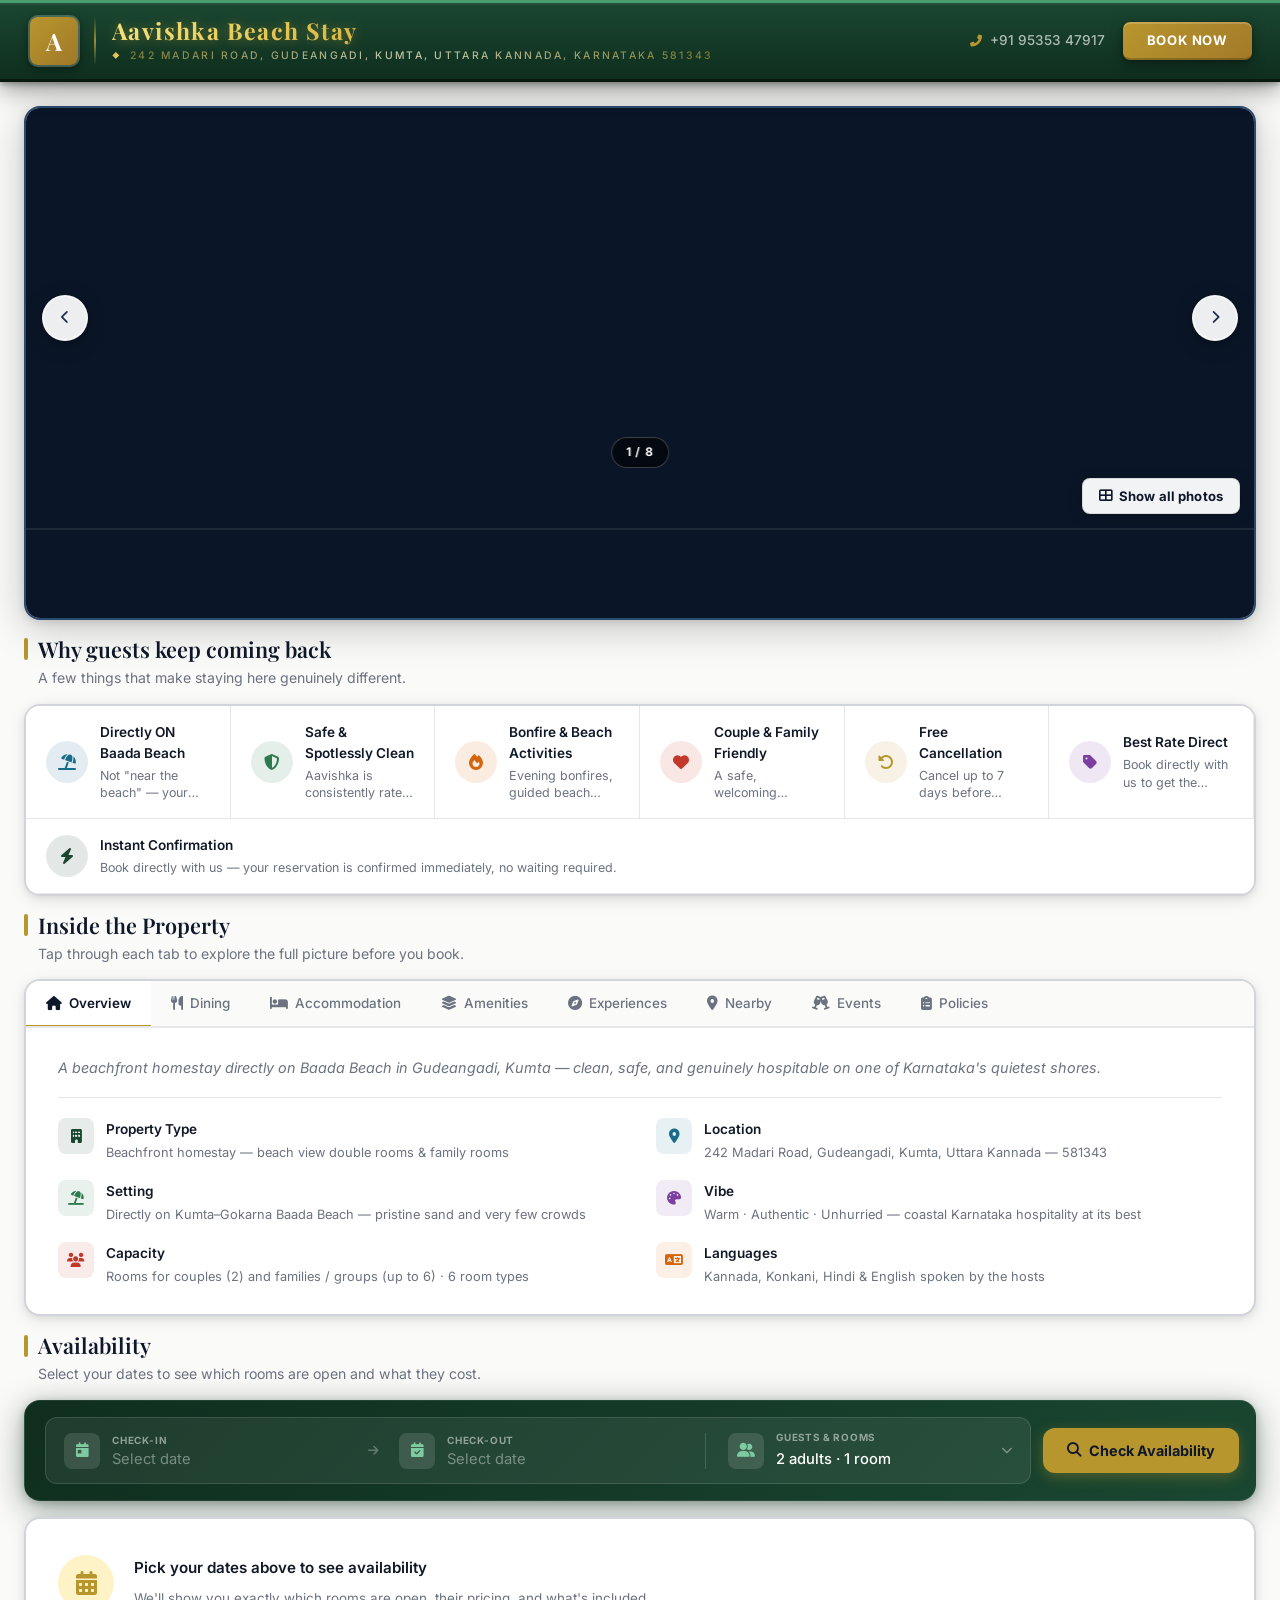
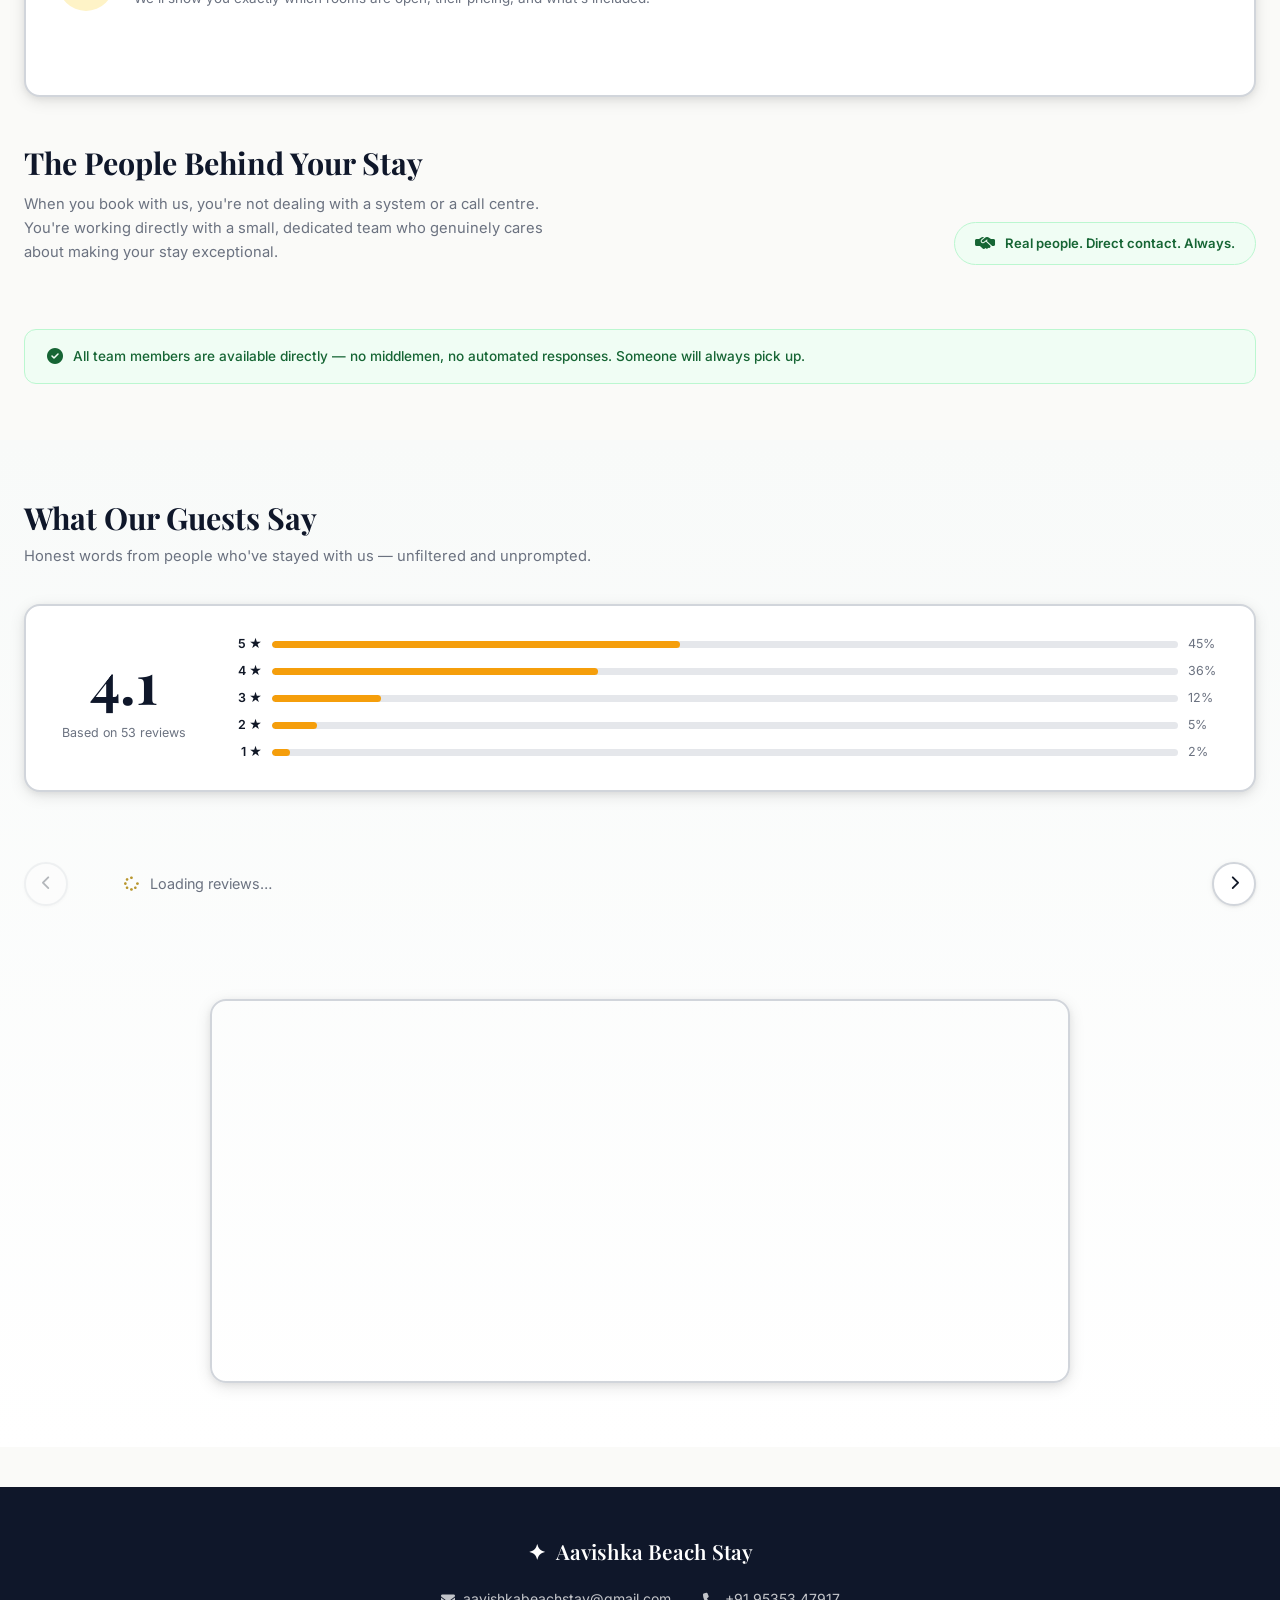
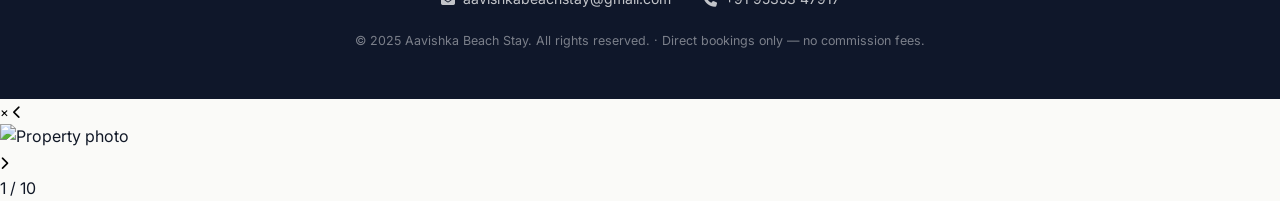
==== demos/aavishka-beach-stay/index.html @ 1cd6f6c7 "Add three client demo sites: Blue Waves, Aavishka & VT Homestay Each demo has a config.js with real " ====
<!DOCTYPE html>
<html lang="en">
<head>
  <meta charset="UTF-8">
  <meta name="viewport" content="width=device-width, initial-scale=1.0">

  <!-- ── Primary SEO ─────────────────────────────────────────── -->
  <title id="page-title">Aavishka Beach Stay | Direct Booking | Kumta, Karnataka</title>
  <meta name="description" id="page-desc" content="Book directly with Aavishka Beach Stay on Baada Beach, Kumta. Beach view double and family rooms, evening bonfires, and direct sea access. Safe, clean &amp; couple-friendly. Best rate guaranteed.">
  <meta name="keywords" content="Aavishka Beach Stay, Kumta beach homestay, Baada Beach Kumta, Karnataka beach stay, Gudeangadi beach homestay, direct booking Karnataka coast">
  <meta name="robots" content="index, follow">
  <link rel="canonical" href="https://robsouz19.github.io/Resort-Template-Claude/demos/aavishka-beach-stay/">

  <!-- ── Open Graph ─────────────────────────────────────────── -->
  <meta property="og:type"        content="website">
  <meta property="og:url"         content="https://robsouz19.github.io/Resort-Template-Claude/demos/aavishka-beach-stay/">
  <meta property="og:title"       id="og-title"  content="Aavishka Beach Stay | Kumta, Karnataka">
  <meta property="og:description" id="og-desc"   content="Safe, clean beach homestay directly on Baada Beach, Kumta. Beach view rooms for couples &amp; families. Bonfires, beach trekking &amp; Gokarna day trips.">
  <meta property="og:image"       id="og-image"  content="https://images.unsplash.com/photo-1507525428034-b723cf961d3e?w=1200&q=80">
  <meta property="og:site_name"   content="Aavishka Beach Stay">
  <meta property="og:locale"      content="en_IN">

  <!-- ── Twitter Card ──────────────────────────────────────── -->
  <meta name="twitter:card"        content="summary_large_image">
  <meta name="twitter:title"       content="Aavishka Beach Stay | Kumta, Karnataka">
  <meta name="twitter:description" content="Beachfront homestay directly on Baada Beach, Kumta. Safe, clean, beach view rooms. Book direct.">
  <meta name="twitter:image"       content="https://images.unsplash.com/photo-1507525428034-b723cf961d3e?w=1200&q=80">

  <!-- ── JSON-LD Structured Data ───────────────────────────── -->
  <script type="application/ld+json">
  {
    "@context": "https://schema.org",
    "@type": "LodgingBusiness",
    "name": "Aavishka Beach Stay",
    "description": "A safe, spotlessly clean beachfront homestay directly on the Kumta–Gokarna Baada Beach. Beach view rooms for couples and families, evening bonfires, beach trekking and genuine Konkani hospitality.",
    "telephone": "+919535347917",
    "email": "aavishkabeachstay@gmail.com",
    "image": "https://images.unsplash.com/photo-1507525428034-b723cf961d3e?w=1200&q=80",
    "priceRange": "₹₹",
    "currenciesAccepted": "INR",
    "paymentAccepted": "Cash, UPI",
    "checkinTime": "11:00",
    "checkoutTime": "10:00",
    "address": {
      "@type": "PostalAddress",
      "streetAddress": "242 Madari Road, Gudeangadi",
      "addressLocality": "Kumta",
      "addressRegion": "Karnataka",
      "postalCode": "581343",
      "addressCountry": "IN"
    },
    "geo": {
      "@type": "GeoCoordinates",
      "latitude": "14.4960",
      "longitude": "74.3880"
    },
    "amenityFeature": [
      { "@type": "LocationFeatureSpecification", "name": "Beachfront Location",  "value": true },
      { "@type": "LocationFeatureSpecification", "name": "Free WiFi",            "value": true },
      { "@type": "LocationFeatureSpecification", "name": "Bonfire",              "value": true },
      { "@type": "LocationFeatureSpecification", "name": "Beach Trekking",       "value": true },
      { "@type": "LocationFeatureSpecification", "name": "Couple Friendly",      "value": true },
      { "@type": "LocationFeatureSpecification", "name": "Family Rooms",         "value": true }
    ]
  }
  </script>

  <!-- Fonts -->
  <link rel="preconnect" href="https://fonts.googleapis.com">
  <link rel="preconnect" href="https://fonts.gstatic.com" crossorigin>
  <link href="https://fonts.googleapis.com/css2?family=Playfair+Display:wght@400;500;600;700&family=Inter:wght@300;400;500;600&display=swap" rel="stylesheet">

  <!-- Icons -->
  <link rel="stylesheet" href="https://cdnjs.cloudflare.com/ajax/libs/font-awesome/6.5.1/css/all.min.css">

  <!-- Flatpickr Date Picker -->
  <link rel="stylesheet" href="https://cdn.jsdelivr.net/npm/flatpickr@4.6.13/dist/flatpickr.min.css">

  <link rel="stylesheet" href="../../css/style.css">
</head>
<body>

<!-- ───────────────────────────────────────────────────────────
     TOP NAVIGATION
──────────────────────────────────────────────────────────── -->
<header class="site-header" id="navbar">
  <div class="header-inner">
    <div class="header-brand">
      <div class="logo-wrap">
        <img src="images/logo.png" alt="Logo" class="logo-img" id="logo-img"
             onerror="this.style.display='none'; document.getElementById('logo-fallback').style.display='flex';">
        <div class="logo-fallback" id="logo-fallback">
          <span id="logo-initial">A</span>
        </div>
      </div>
      <div class="brand-text">
        <span class="brand-name" id="nav-property-name">Loading…</span>
        <span class="brand-tagline" id="nav-tagline">Baada Beach, Kumta, Karnataka</span>
      </div>
    </div>
    <div class="header-actions">
      <a href="tel:" id="nav-phone-link" class="nav-phone">
        <i class="fas fa-phone-alt"></i>
        <span id="nav-phone-text"></span>
      </a>
      <button class="btn-book-now" onclick="scrollToWidget()">Book Now</button>
    </div>
  </div>
</header>


<!-- ───────────────────────────────────────────────────────────
     SECTION 2 — PHOTO GALLERY
──────────────────────────────────────────────────────────── -->
<section class="gallery-section" id="section-2">
  <div class="gallery-wrap">
    <div class="gallery-viewer" id="gallery-viewer">
      <div class="gv-track" id="gv-track"></div>
      <button class="gv-arrow gv-prev" id="gv-prev" aria-label="Previous photo" onclick="gvSlide(-1)">
        <i class="fas fa-chevron-left"></i>
      </button>
      <button class="gv-arrow gv-next" id="gv-next" aria-label="Next photo" onclick="gvSlide(1)">
        <i class="fas fa-chevron-right"></i>
      </button>
      <div class="gv-badge" id="gv-badge">1 / 8</div>
      <button class="show-all-btn" onclick="openGalleryModal()">
        <i class="fas fa-th-large"></i> Show all photos
      </button>
    </div>
    <div class="gallery-thumbs-strip" id="gallery-thumbs-strip"></div>
  </div>
</section>


<!-- ───────────────────────────────────────────────────────────
     SECTION 3 — PROPERTY HIGHLIGHTS
──────────────────────────────────────────────────────────── -->
<section class="highlights-section" id="section-3">
  <div class="highlights-heading">
    <h2>Why guests keep coming back</h2>
    <p>A few things that make staying here genuinely different.</p>
  </div>
  <div class="highlights-inner">

    <div class="highlight-card">
      <div class="hc-icon" style="--hc-color:#1a6b8a;">
        <i class="fas fa-umbrella-beach"></i>
      </div>
      <div class="hc-body">
        <strong>Directly ON Baada Beach</strong>
        <span>Not "near the beach" — your room door opens directly onto the sand. The sea is your front yard.</span>
      </div>
    </div>

    <div class="highlight-card">
      <div class="hc-icon" style="--hc-color:#2d7a4f;">
        <i class="fas fa-shield-halved"></i>
      </div>
      <div class="hc-body">
        <strong>Safe &amp; Spotlessly Clean</strong>
        <span>Aavishka is consistently rated for cleanliness and safety — a trusted choice for solo travellers and families.</span>
      </div>
    </div>

    <div class="highlight-card">
      <div class="hc-icon" style="--hc-color:#d4650a;">
        <i class="fas fa-fire"></i>
      </div>
      <div class="hc-body">
        <strong>Bonfire &amp; Beach Activities</strong>
        <span>Evening bonfires, guided beach trekking, Gokarna adventures and weekend trips from Bangalore.</span>
      </div>
    </div>

    <div class="highlight-card">
      <div class="hc-icon" style="--hc-color:#c0392b;">
        <i class="fas fa-heart"></i>
      </div>
      <div class="hc-body">
        <strong>Couple &amp; Family Friendly</strong>
        <span>A safe, welcoming environment for couples, families and groups — verified by our guests.</span>
      </div>
    </div>

    <div class="highlight-card">
      <div class="hc-icon" style="--hc-color:#b8962e;">
        <i class="fas fa-rotate-left"></i>
      </div>
      <div class="hc-body">
        <strong>Free Cancellation</strong>
        <span>Cancel up to 7 days before check-in for a full refund — no questions, no penalties.</span>
      </div>
    </div>

    <div class="highlight-card">
      <div class="hc-icon" style="--hc-color:#7b3fa0;">
        <i class="fas fa-tag"></i>
      </div>
      <div class="hc-body">
        <strong>Best Rate Direct</strong>
        <span>Book directly with us to get the lowest price — no booking platform fees or markups.</span>
      </div>
    </div>

    <div class="highlight-card">
      <div class="hc-icon" style="--hc-color:#1a4731;">
        <i class="fas fa-bolt"></i>
      </div>
      <div class="hc-body">
        <strong>Instant Confirmation</strong>
        <span>Book directly with us — your reservation is confirmed immediately, no waiting required.</span>
      </div>
    </div>

  </div>
</section>


<!-- ───────────────────────────────────────────────────────────
     SECTION 4 — PROPERTY GUIDE (TABBED)
──────────────────────────────────────────────────────────── -->
<section class="guide-section" id="section-4">
  <div class="guide-heading">
    <h2>Inside the Property</h2>
    <p>Tap through each tab to explore the full picture before you book.</p>
  </div>
  <div class="guide-box">

    <div class="tab-nav-outer">
      <div class="tab-nav" role="tablist">
        <button class="tab-btn active" data-tab="overview" role="tab"><i class="fas fa-house"></i><span>Overview</span></button>
        <button class="tab-btn" data-tab="dining" role="tab"><i class="fas fa-utensils"></i><span>Dining</span></button>
        <button class="tab-btn" data-tab="accommodation" role="tab"><i class="fas fa-bed"></i><span>Accommodation</span></button>
        <button class="tab-btn" data-tab="amenities" role="tab"><i class="fas fa-layer-group"></i><span>Amenities</span></button>
        <button class="tab-btn" data-tab="experiences" role="tab"><i class="fas fa-compass"></i><span>Experiences</span></button>
        <button class="tab-btn" data-tab="nearby" role="tab"><i class="fas fa-location-dot"></i><span>Nearby</span></button>
        <button class="tab-btn" data-tab="events" role="tab"><i class="fas fa-champagne-glasses"></i><span>Events</span></button>
        <button class="tab-btn" data-tab="policies" role="tab"><i class="fas fa-clipboard-list"></i><span>Policies</span></button>
      </div>
    </div>

    <div class="tab-panels">

      <!-- OVERVIEW -->
      <div class="tab-panel active" id="panel-overview">
        <p class="tp-intro">A beachfront homestay directly on Baada Beach in Gudeangadi, Kumta — clean, safe, and genuinely hospitable on one of Karnataka's quietest shores.</p>
        <div class="tp-grid">
          <div class="tp-item">
            <div class="tp-icon" style="--tc:#1a4731;"><i class="fas fa-building"></i></div>
            <div class="tp-body"><strong>Property Type</strong><span>Beachfront homestay — beach view double rooms &amp; family rooms</span></div>
          </div>
          <div class="tp-item">
            <div class="tp-icon" style="--tc:#1a6b8a;"><i class="fas fa-location-dot"></i></div>
            <div class="tp-body"><strong>Location</strong><span>242 Madari Road, Gudeangadi, Kumta, Uttara Kannada — 581343</span></div>
          </div>
          <div class="tp-item">
            <div class="tp-icon" style="--tc:#2d7a4f;"><i class="fas fa-umbrella-beach"></i></div>
            <div class="tp-body"><strong>Setting</strong><span>Directly on Kumta–Gokarna Baada Beach — pristine sand and very few crowds</span></div>
          </div>
          <div class="tp-item">
            <div class="tp-icon" style="--tc:#7b3fa0;"><i class="fas fa-palette"></i></div>
            <div class="tp-body"><strong>Vibe</strong><span>Warm · Authentic · Unhurried — coastal Karnataka hospitality at its best</span></div>
          </div>
          <div class="tp-item">
            <div class="tp-icon" style="--tc:#c0392b;"><i class="fas fa-users"></i></div>
            <div class="tp-body"><strong>Capacity</strong><span>Rooms for couples (2) and families / groups (up to 6) · 6 room types</span></div>
          </div>
          <div class="tp-item">
            <div class="tp-icon" style="--tc:#d4650a;"><i class="fas fa-language"></i></div>
            <div class="tp-body"><strong>Languages</strong><span>Kannada, Konkani, Hindi &amp; English spoken by the hosts</span></div>
          </div>
        </div>
      </div>

      <!-- DINING -->
      <div class="tab-panel" id="panel-dining">
        <p class="tp-intro">Simple, fresh and local — the food here reflects the honest flavours of the Uttara Kannada coast.</p>
        <div class="tp-grid">
          <div class="tp-item">
            <div class="tp-icon" style="--tc:#1a4731;"><i class="fas fa-sun"></i></div>
            <div class="tp-body"><strong>Breakfast</strong><span>South Indian breakfast every morning — idli, dosa, poha &amp; fresh chai</span></div>
          </div>
          <div class="tp-item">
            <div class="tp-icon" style="--tc:#b8962e;"><i class="fas fa-fish"></i></div>
            <div class="tp-body"><strong>Coastal Meals</strong><span>Fresh catch, rice, sambar and coconut curries available on request</span></div>
          </div>
          <div class="tp-item">
            <div class="tp-icon" style="--tc:#c0392b;"><i class="fas fa-leaf"></i></div>
            <div class="tp-body"><strong>Vegetarian Options</strong><span>Full vegetarian menu available — never an afterthought here</span></div>
          </div>
          <div class="tp-item">
            <div class="tp-icon" style="--tc:#2d7a4f;"><i class="fas fa-fire"></i></div>
            <div class="tp-body"><strong>Bonfire Snacks</strong><span>Evening snacks served at the beachside bonfire — corn, chai &amp; coastal bites</span></div>
          </div>
          <div class="tp-item">
            <div class="tp-icon" style="--tc:#7b3fa0;"><i class="fas fa-mug-hot"></i></div>
            <div class="tp-body"><strong>Hot Beverages</strong><span>Filter coffee, masala chai and fresh coconut water throughout the day</span></div>
          </div>
          <div class="tp-item">
            <div class="tp-icon" style="--tc:#d4650a;"><i class="fas fa-map-marker-alt"></i></div>
            <div class="tp-body"><strong>Nearby Eateries</strong><span>Local restaurants and seafood shacks within a short walk of the property</span></div>
          </div>
        </div>
      </div>

      <!-- ACCOMMODATION -->
      <div class="tab-panel" id="panel-accommodation">
        <p class="tp-intro">Two room types — both with direct beach views, attached bathrooms and a sea breeze that means you may not even miss the AC.</p>
        <div class="tp-grid">
          <div class="tp-item">
            <div class="tp-icon" style="--tc:#1a6b8a;"><i class="fas fa-bed"></i></div>
            <div class="tp-body"><strong>Beach View Double Room</strong><span>Double bed · Attached bathroom · Direct beach view · Wardrobe · Fan · WiFi</span></div>
          </div>
          <div class="tp-item">
            <div class="tp-icon" style="--tc:#1a4731;"><i class="fas fa-users"></i></div>
            <div class="tp-body"><strong>Beach View Family Room</strong><span>3 double beds · Attached bathroom · Beach view · Fits up to 6 guests</span></div>
          </div>
          <div class="tp-item">
            <div class="tp-icon" style="--tc:#c0392b;"><i class="fas fa-shower"></i></div>
            <div class="tp-body"><strong>Bathrooms</strong><span>Private attached bathroom in every room · Clean &amp; well-maintained</span></div>
          </div>
          <div class="tp-item">
            <div class="tp-icon" style="--tc:#7b3fa0;"><i class="fas fa-wifi"></i></div>
            <div class="tp-body"><strong>Connectivity</strong><span>Free WiFi available throughout the property</span></div>
          </div>
          <div class="tp-item">
            <div class="tp-icon" style="--tc:#b8962e;"><i class="fas fa-broom"></i></div>
            <div class="tp-body"><strong>Housekeeping</strong><span>Daily cleaning · Fresh towels · Free toiletries provided</span></div>
          </div>
          <div class="tp-item">
            <div class="tp-icon" style="--tc:#d4650a;"><i class="fas fa-eye"></i></div>
            <div class="tp-body"><strong>Views</strong><span>Every room faces the sea — wake up to the Arabian Sea each morning</span></div>
          </div>
        </div>
      </div>

      <!-- AMENITIES -->
      <div class="tab-panel" id="panel-amenities">
        <p class="tp-intro">Everything you need for a comfortable beach stay — included without fuss.</p>
        <div class="tp-amenity-grid">
          <div class="tp-amenity"><i class="fas fa-wifi" style="color:#1a4731;"></i><span>Free WiFi</span></div>
          <div class="tp-amenity"><i class="fas fa-car" style="color:#b8962e;"></i><span>Shared Parking</span></div>
          <div class="tp-amenity"><i class="fas fa-umbrella-beach" style="color:#1a6b8a;"></i><span>Direct Beach Access</span></div>
          <div class="tp-amenity"><i class="fas fa-fire" style="color:#d4650a;"></i><span>Evening Bonfire</span></div>
          <div class="tp-amenity"><i class="fas fa-shower" style="color:#c0392b;"></i><span>Attached Bathrooms</span></div>
          <div class="tp-amenity"><i class="fas fa-fan" style="color:#7b3fa0;"></i><span>Ceiling Fans</span></div>
          <div class="tp-amenity"><i class="fas fa-mug-hot" style="color:#b8962e;"></i><span>Breakfast Available</span></div>
          <div class="tp-amenity"><i class="fas fa-person-hiking" style="color:#1a4731;"></i><span>Beach Trekking</span></div>
          <div class="tp-amenity"><i class="fas fa-eye" style="color:#1a6b8a;"></i><span>Beach Views</span></div>
          <div class="tp-amenity"><i class="fas fa-caretaker" style="color:#2d7a4f;"></i><span>Caretaker Service</span></div>
          <div class="tp-amenity"><i class="fas fa-bell-concierge" style="color:#c0392b;"></i><span>24-hr Host</span></div>
          <div class="tp-amenity"><i class="fas fa-shield-halved" style="color:#2d7a4f;"></i><span>Safe &amp; Secure</span></div>
        </div>
      </div>

      <!-- EXPERIENCES -->
      <div class="tab-panel" id="panel-experiences">
        <p class="tp-intro">Baada Beach is your playground — and Gokarna, Mirjan Fort and the Kumta estuary are all within easy reach.</p>
        <div class="tp-grid">
          <div class="tp-item">
            <div class="tp-icon" style="--tc:#1a6b8a;"><i class="fas fa-person-swimming"></i></div>
            <div class="tp-body"><strong>Swimming &amp; Beach</strong><span>Safe, clean and uncrowded — Baada Beach at its quietest and most beautiful</span></div>
          </div>
          <div class="tp-item">
            <div class="tp-icon" style="--tc:#d4650a;"><i class="fas fa-fire"></i></div>
            <div class="tp-body"><strong>Evening Bonfire</strong><span>Beachside bonfire every evening — perfect for unwinding and stargazing</span></div>
          </div>
          <div class="tp-item">
            <div class="tp-icon" style="--tc:#2d7a4f;"><i class="fas fa-person-hiking"></i></div>
            <div class="tp-body"><strong>Beach Trekking</strong><span>Guided coastal treks along the beach — explore the Karnataka shoreline</span></div>
          </div>
          <div class="tp-item">
            <div class="tp-icon" style="--tc:#7b3fa0;"><i class="fas fa-compass"></i></div>
            <div class="tp-body"><strong>Gokarna Adventure</strong><span>Day trips to Gokarna's Om Beach, Half Moon Beach &amp; Mahabaleshwar Temple</span></div>
          </div>
          <div class="tp-item">
            <div class="tp-icon" style="--tc:#b8962e;"><i class="fas fa-motorcycle"></i></div>
            <div class="tp-body"><strong>Coastal Road Trips</strong><span>Rent a bike and explore the NH66 coastal highway at your own pace</span></div>
          </div>
          <div class="tp-item">
            <div class="tp-icon" style="--tc:#c0392b;"><i class="fas fa-monument"></i></div>
            <div class="tp-body"><strong>Mirjan Fort</strong><span>~15 min · 4.2★ · 16th-century jungle fort — an easy and rewarding day trip</span></div>
          </div>
        </div>
      </div>

      <!-- NEARBY -->
      <div class="tab-panel" id="panel-nearby">
        <p class="tp-intro">Gudeangadi is a quiet village on the Karnataka coast — close to everything, crowded by nothing.</p>
        <div class="tp-grid">
          <div class="tp-item">
            <div class="tp-icon" style="--tc:#c0392b;"><i class="fas fa-monument"></i></div>
            <div class="tp-body"><strong>Mirjan Fort</strong><span>~15 min · 4.2★ · One of Karnataka's most beautiful and underrated forts</span></div>
          </div>
          <div class="tp-item">
            <div class="tp-icon" style="--tc:#1a6b8a;"><i class="fas fa-umbrella-beach"></i></div>
            <div class="tp-body"><strong>Gokarna Beaches</strong><span>~45 min · Om Beach, Kudle Beach, Half Moon Beach &amp; Paradise Beach</span></div>
          </div>
          <div class="tp-item">
            <div class="tp-icon" style="--tc:#b8962e;"><i class="fas fa-place-of-worship"></i></div>
            <div class="tp-body"><strong>Mahabaleshwar Temple, Gokarna</strong><span>~45 min · Ancient Shiva temple, one of the holiest in South India</span></div>
          </div>
          <div class="tp-item">
            <div class="tp-icon" style="--tc:#2d7a4f;"><i class="fas fa-mountain"></i></div>
            <div class="tp-body"><strong>Yana Rock Formation</strong><span>~1.5 hrs · Dramatic black limestone formations in dense jungle</span></div>
          </div>
          <div class="tp-item">
            <div class="tp-icon" style="--tc:#7b3fa0;"><i class="fas fa-water"></i></div>
            <div class="tp-body"><strong>Aghanashini Estuary</strong><span>~10 min · Where the river meets the sea — a serene natural wonder</span></div>
          </div>
          <div class="tp-item">
            <div class="tp-icon" style="--tc:#1a4731;"><i class="fas fa-plane"></i></div>
            <div class="tp-body"><strong>Nearest Airport</strong><span>Dabolim (Goa) Airport · ~151 km · Hubli Airport · ~150 km</span></div>
          </div>
        </div>
      </div>

      <!-- EVENTS -->
      <div class="tab-panel" id="panel-events">
        <p class="tp-intro">A private beachfront property is a rare and beautiful setting for life's best moments.</p>
        <div class="tp-grid">
          <div class="tp-item">
            <div class="tp-icon" style="--tc:#b8962e;"><i class="fas fa-rings-wedding"></i></div>
            <div class="tp-body"><strong>Beach Weddings</strong><span>Intimate ceremonies directly on the sand at sunset — simple and unforgettable</span></div>
          </div>
          <div class="tp-item">
            <div class="tp-icon" style="--tc:#c0392b;"><i class="fas fa-heart"></i></div>
            <div class="tp-body"><strong>Anniversaries</strong><span>Beach bonfire setup · Flowers · Private dinner by the sea</span></div>
          </div>
          <div class="tp-item">
            <div class="tp-icon" style="--tc:#7b3fa0;"><i class="fas fa-cake-candles"></i></div>
            <div class="tp-body"><strong>Birthdays</strong><span>Bonfire celebration · Custom cake &amp; decorations on request</span></div>
          </div>
          <div class="tp-item">
            <div class="tp-icon" style="--tc:#1a6b8a;"><i class="fas fa-users-rectangle"></i></div>
            <div class="tp-body"><strong>Group Getaways</strong><span>Family rooms for groups of 6 · Beach activities &amp; bonfire included</span></div>
          </div>
          <div class="tp-item">
            <div class="tp-icon" style="--tc:#2d7a4f;"><i class="fas fa-briefcase"></i></div>
            <div class="tp-body"><strong>Wellness Retreats</strong><span>Beach yoga &amp; mindfulness retreats — contact us to arrange</span></div>
          </div>
          <div class="tp-item">
            <div class="tp-icon" style="--tc:#d4650a;"><i class="fas fa-champagne-glasses"></i></div>
            <div class="tp-body"><strong>Proposals</strong><span>Sunset beach setup with flowers and personalised touches</span></div>
          </div>
        </div>
      </div>

      <!-- POLICIES -->
      <div class="tab-panel" id="panel-policies">
        <p class="tp-intro">Clear and fair — so there are no surprises on either side.</p>
        <div class="tp-grid">
          <div class="tp-item">
            <div class="tp-icon" style="--tc:#1a4731;"><i class="fas fa-right-to-bracket"></i></div>
            <div class="tp-body"><strong>Check-in</strong><span>From 11:00 AM · Early check-in subject to availability</span></div>
          </div>
          <div class="tp-item">
            <div class="tp-icon" style="--tc:#c0392b;"><i class="fas fa-right-from-bracket"></i></div>
            <div class="tp-body"><strong>Check-out</strong><span>By 10:00 AM · Late check-out available on request</span></div>
          </div>
          <div class="tp-item">
            <div class="tp-icon" style="--tc:#b8962e;"><i class="fas fa-rotate-left"></i></div>
            <div class="tp-body"><strong>Cancellation</strong><span>Full refund if cancelled 7+ days before check-in</span></div>
          </div>
          <div class="tp-item">
            <div class="tp-icon" style="--tc:#7b3fa0;"><i class="fas fa-ban"></i></div>
            <div class="tp-body"><strong>Groups</strong><span>Loud parties and stag/hen groups not permitted</span></div>
          </div>
          <div class="tp-item">
            <div class="tp-icon" style="--tc:#2d7a4f;"><i class="fas fa-ban-smoking"></i></div>
            <div class="tp-body"><strong>Smoking</strong><span>Not permitted indoors · Permitted in outdoor areas only</span></div>
          </div>
          <div class="tp-item">
            <div class="tp-icon" style="--tc:#1a6b8a;"><i class="fas fa-volume-xmark"></i></div>
            <div class="tp-body"><strong>Quiet Hours</strong><span>10:00 PM – 7:00 AM · Please respect the natural surroundings</span></div>
          </div>
        </div>
      </div>

    </div><!-- /tab-panels -->
  </div><!-- /guide-box -->
</section>


<!-- ───────────────────────────────────────────────────────────
     SECTION 5 — AVAILABILITY & ROOMS
──────────────────────────────────────────────────────────── -->
<section class="avail-section" id="section-5">
  <div class="avail-heading">
    <h2>Availability</h2>
    <p>Select your dates to see which rooms are open and what they cost.</p>
  </div>

  <div class="avail-search-card">
    <div class="asc-fields">
      <div class="asc-field" id="asc-checkin-wrap">
        <div class="asc-icon"><i class="fas fa-calendar-day"></i></div>
        <div class="asc-body">
          <label>CHECK-IN</label>
          <input type="text" id="avail-checkin" placeholder="Select date" readonly>
        </div>
      </div>
      <div class="asc-arrow"><i class="fas fa-arrow-right"></i></div>
      <div class="asc-field" id="asc-checkout-wrap">
        <div class="asc-icon"><i class="fas fa-calendar-check"></i></div>
        <div class="asc-body">
          <label>CHECK-OUT</label>
          <input type="text" id="avail-checkout" placeholder="Select date" readonly>
        </div>
      </div>
      <div class="asc-divider"></div>
      <div class="asc-field asc-field-guests" id="as-guests-trigger" onclick="toggleGuestDropdown()">
        <div class="asc-icon"><i class="fas fa-user-group"></i></div>
        <div class="asc-body">
          <label>GUESTS &amp; ROOMS</label>
          <span id="as-guests-summary">2 adults · 1 room</span>
        </div>
        <i class="fas fa-chevron-down asc-chevron" id="as-guests-chevron"></i>
        <div class="as-guests-panel" id="as-guests-panel" onclick="event.stopPropagation()">
          <div class="asg-row">
            <div class="asg-label"><strong>Adults</strong><span>Age 18+</span></div>
            <div class="asg-counter">
              <button class="asg-btn" onclick="adjustAvailGuest('adults',-1)">−</button>
              <span id="asg-adults">2</span>
              <button class="asg-btn" onclick="adjustAvailGuest('adults',1)">+</button>
            </div>
          </div>
          <div class="asg-row">
            <div class="asg-label"><strong>Children</strong><span>Age 0–17</span></div>
            <div class="asg-counter">
              <button class="asg-btn" onclick="adjustAvailGuest('children',-1)">−</button>
              <span id="asg-children">0</span>
              <button class="asg-btn" onclick="adjustAvailGuest('children',1)">+</button>
            </div>
          </div>
          <div id="asg-child-ages"></div>
          <div class="asg-row asg-row-rooms">
            <div class="asg-label"><strong>Rooms</strong><span>Number of rooms</span></div>
            <div class="asg-counter">
              <button class="asg-btn" onclick="adjustAvailGuest('rooms',-1)">−</button>
              <span id="asg-rooms">1</span>
              <button class="asg-btn" onclick="adjustAvailGuest('rooms',1)">+</button>
            </div>
          </div>
          <button class="asg-done" onclick="toggleGuestDropdown()">Done</button>
        </div>
      </div>
    </div>
    <button class="asc-btn" onclick="checkRoomAvailability()">
      <i class="fas fa-magnifying-glass"></i>
      <span>Check Availability</span>
    </button>
  </div>

  <div class="avail-results-card">
    <div class="avail-prompt" id="avail-prompt">
      <div class="avail-prompt-icon"><i class="fas fa-calendar-days"></i></div>
      <div>
        <strong>Pick your dates above to see availability</strong>
        <span>We'll show you exactly which rooms are open, their pricing, and what's included.</span>
      </div>
    </div>
    <div class="room-list" id="room-list"></div>
  </div>
</section>


<!-- ───────────────────────────────────────────────────────────
     SECTION 6 — MEET THE TEAM
──────────────────────────────────────────────────────────── -->
<section class="team-section" id="section-6">
  <div class="team-intro">
    <div class="team-intro-text">
      <div class="team-heading">
        <h2>The People Behind Your Stay</h2>
        <p>When you book with us, you're not dealing with a system or a call centre. You're working directly with a small, dedicated team who genuinely cares about making your stay exceptional.</p>
      </div>
    </div>
    <div class="team-intro-badge">
      <i class="fas fa-handshake-simple"></i>
      <span>Real people. Direct contact. Always.</span>
    </div>
  </div>
  <div class="team-grid" id="team-grid"></div>
  <div class="team-footer-note">
    <i class="fas fa-circle-check"></i>
    All team members are available directly — no middlemen, no automated responses. Someone will always pick up.
  </div>
</section>


<!-- ───────────────────────────────────────────────────────────
     SECTION 7 — GUEST REVIEWS
──────────────────────────────────────────────────────────── -->
<section class="reviews-section-7" id="section-7">

  <div class="rev7-heading">
    <h2>What Our Guests Say</h2>
    <p>Honest words from people who've stayed with us — unfiltered and unprompted.</p>
  </div>

  <div class="rev7-summary" id="rev7-summary">
    <div class="rev7-score">
      <span class="rev7-big-num" id="rev7-rating">4.1</span>
      <div class="rev7-stars" id="rev7-stars"></div>
      <span class="rev7-total" id="rev7-total">Based on 53 reviews</span>
    </div>
    <div class="rev7-bars">
      <div class="rev7-bar-row"><span>5 ★</span><div class="rev7-track"><div class="rev7-fill" style="width:45%"></div></div><span>45%</span></div>
      <div class="rev7-bar-row"><span>4 ★</span><div class="rev7-track"><div class="rev7-fill" style="width:36%"></div></div><span>36%</span></div>
      <div class="rev7-bar-row"><span>3 ★</span><div class="rev7-track"><div class="rev7-fill" style="width:12%"></div></div><span>12%</span></div>
      <div class="rev7-bar-row"><span>2 ★</span><div class="rev7-track"><div class="rev7-fill" style="width:5%"></div></div><span>5%</span></div>
      <div class="rev7-bar-row"><span>1 ★</span><div class="rev7-track"><div class="rev7-fill" style="width:2%"></div></div><span>2%</span></div>
    </div>
    <div class="rev7-google-badge" id="rev7-google-badge" style="display:none;">
      <svg viewBox="0 0 24 24" width="22" height="22"><path fill="#4285F4" d="M22.56 12.25c0-.78-.07-1.53-.2-2.25H12v4.26h5.92c-.26 1.37-1.04 2.53-2.21 3.31v2.77h3.57c2.08-1.92 3.28-4.74 3.28-8.09z"/><path fill="#34A853" d="M12 23c2.97 0 5.46-.98 7.28-2.66l-3.57-2.77c-.98.66-2.23 1.06-3.71 1.06-2.86 0-5.29-1.93-6.16-4.53H2.18v2.84C3.99 20.53 7.7 23 12 23z"/><path fill="#FBBC05" d="M5.84 14.09c-.22-.66-.35-1.36-.35-2.09s.13-1.43.35-2.09V7.07H2.18C1.43 8.55 1 10.22 1 12s.43 3.45 1.18 4.93l3.66-2.84z"/><path fill="#EA4335" d="M12 5.38c1.62 0 3.06.56 4.21 1.64l3.15-3.15C17.45 2.09 14.97 1 12 1 7.7 1 3.99 3.47 2.18 7.07l3.66 2.84c.87-2.6 3.3-4.53 6.16-4.53z"/></svg>
      <span>Live from Google Reviews</span>
    </div>
  </div>

  <div class="rev7-slider-outer">
    <button class="rev7-arrow rev7-prev" id="rev7-prev" onclick="revSlide(-1)" aria-label="Previous reviews" disabled>
      <i class="fas fa-chevron-left"></i>
    </button>
    <div class="rev7-slider-wrap">
      <div class="rev7-grid" id="rev7-grid">
        <div class="rev7-loading"><i class="fas fa-spinner fa-spin"></i> Loading reviews…</div>
      </div>
    </div>
    <button class="rev7-arrow rev7-next" id="rev7-next" onclick="revSlide(1)" aria-label="Next reviews">
      <i class="fas fa-chevron-right"></i>
    </button>
  </div>
  <div class="rev7-dots" id="rev7-dots"></div>

  <div class="rev7-map-wrap">
    <iframe
      class="rev7-map"
      title="Aavishka Beach Stay Location"
      loading="lazy"
      allowfullscreen
      referrerpolicy="no-referrer-when-downgrade"
      src="https://maps.google.com/maps?q=Aavishka+Beach+Stay+Gudeangadi+Kumta+Karnataka&output=embed">
    </iframe>
  </div>

</section>


<!-- ───────────────────────────────────────────────────────────
     FOOTER
──────────────────────────────────────────────────────────── -->
<footer class="footer">
  <div class="footer-inner">
    <div class="footer-brand">
      <span class="nav-logo">✦</span>
      <span id="footer-name">Aavishka Beach Stay</span>
    </div>
    <div class="footer-contact">
      <a href="mailto:aavishkabeachstay@gmail.com" id="footer-email-link">
        <i class="fas fa-envelope"></i>
        <span id="footer-email">aavishkabeachstay@gmail.com</span>
      </a>
      <a href="tel:+919535347917" id="footer-phone-link">
        <i class="fas fa-phone"></i>
        <span id="footer-phone">+91 95353 47917</span>
      </a>
    </div>
    <p class="footer-copy">© 2025 <span id="footer-name-copy">Aavishka Beach Stay</span>. All rights reserved. · Direct bookings only — no commission fees.</p>
  </div>
</footer>


<!-- Contact Widget -->
<div id="contact-widget"></div>

<!-- Booking Modal -->
<div class="modal-overlay" id="booking-modal">
  <div class="modal-box">
    <button class="modal-close" onclick="closeModal('booking-modal')" aria-label="Close">&times;</button>
    <div class="modal-header">
      <h3>Complete Your Booking</h3>
      <p>Fill in your details and we'll confirm your reservation directly.</p>
    </div>
    <form class="booking-form" id="booking-form" onsubmit="submitBooking(event)">
      <div class="bf-row">
        <div class="bf-field">
          <label>Full Name *</label>
          <input type="text" id="bf-name" placeholder="Your full name" required>
        </div>
        <div class="bf-field">
          <label>Email Address *</label>
          <input type="email" id="bf-email" placeholder="you@email.com" required>
        </div>
      </div>
      <div class="bf-row">
        <div class="bf-field">
          <label>Phone / WhatsApp *</label>
          <input type="tel" id="bf-phone" placeholder="+91 XXXXX XXXXX" required>
        </div>
        <div class="bf-field">
          <label>Number of Guests</label>
          <input type="number" id="bf-guests" min="1" max="20" value="2">
        </div>
      </div>
      <div class="bf-row">
        <div class="bf-field">
          <label>Check-in Date</label>
          <input type="text" id="bf-checkin" placeholder="DD/MM/YYYY" readonly>
        </div>
        <div class="bf-field">
          <label>Check-out Date</label>
          <input type="text" id="bf-checkout" placeholder="DD/MM/YYYY" readonly>
        </div>
      </div>
      <div class="bf-field bf-field-full">
        <label>Special Requests (optional)</label>
        <textarea id="bf-requests" rows="3" placeholder="Any special requirements, dietary needs, arrival time…"></textarea>
      </div>
      <div class="bf-summary" id="bf-summary"></div>
      <button type="submit" class="bf-submit" id="bf-submit">Confirm Booking</button>
    </form>
  </div>
</div>

<!-- Success Modal -->
<div class="modal-overlay" id="success-modal">
  <div class="modal-box modal-box-success">
    <div class="success-icon"><i class="fas fa-circle-check"></i></div>
    <h3>Booking Confirmed!</h3>
    <p>Thank you for booking directly with <strong id="success-prop-name">Aavishka Beach Stay</strong>. We'll be in touch within a few hours to confirm your stay.</p>
    <div class="success-contact">
      <p>Questions? Reach us directly:</p>
      <a href="#" id="success-whatsapp-link" class="success-wa-btn">
        <i class="fab fa-whatsapp"></i> Chat on WhatsApp
      </a>
    </div>
    <button class="bf-submit" onclick="closeModal('success-modal')">Done</button>
  </div>
</div>

<!-- Gallery Modal -->
<div class="modal-overlay gallery-modal-overlay" id="gallery-modal">
  <div class="gallery-modal-box">
    <button class="modal-close gallery-modal-close" onclick="closeModal('gallery-modal')" aria-label="Close">&times;</button>
    <h3 class="gallery-modal-title">All Photos</h3>
    <div class="gallery-modal-grid" id="gallery-modal-grid"></div>
  </div>
</div>

<!-- Lightbox -->
<div class="lightbox-overlay" id="lightbox">
  <button class="lightbox-close" onclick="closeLightbox()" aria-label="Close">&times;</button>
  <button class="lightbox-arrow lightbox-prev" onclick="lightboxSlide(-1)" aria-label="Previous">
    <i class="fas fa-chevron-left"></i>
  </button>
  <div class="lightbox-img-wrap">
    <img id="lightbox-img" src="" alt="Property photo">
  </div>
  <button class="lightbox-arrow lightbox-next" onclick="lightboxSlide(1)" aria-label="Next">
    <i class="fas fa-chevron-right"></i>
  </button>
  <div class="lightbox-counter" id="lightbox-counter">1 / 10</div>
</div>

<!-- Room Photo Modal -->
<div class="modal-overlay" id="room-photo-modal">
  <div class="rpm-box">
    <button class="modal-close" onclick="closeRoomPhotoModal()" aria-label="Close">&times;</button>
    <div class="rpm-viewer">
      <button class="rpm-arrow rpm-prev" id="rpm-prev" onclick="rpmSlide(-1)" aria-label="Previous">
        <i class="fas fa-chevron-left"></i>
      </button>
      <div class="rpm-track-wrap">
        <div class="rpm-track" id="rpm-track"></div>
      </div>
      <button class="rpm-arrow rpm-next" id="rpm-next" onclick="rpmSlide(1)" aria-label="Next">
        <i class="fas fa-chevron-right"></i>
      </button>
      <div class="rpm-badge" id="rpm-badge">1 / 3</div>
    </div>
  </div>
</div>

<script src="https://cdn.jsdelivr.net/npm/flatpickr@4.6.13"></script>
<script src="https://checkout.razorpay.com/v1/checkout.js"></script>
<script src="config.js"></script>
<script src="../../js/app.js"></script>
</body>
</html>
---- css/style.css ----
/* ═══════════════════════════════════════════════════════════════
   RESORT BOOKING — PREMIUM STYLESHEET
   Design: Airbnb/Booking.com feel with luxury resort aesthetics
══════════════════════════════════════════════════════════════ */

/* ─── Variables ──────────────────────────────────────────────── */
:root {
  --navy:        #0f172a;
  --navy-light:  #1e293b;
  --gold:        #b8962e;
  --gold-light:  #fef3c7;
  --white:       #ffffff;
  --bg:          #fafaf8;
  --text:        #111827;
  --text-muted:  #6b7280;
  --border:      #e5e7eb;
  --border-dark: #d1d5db;
  --star:        #e8474c;
  --success:     #16a34a;
  --error:       #dc2626;
  --shadow-sm:   0 1px 3px rgba(0,0,0,.08), 0 1px 8px rgba(0,0,0,.04);
  --shadow-md:   0 4px 16px rgba(0,0,0,.10), 0 2px 6px rgba(0,0,0,.06);
  --shadow-lg:   0 8px 40px rgba(0,0,0,.14), 0 2px 10px rgba(0,0,0,.08);
  --shadow-xl:   0 20px 60px rgba(0,0,0,.25);
  --radius:      12px;
  --radius-sm:   8px;
  --radius-lg:   16px;
  --transition:  0.2s ease;
}

/* ─── Reset ──────────────────────────────────────────────────── */
*, *::before, *::after { box-sizing: border-box; margin: 0; padding: 0; }
html { scroll-behavior: smooth; }
body {
  font-family: 'Inter', system-ui, sans-serif;
  background: var(--bg);
  color: var(--text);
  line-height: 1.6;
  -webkit-font-smoothing: antialiased;
}
img { display: block; width: 100%; height: 100%; object-fit: cover; }
a { color: inherit; text-decoration: none; }
button { cursor: pointer; border: none; background: none; font-family: inherit; }
input, textarea, select { font-family: inherit; font-size: inherit; }
h1,h2,h3 { font-family: 'Playfair Display', Georgia, serif; line-height: 1.25; }
h2 { font-size: 1.4rem; font-weight: 600; margin-bottom: 20px; }

/* ─── Navigation ─────────────────────────────────────────────── */
/* ─── Site Header ────────────────────────────────────────────── */
.site-header {
  position: sticky;
  top: 0;
  z-index: 100;
  background: linear-gradient(180deg, #1a4731 0%, #0f2e1e 100%);
  /* 3D raised feel: strong top highlight, deep bottom shadow */
  border-top: 3px solid #4a9e6e;
  border-bottom: 3px solid #081a10;
  box-shadow:
    0 2px 0 rgba(255,255,255,0.06) inset,
    0 6px 24px rgba(0,0,0,0.45),
    0 2px 6px rgba(0,0,0,0.3);
  transition: box-shadow var(--transition);
}
.site-header.scrolled {
  box-shadow:
    0 2px 0 rgba(255,255,255,0.06) inset,
    0 10px 32px rgba(0,0,0,0.55),
    0 3px 8px rgba(0,0,0,0.35);
}

.header-inner {
  max-width: 1280px;
  margin: 0 auto;
  padding: 0 28px;
  height: 76px;
  display: flex;
  align-items: center;
  justify-content: space-between;
  gap: 24px;
}

/* ── Logo + Branding ── */
.header-brand {
  display: flex;
  align-items: center;
  gap: 14px;
  flex-shrink: 0;
}

.logo-wrap {
  width: 52px;
  height: 52px;
  border-radius: 10px;
  overflow: hidden;
  flex-shrink: 0;
  border: 2px solid rgba(255,255,255,0.15);
  /* subtle inner glow so it pops off the dark header */
  box-shadow:
    0 2px 8px rgba(0,0,0,0.4),
    0 0 0 1px rgba(255,255,255,0.06) inset;
  background: rgba(255,255,255,0.08);
  position: relative;
}
.logo-img {
  width: 100%;
  height: 100%;
  object-fit: contain;
  padding: 4px;
}
.logo-fallback {
  display: none;
  width: 100%;
  height: 100%;
  align-items: center;
  justify-content: center;
  background: linear-gradient(135deg, var(--gold) 0%, #a07828 100%);
  font-family: 'Playfair Display', serif;
  font-size: 1.5rem;
  font-weight: 700;
  color: white;
  letter-spacing: 0.02em;
}

/* Vertical divider between logo and text */
.brand-text {
  display: flex;
  flex-direction: column;
  gap: 3px;
  padding-left: 16px;
  border-left: 2px solid;
  border-image: linear-gradient(to bottom, transparent, rgba(212,175,55,0.7), transparent) 1;
}
.brand-name {
  font-family: 'Playfair Display', serif;
  font-size: 1.45rem;
  font-weight: 700;
  letter-spacing: 0.06em;
  line-height: 1.15;
  white-space: nowrap;
  /* Shimmering gold gradient */
  background: linear-gradient(
    105deg,
    #f5e27a 0%,
    #d4af37 25%,
    #fff8dc 50%,
    #d4af37 75%,
    #b8860b 100%
  );
  background-size: 200% auto;
  -webkit-background-clip: text;
  -webkit-text-fill-color: transparent;
  background-clip: text;
  animation: goldShimmer 4s linear infinite;
  /* Soft glow behind the letters */
  filter: drop-shadow(0 1px 6px rgba(212,175,55,0.45));
}
@keyframes goldShimmer {
  0%   { background-position: 0% center; }
  100% { background-position: 200% center; }
}
.brand-tagline {
  font-size: 0.65rem;
  font-weight: 500;
  letter-spacing: 0.22em;
  text-transform: uppercase;
  color: transparent;
  background: linear-gradient(90deg, rgba(212,175,55,0.55), rgba(255,248,220,0.75), rgba(212,175,55,0.55));
  -webkit-background-clip: text;
  -webkit-text-fill-color: transparent;
  background-clip: text;
  position: relative;
  padding-left: 18px;
}
/* Small decorative diamond before tagline */
.brand-tagline::before {
  content: '◆';
  position: absolute;
  left: 0;
  font-size: 0.45rem;
  top: 50%;
  transform: translateY(-50%);
  background: linear-gradient(135deg, #d4af37, #f5e27a);
  -webkit-background-clip: text;
  -webkit-text-fill-color: transparent;
  background-clip: text;
}

/* ── Right: Phone + CTA ── */
.header-actions {
  display: flex;
  align-items: center;
  gap: 18px;
}
.nav-phone {
  display: flex;
  align-items: center;
  gap: 8px;
  color: rgba(255,255,255,0.65);
  font-size: 0.85rem;
  font-weight: 500;
  transition: color var(--transition);
  white-space: nowrap;
}
.nav-phone:hover { color: rgba(255,255,255,0.95); }
.nav-phone i { font-size: 0.75rem; color: var(--gold); }

.btn-book-now {
  background: linear-gradient(135deg, var(--gold) 0%, #a37a28 100%);
  color: #fff;
  padding: 10px 24px;
  border-radius: 7px;
  font-size: 0.82rem;
  font-weight: 700;
  letter-spacing: 0.06em;
  text-transform: uppercase;
  white-space: nowrap;
  box-shadow:
    0 2px 0 rgba(255,255,255,0.18) inset,
    0 4px 14px rgba(0,0,0,0.35),
    0 1px 3px rgba(0,0,0,0.25);
  transition: all var(--transition);
  border-bottom: 2px solid rgba(0,0,0,0.25);
}
.btn-book-now:hover {
  background: linear-gradient(135deg, #d4a94a 0%, #b88830 100%);
  box-shadow:
    0 2px 0 rgba(255,255,255,0.2) inset,
    0 6px 20px rgba(0,0,0,0.4),
    0 1px 3px rgba(0,0,0,0.25);
  transform: translateY(-1px);
}
.btn-book-now:active { transform: translateY(0); }

/* ─── Buttons ────────────────────────────────────────────────── */
.btn-primary {
  background: var(--navy);
  color: var(--white);
  padding: 10px 22px;
  border-radius: 8px;
  font-size: 0.9rem;
  font-weight: 600;
  letter-spacing: 0.01em;
  transition: background var(--transition), transform var(--transition), box-shadow var(--transition);
}
.btn-primary:hover {
  background: var(--navy-light);
  box-shadow: 0 4px 14px rgba(15,23,42,0.3);
  transform: translateY(-1px);
}
.btn-primary:active { transform: translateY(0); }

.btn-reserve {
  width: 100%;
  background: linear-gradient(135deg, #e8474c 0%, #c0392b 100%);
  color: var(--white);
  padding: 15px;
  border-radius: var(--radius-sm);
  font-size: 1rem;
  font-weight: 600;
  letter-spacing: 0.02em;
  transition: all var(--transition);
  box-shadow: 0 4px 15px rgba(232,71,76,0.35);
  margin-top: 4px;
}
.btn-reserve:hover {
  background: linear-gradient(135deg, #d63f44 0%, #a93226 100%);
  box-shadow: 0 6px 20px rgba(232,71,76,0.45);
  transform: translateY(-1px);
}

.btn-show-more {
  background: none;
  color: var(--navy);
  font-size: 0.9rem;
  font-weight: 600;
  text-decoration: underline;
  padding: 8px 0;
  margin-top: 8px;
  transition: opacity var(--transition);
}
.btn-show-more:hover { opacity: 0.7; }

.btn-text-small {
  color: var(--navy);
  font-size: 0.85rem;
  font-weight: 600;
  text-decoration: underline;
  padding: 4px 0;
  margin-top: 4px;
}

.share-btn {
  display: flex;
  align-items: center;
  gap: 6px;
  color: var(--text-muted);
  font-size: 0.85rem;
  font-weight: 500;
  padding: 8px 12px;
  border-radius: 8px;
  border: 1px solid var(--border);
  transition: all var(--transition);
}
.share-btn:hover { background: var(--bg); color: var(--navy); }

/* ─── Section 2 — Gallery ────────────────────────────────────── */
.gallery-section {
  max-width: 1280px;
  margin: 24px auto 0;
  padding: 0 24px;
}

/* Outer wrapper — provides border, rounded corners, shadow */
.gallery-wrap {
  position: relative;
  border: 2px solid #2a4a6e;
  border-radius: var(--radius-lg);
  overflow: hidden;
  box-shadow: 0 8px 40px rgba(0,0,0,0.22), 0 2px 8px rgba(0,0,0,0.12);
}

/* ── Main Viewer ───────────────────────────────────────────────── */
.gallery-viewer {
  position: relative;
  height: 420px;
  overflow: hidden;
  background: #0a1628;
}

.gv-track {
  display: flex;
  height: 100%;
  transition: transform 0.45s cubic-bezier(0.25, 0.46, 0.45, 0.94);
}

.gv-slide {
  flex: 0 0 100%;
  height: 100%;
  position: relative;
  overflow: hidden;
  cursor: pointer;
  display: flex;
  align-items: center;
  justify-content: center;
}
.gv-slide img {
  width: 100%;
  height: 100%;
  object-fit: contain;
  display: block;
}

/* Arrows */
.gv-arrow {
  position: absolute;
  top: 50%;
  transform: translateY(-50%);
  z-index: 10;
  width: 46px;
  height: 46px;
  border-radius: 50%;
  background: rgba(255,255,255,0.93);
  border: 2px solid rgba(255,255,255,0.5);
  color: #1a2a4a;
  font-size: 0.85rem;
  display: flex;
  align-items: center;
  justify-content: center;
  box-shadow: 0 4px 18px rgba(0,0,0,0.4);
  transition: all 0.22s ease;
  cursor: pointer;
}
.gv-arrow:hover {
  background: #fff;
  transform: translateY(-50%) scale(1.12);
  box-shadow: 0 6px 24px rgba(0,0,0,0.5);
  color: var(--navy);
}
.gv-prev { left: 16px; }
.gv-next { right: 16px; }
.gv-arrow.gv-dim { opacity: 0.25; pointer-events: none; }

/* Photo counter badge */
.gv-badge {
  position: absolute;
  bottom: 60px;
  left: 50%;
  transform: translateX(-50%);
  background: rgba(0,0,0,0.58);
  color: #fff;
  font-size: 0.74rem;
  font-weight: 700;
  padding: 5px 14px;
  border-radius: 20px;
  letter-spacing: 0.06em;
  backdrop-filter: blur(6px);
  border: 1px solid rgba(255,255,255,0.22);
  pointer-events: none;
  z-index: 5;
}

/* Show all button — inside viewer, bottom-right */
.show-all-btn {
  position: absolute;
  bottom: 14px;
  right: 14px;
  z-index: 10;
  background: rgba(255,255,255,0.95);
  color: var(--navy);
  padding: 9px 16px;
  border-radius: 8px;
  font-size: 0.82rem;
  font-weight: 700;
  box-shadow: 0 2px 14px rgba(0,0,0,0.3);
  display: flex;
  align-items: center;
  gap: 7px;
  transition: all var(--transition);
  border: 1.5px solid rgba(0,0,0,0.1);
  letter-spacing: 0.01em;
  backdrop-filter: blur(4px);
}
.show-all-btn:hover {
  background: var(--navy);
  color: white;
  box-shadow: 0 4px 20px rgba(0,0,0,0.4);
  transform: translateY(-1px);
}

/* ── Thumbnail Strip ───────────────────────────────────────────── */
.gallery-thumbs-strip {
  display: flex;
  height: 90px;
  gap: 0;
  background: #0a1628;
  overflow-x: auto;
  scrollbar-width: none;
  border-top: 2px solid rgba(255,255,255,0.08);
}
.gallery-thumbs-strip::-webkit-scrollbar { display: none; }

.gv-thumb {
  flex: 0 0 auto;
  width: 108px;
  height: 100%;
  overflow: hidden;
  cursor: pointer;
  position: relative;
  border-right: 2px solid rgba(255,255,255,0.07);
  opacity: 0.52;
  transition: opacity 0.22s ease;
  flex-shrink: 0;
}
.gv-thumb:last-child { border-right: none; }
.gv-thumb img {
  width: 100%;
  height: 100%;
  object-fit: cover;
  display: block;
  transition: transform 0.3s ease;
}
.gv-thumb:hover { opacity: 0.82; }
.gv-thumb:hover img { transform: scale(1.08); }
.gv-thumb.active {
  opacity: 1;
}
.gv-thumb.active::after {
  content: '';
  position: absolute;
  inset: 0;
  border: 3px solid var(--gold);
  pointer-events: none;
  z-index: 2;
}

/* ─── Gallery Modal ──────────────────────────────────────────── */
.gallery-modal-overlay {
  display: none;
  position: fixed;
  inset: 0;
  z-index: 250;
  background: rgba(0,0,0,0.82);
  backdrop-filter: blur(6px);
  align-items: flex-start;
  justify-content: center;
  padding: 24px 16px 40px;
  overflow-y: auto;
}
.gallery-modal-overlay.open { display: flex; }

.gallery-modal-box {
  background: var(--white);
  border-radius: var(--radius-lg);
  width: 100%;
  max-width: 1100px;
  box-shadow: var(--shadow-xl);
  animation: slideUp 0.3s ease;
  overflow: hidden;
}

.gallery-modal-header {
  display: flex;
  align-items: center;
  justify-content: space-between;
  padding: 20px 28px;
  border-bottom: 1px solid var(--border);
  position: sticky;
  top: 0;
  background: white;
  z-index: 1;
}
.gallery-modal-header h3 {
  font-family: 'Playfair Display', serif;
  font-size: 1.2rem;
  font-weight: 600;
  display: flex;
  align-items: center;
  gap: 10px;
  margin: 0;
}
.gallery-modal-header h3 i { color: var(--gold); }

.gallery-modal-close {
  display: flex;
  align-items: center;
  gap: 6px;
  background: var(--bg);
  color: var(--navy);
  padding: 8px 16px;
  border-radius: 8px;
  font-size: 0.875rem;
  font-weight: 600;
  border: 1.5px solid var(--border-dark);
  transition: all var(--transition);
}
.gallery-modal-close:hover { background: var(--navy); color: white; border-color: var(--navy); }

.gallery-modal-grid {
  display: grid;
  grid-template-columns: repeat(3, 1fr);
  gap: 10px;
  padding: 20px 20px 28px;
}
.gm-tile {
  aspect-ratio: 4 / 3;
  position: relative;
  cursor: pointer;
  overflow: hidden;
  border-radius: var(--radius-sm);
  border: 2px solid var(--border);
  transition: border-color var(--transition), box-shadow var(--transition);
}
.gm-tile:hover { border-color: var(--navy); box-shadow: var(--shadow-md); }
.gm-tile img {
  width: 100%;
  height: 100%;
  object-fit: cover;
  transition: transform 0.4s ease;
  display: block;
}
.gm-tile:hover img { transform: scale(1.06); }
.gm-overlay {
  position: absolute;
  inset: 0;
  background: rgba(0,0,0,0);
  display: flex;
  align-items: center;
  justify-content: center;
  color: white;
  font-size: 1.5rem;
  opacity: 0;
  transition: all 0.25s;
}
.gm-tile:hover .gm-overlay { background: rgba(0,0,0,0.2); opacity: 1; }

/* ─── Section 3 — Property Highlights Strip ─────────────────── */
.highlights-section {
  max-width: 1280px;
  margin: 16px auto 0;
  padding: 0 24px;
}

.highlights-heading {
  margin-bottom: 14px;
}
.highlights-heading h2 {
  font-size: 1.35rem;
  font-weight: 600;
  color: var(--navy);
  margin: 0 0 4px;
  display: flex;
  align-items: center;
  gap: 10px;
}
.highlights-heading h2::before {
  content: '';
  display: inline-block;
  width: 4px;
  height: 22px;
  background: var(--gold);
  border-radius: 4px;
  flex-shrink: 0;
}
.highlights-heading p {
  font-size: 0.88rem;
  color: var(--text-muted);
  margin: 0 0 0 14px;
}

.highlights-inner {
  display: flex;
  flex-wrap: wrap;
  gap: 0;
  background: var(--white);
  border: 2px solid var(--border-dark);
  border-radius: var(--radius-lg);
  box-shadow: var(--shadow-md);
  overflow: hidden;
}

.highlight-card {
  display: flex;
  align-items: center;
  gap: 12px;
  flex: 1 1 200px;
  min-width: 0;
  padding: 16px 20px;
  background: var(--white);
  border-right: 1px solid var(--border);
  border-bottom: 1px solid var(--border);
  transition: background var(--transition);
}
.highlight-card:hover { background: #f8faf9; }
/* Remove right border on last card in each visual row */
.highlight-card:last-child { border-right: none; }

.hc-icon {
  flex-shrink: 0;
  width: 42px;
  height: 42px;
  border-radius: 50%;
  background: rgba(26, 71, 49, 0.12); /* fallback */
  background: color-mix(in srgb, var(--hc-color, #1a4731) 12%, transparent);
  display: flex;
  align-items: center;
  justify-content: center;
  font-size: 1rem;
  color: var(--hc-color, #1a4731);
}

.hc-body {
  display: flex;
  flex-direction: column;
  gap: 2px;
  min-width: 0;
}
.hc-body strong {
  font-size: 0.85rem;
  font-weight: 600;
  color: var(--text);
  white-space: normal;
  word-break: break-word;
}
.hc-body span {
  font-size: 0.78rem;
  color: var(--text-muted);
  line-height: 1.4;
  display: -webkit-box;
  -webkit-line-clamp: 2;
  line-clamp: 2;
  -webkit-box-orient: vertical;
  overflow: hidden;
}

/* ─── Section 4 — Property Guide (Tabs) ─────────────────────── */
.guide-section {
  max-width: 1280px;
  margin: 16px auto 0;
  padding: 0 24px;
}

.guide-heading {
  margin-bottom: 14px;
}
.guide-heading h2 {
  font-size: 1.35rem;
  font-weight: 600;
  color: var(--navy);
  margin: 0 0 4px;
  display: flex;
  align-items: center;
  gap: 10px;
}
.guide-heading h2::before {
  content: '';
  display: inline-block;
  width: 4px;
  height: 22px;
  background: var(--gold);
  border-radius: 4px;
  flex-shrink: 0;
}
.guide-heading p {
  font-size: 0.88rem;
  color: var(--text-muted);
  margin: 0 0 0 14px;
}

.guide-box {
  background: var(--white);
  border: 2px solid var(--border-dark);
  border-radius: var(--radius-lg);
  box-shadow: var(--shadow-md);
  overflow: hidden;
}

/* Tab navigation bar */
.tab-nav {
  display: flex;
  border-bottom: 2px solid var(--border);
  overflow-x: auto;
  scrollbar-width: none;
  background: var(--bg);
}
.tab-nav::-webkit-scrollbar { display: none; }

.tab-btn {
  flex-shrink: 0;
  display: flex;
  align-items: center;
  gap: 7px;
  padding: 14px 20px;
  font-size: 0.84rem;
  font-weight: 500;
  color: var(--text-muted);
  border-bottom: 3px solid transparent;
  margin-bottom: -2px;
  transition: color var(--transition), border-color var(--transition), background var(--transition);
  white-space: nowrap;
}
.tab-btn:hover { color: var(--text); background: rgba(0,0,0,0.03); }
.tab-btn.active {
  color: var(--navy);
  font-weight: 600;
  border-bottom-color: var(--gold);
  background: var(--white);
}
.tab-btn i { font-size: 0.88rem; }

/* Tab panel container */
.tab-panels { padding: 28px 32px; }

.tab-panel {
  display: none;
  animation: tabFadeIn 0.22s ease;
}
.tab-panel.active { display: block; }

@keyframes tabFadeIn {
  from { opacity: 0; transform: translateY(8px); }
  to   { opacity: 1; transform: translateY(0); }
}

/* Intro sentence at top of each panel */
.tp-intro {
  font-size: 0.9rem;
  color: var(--text-muted);
  font-style: italic;
  line-height: 1.6;
  margin-bottom: 20px;
  padding-bottom: 18px;
  border-bottom: 1px solid var(--border);
}

/* 2-column item grid */
.tp-grid {
  display: grid;
  grid-template-columns: 1fr 1fr;
  gap: 18px 32px;
}

.tp-item {
  display: flex;
  align-items: flex-start;
  gap: 12px;
}

.tp-icon {
  flex-shrink: 0;
  width: 36px;
  height: 36px;
  border-radius: 8px;
  background: rgba(26,71,49,0.08);
  background: color-mix(in srgb, var(--tc, #1a4731) 10%, transparent);
  display: flex;
  align-items: center;
  justify-content: center;
  font-size: 0.88rem;
  color: var(--tc, #1a4731);
}

.tp-body {
  display: flex;
  flex-direction: column;
  gap: 2px;
  padding-top: 1px;
}
.tp-body strong {
  font-size: 0.85rem;
  font-weight: 600;
  color: var(--text);
}
.tp-body span {
  font-size: 0.8rem;
  color: var(--text-muted);
  line-height: 1.5;
}

/* Amenities icon grid */
.tp-amenity-grid {
  display: grid;
  grid-template-columns: repeat(4, 1fr);
  gap: 12px;
}
.tp-amenity {
  display: flex;
  flex-direction: column;
  align-items: center;
  gap: 8px;
  padding: 16px 10px;
  background: var(--bg);
  border: 1.5px solid var(--border);
  border-radius: var(--radius);
  text-align: center;
  transition: border-color var(--transition), box-shadow var(--transition);
}
.tp-amenity:hover { border-color: var(--border-dark); box-shadow: var(--shadow-sm); }
.tp-amenity i { font-size: 1.25rem; }
.tp-amenity span {
  font-size: 0.78rem;
  font-weight: 500;
  color: var(--text);
  line-height: 1.3;
}

/* ─── Section 5 — Availability ──────────────────────────────── */
.avail-section {
  max-width: 1280px;
  margin: 16px auto 0;
  padding: 0 24px;
}
.avail-heading { margin-bottom: 14px; }
.avail-heading h2 {
  font-size: 1.35rem; font-weight: 600; color: var(--navy);
  margin: 0 0 4px; display: flex; align-items: center; gap: 10px;
}
.avail-heading h2::before {
  content: ''; display: inline-block; width: 4px; height: 22px;
  background: var(--gold); border-radius: 4px; flex-shrink: 0;
}
.avail-heading p { font-size: .88rem; color: var(--text-muted); margin: 0 0 0 14px; }

.avail-box {
  background: var(--white);
  border: 2px solid var(--border-dark);
  border-radius: var(--radius-lg);
  box-shadow: var(--shadow-md);
  overflow: hidden;
}

/* ── Search Card (dark, premium, standalone) ── */
.avail-search-card {
  display: flex;
  align-items: center;
  gap: 0;
  background: linear-gradient(135deg, #0f2e1e 0%, #1a4731 100%);
  border-radius: var(--radius-lg);
  padding: 16px 16px 16px 20px;
  box-shadow: 0 8px 32px rgba(15,46,30,.45), 0 2px 8px rgba(0,0,0,.2);
  border: 1px solid rgba(255,255,255,.08);
  gap: 12px;
  flex-wrap: wrap;
  margin-bottom: 16px;
}

.asc-fields {
  display: flex;
  align-items: center;
  flex: 1;
  background: rgba(255,255,255,.07);
  border-radius: var(--radius);
  border: 1px solid rgba(255,255,255,.12);
  overflow: visible;
  flex-wrap: wrap;
}

/* Individual field */
.asc-field {
  display: flex;
  align-items: center;
  gap: 12px;
  padding: 12px 18px;
  flex: 1;
  min-width: 140px;
  cursor: pointer;
  border-radius: var(--radius);
  transition: background .15s;
  position: relative;
}
.asc-field:hover { background: rgba(255,255,255,.06); }
.asc-field:focus-within { background: rgba(255,255,255,.1); }

.asc-icon {
  width: 36px; height: 36px;
  border-radius: 8px;
  background: rgba(255,255,255,.12);
  display: flex; align-items: center; justify-content: center;
  color: #7ecba1;
  font-size: .9rem;
  flex-shrink: 0;
}

.asc-body {
  display: flex;
  flex-direction: column;
  gap: 2px;
  min-width: 0;
}
.asc-body label {
  font-size: .62rem;
  font-weight: 700;
  letter-spacing: .08em;
  color: rgba(255,255,255,.5);
  cursor: pointer;
}
.asc-body input,
.asc-body span {
  font-size: .92rem;
  font-weight: 500;
  color: white;
  background: none;
  border: none;
  outline: none;
  cursor: pointer;
  padding: 0;
  width: 100%;
  white-space: nowrap;
}
.asc-body input::placeholder { color: rgba(255,255,255,.4); font-weight: 400; }

/* Arrow between dates */
.asc-arrow {
  color: rgba(255,255,255,.3);
  font-size: .75rem;
  flex-shrink: 0;
  padding: 0 2px;
}

/* Divider before guests field */
.asc-divider {
  width: 1px; height: 36px;
  background: rgba(255,255,255,.15);
  flex-shrink: 0;
  margin: 0 4px;
}

/* Guests field extras */
.asc-field-guests { user-select: none; }
.asc-chevron {
  font-size: .7rem;
  color: rgba(255,255,255,.4);
  margin-left: auto;
  transition: transform .2s;
  flex-shrink: 0;
}
.asc-field-guests.open .asc-chevron { transform: rotate(180deg); }

/* Guests dropdown panel */
.as-guests-panel {
  display: none;
  position: absolute;
  top: calc(100% + 14px);
  left: 0;
  width: 320px;
  background: var(--white);
  border: 1.5px solid var(--border-dark);
  border-radius: var(--radius-lg);
  box-shadow: var(--shadow-xl);
  padding: 8px 0 4px;
  z-index: 300;
  max-height: min(420px, calc(100vh - 120px));
  overflow-y: auto;
}
.asc-field-guests.open .as-guests-panel { display: block; }

.asg-row {
  display: flex; align-items: center;
  justify-content: space-between;
  padding: 14px 20px;
  border-bottom: 1px solid var(--border);
}
.asg-row-rooms { border-top: 2px solid var(--border-dark); border-bottom: none; margin-top: 4px; }
.asg-label strong { display: block; font-size: .9rem; color: var(--text); font-weight: 600; }
.asg-label span { font-size: .78rem; color: var(--text-muted); }
.asg-counter { display: flex; align-items: center; gap: 14px; }
.asg-counter span { font-size: 1rem; font-weight: 600; min-width: 20px; text-align: center; }
.asg-btn {
  width: 32px; height: 32px; border-radius: 50%;
  border: 1.5px solid var(--border-dark);
  color: var(--navy); font-size: 1.1rem; font-weight: 600;
  display: flex; align-items: center; justify-content: center;
  transition: all var(--transition); line-height: 1;
}
.asg-btn:hover:not(:disabled) { background: var(--navy); color: white; border-color: var(--navy); }
.asg-btn:disabled { opacity: .3; cursor: not-allowed; }

.asg-child-row {
  display: flex; align-items: center; justify-content: space-between;
  padding: 10px 20px; background: #fafaf8;
  border-bottom: 1px solid var(--border); gap: 12px;
}
.asg-child-row label { font-size: .82rem; color: var(--text-muted); white-space: nowrap; }
.asg-child-age {
  padding: 6px 10px; border: 1.5px solid var(--border-dark);
  border-radius: var(--radius-sm); font-size: .85rem; font-weight: 500;
  color: var(--text); background: var(--white); cursor: pointer; min-width: 140px;
}
.asg-child-age:focus { outline: none; border-color: var(--gold); }

.asg-done {
  display: block; width: calc(100% - 40px); margin: 12px 20px;
  padding: 11px; background: var(--navy); color: white;
  border-radius: var(--radius); font-size: .88rem; font-weight: 600;
  text-align: center; transition: background var(--transition);
}
.asg-done:hover { background: #1e3a5f; }

/* Check Availability button */
.asc-btn {
  display: flex; align-items: center; gap: 8px;
  padding: 14px 24px;
  background: var(--gold);
  color: var(--navy);
  border-radius: var(--radius);
  font-size: .9rem; font-weight: 700;
  white-space: nowrap;
  flex-shrink: 0;
  transition: background var(--transition), transform var(--transition), box-shadow var(--transition);
  box-shadow: 0 4px 14px rgba(184,150,46,.35);
}
.asc-btn:hover { background: #a0801f; color: white; transform: translateY(-1px); box-shadow: 0 6px 20px rgba(184,150,46,.5); }

/* ── Results Card (separate white card) ── */
@keyframes availFlash {
  0%   { box-shadow: var(--shadow-md); }
  40%  { box-shadow: 0 0 0 4px var(--gold), var(--shadow-md); }
  100% { box-shadow: var(--shadow-md); }
}
.avail-results-card {
  background: var(--white);
  border: 2px solid var(--border-dark);
  border-radius: var(--radius-lg);
  box-shadow: var(--shadow-md);
  overflow: hidden;
  min-height: 120px;
}
.avail-results-card.avail-flash { animation: availFlash 0.9s ease forwards; }

/* No-dates prompt */
.avail-prompt {
  display: flex; align-items: center; gap: 20px;
  padding: 36px 32px;
}
.avail-prompt-icon {
  width: 56px; height: 56px; border-radius: 50%;
  background: #fef3c7;
  display: flex; align-items: center; justify-content: center;
  font-size: 1.5rem; color: var(--gold); flex-shrink: 0;
}
.avail-prompt strong { display: block; font-size: .95rem; color: var(--text); margin-bottom: 4px; font-weight: 600; }
.avail-prompt span { font-size: .84rem; color: var(--text-muted); line-height: 1.5; }
.avail-prompt.hidden { display: none; }

/* Room list */
.room-list { padding: 24px; display: flex; flex-direction: column; gap: 20px; }
.room-list.hidden { display: none; }

/* Room card */
.room-card {
  display: flex;
  border: 1.5px solid var(--border);
  border-radius: var(--radius-lg);
  overflow: hidden;
  transition: box-shadow var(--transition), border-color var(--transition);
  background: var(--white);
}
.room-card:hover { box-shadow: var(--shadow-md); border-color: var(--border-dark); }

/* Photo side */
.rc-photo {
  position: relative;
  width: 260px;
  min-height: 200px;
  flex-shrink: 0;
  overflow: hidden;
  background: #e2e8f0;
}

/* Slider track */
.rs-track {
  position: absolute;
  inset: 0;
  cursor: pointer;
}
.rs-slide {
  position: absolute;
  inset: 0;
  opacity: 0;
  transition: opacity .8s ease;
  will-change: opacity;
}
.rs-slide.active { opacity: 1; }
.rs-slide img {
  width: 100%; height: 100%; object-fit: cover;
  display: block;
}
.rs-track:hover .rs-slide.active img { transform: scale(1.04); transition: transform 4s ease; }

/* Dot indicators */
.rs-dots {
  position: absolute;
  bottom: 36px; left: 0; right: 0;
  display: flex; justify-content: center; gap: 5px;
  z-index: 2;
}
.rs-dot {
  width: 5px; height: 5px;
  border-radius: 50%;
  background: rgba(255,255,255,.45);
  transition: background .3s, transform .3s;
  flex-shrink: 0;
}
.rs-dot.active { background: white; transform: scale(1.4); }
.rc-photo-badge {
  position: absolute;
  bottom: 10px; left: 10px;
  background: rgba(0,0,0,.65);
  color: white;
  font-size: .75rem;
  font-weight: 600;
  padding: 4px 10px;
  border-radius: 20px;
  display: flex;
  align-items: center;
  gap: 5px;
  backdrop-filter: blur(4px);
}
.rc-avail-badge {
  position: absolute;
  top: 10px; left: 10px;
  font-size: .72rem;
  font-weight: 700;
  padding: 4px 10px;
  border-radius: 20px;
  letter-spacing: .02em;
}
.rc-avail-badge.available { background: #dcfce7; color: #166534; }
.rc-avail-badge.limited   { background: #fef9c3; color: #854d0e; }
.rc-avail-badge.sold-out  { background: #fee2e2; color: #991b1b; }

/* Details side */
.rc-details {
  flex: 1;
  padding: 20px 24px;
  display: flex;
  flex-direction: column;
  gap: 12px;
  min-width: 0;
}
.rc-header {
  display: flex;
  align-items: flex-start;
  justify-content: space-between;
  gap: 12px;
}
.rc-title { font-family: 'Playfair Display', serif; font-size: 1.15rem; font-weight: 600; color: var(--navy); margin: 0; }
.rc-meta {
  display: flex;
  align-items: center;
  gap: 10px;
  flex-wrap: wrap;
}
.rc-badge {
  font-size: .75rem;
  font-weight: 600;
  padding: 3px 10px;
  border-radius: 20px;
  background: var(--bg);
  border: 1px solid var(--border-dark);
  color: var(--text-muted);
  white-space: nowrap;
}
.rc-desc { font-size: .85rem; color: var(--text-muted); line-height: 1.55; margin: 0; }

/* Amenities row */
.rc-amenities {
  display: flex;
  flex-wrap: wrap;
  gap: 8px;
}
.rc-amenity {
  display: flex;
  align-items: center;
  gap: 5px;
  font-size: .78rem;
  color: var(--text-muted);
}
.rc-amenity i { font-size: .8rem; color: var(--navy); }

/* Perks */
.rc-perks { display: flex; flex-wrap: wrap; gap: 6px; }
.rc-perk {
  font-size: .75rem;
  font-weight: 600;
  padding: 4px 10px;
  border-radius: 20px;
  display: flex;
  align-items: center;
  gap: 5px;
}
.rc-perk.green { background: #dcfce7; color: #166534; }
.rc-perk.blue  { background: #dbeafe; color: #1e40af; }
.rc-perk.gold  { background: #fef3c7; color: #92400e; }

/* Price + CTA row */
.rc-footer {
  display: flex;
  align-items: center;
  justify-content: space-between;
  gap: 12px;
  margin-top: auto;
  padding-top: 12px;
  border-top: 1px solid var(--border);
  flex-wrap: wrap;
}
.rc-price-block { display: flex; flex-direction: column; gap: 2px; }
.rc-price {
  font-size: 1.25rem;
  font-weight: 700;
  color: var(--navy);
}
.rc-price span { font-size: .8rem; font-weight: 400; color: var(--text-muted); }
.rc-total { font-size: .78rem; color: var(--text-muted); }
.rc-gst { font-size: .72rem; color: var(--text-muted); }
.rc-no-dates {
  font-size: .82rem;
  color: var(--text-muted);
  display: flex;
  align-items: center;
  gap: 6px;
}
.rc-count-badge {
  font-size: .78rem;
  font-weight: 600;
  color: #1a4731;
  background: #dcfce7;
  padding: 3px 10px;
  border-radius: 20px;
}
.btn-room-book {
  padding: 11px 24px;
  background: var(--gold);
  color: var(--navy);
  border-radius: var(--radius);
  font-size: .88rem;
  font-weight: 700;
  transition: background var(--transition), transform var(--transition);
  white-space: nowrap;
}
.btn-room-book:hover { background: #a0801f; color: white; transform: translateY(-1px); }
.btn-room-book:disabled {
  background: var(--border);
  color: var(--text-muted);
  cursor: not-allowed;
  transform: none;
}
.btn-room-select-dates {
  padding: 11px 20px;
  background: var(--bg);
  color: var(--text-muted);
  border: 1.5px dashed var(--border-dark);
  border-radius: var(--radius);
  font-size: .84rem;
  font-weight: 500;
  transition: all var(--transition);
}
.btn-room-select-dates:hover { border-color: var(--gold); color: var(--navy); }

/* Room photo modal */
.room-photo-modal {
  display: none;
  position: fixed;
  inset: 0;
  z-index: 300;
  background: rgba(0,0,0,.9);
  align-items: center;
  justify-content: center;
}
.room-photo-modal.open { display: flex; }
.rpm-inner {
  position: relative;
  max-width: 900px;
  width: 100%;
  margin: 0 24px;
}
.rpm-img { width: 100%; max-height: 75vh; object-fit: contain; border-radius: var(--radius); }
.rpm-close {
  position: absolute;
  top: -44px; right: 0;
  color: white; font-size: 1.4rem; opacity: .8;
}
.rpm-close:hover { opacity: 1; }
.rpm-nav {
  position: absolute;
  top: 50%; transform: translateY(-50%);
  background: rgba(255,255,255,.15);
  color: white;
  width: 44px; height: 44px;
  border-radius: 50%;
  display: flex; align-items: center; justify-content: center;
  font-size: 1rem;
  backdrop-filter: blur(4px);
  transition: background var(--transition);
}
.rpm-nav:hover { background: rgba(255,255,255,.3); }
.rpm-prev { left: -56px; }
.rpm-next { right: -56px; }
.rpm-counter { text-align: center; color: rgba(255,255,255,.6); font-size: .82rem; margin-top: 12px; }
.rpm-thumbs {
  display: flex; gap: 8px; justify-content: center;
  margin-top: 12px; overflow-x: auto; padding-bottom: 4px;
}
.rpm-thumb {
  width: 60px; height: 44px; border-radius: 6px; overflow: hidden;
  flex-shrink: 0; cursor: pointer; opacity: .55;
  border: 2px solid transparent;
  transition: opacity var(--transition), border-color var(--transition);
}
.rpm-thumb img { width: 100%; height: 100%; object-fit: cover; }
.rpm-thumb.active { opacity: 1; border-color: white; }

/* Responsive */
@media (max-width: 768px) {
  .avail-section { padding: 0 16px; }
  .avail-search-card { flex-direction: column; padding: 14px; gap: 10px; }
  .asc-fields { flex-direction: column; }
  .asc-field { border-bottom: 1px solid rgba(255,255,255,.1); border-radius: 0; }
  .asc-divider { display: none; }
  .asc-arrow { display: none; }
  .asc-btn { width: 100%; justify-content: center; }
  .as-guests-panel { left: 0; right: 0; width: auto; top: auto; bottom: calc(100% + 8px); max-height: min(360px, 55vh); }
  .room-card { flex-direction: column; }
  .rc-photo { width: 100%; height: 200px; }
  .rpm-prev { left: -10px; }
  .rpm-next { right: -10px; }
  .rpm-inner { margin: 0 60px; }
}

/* ─── Main Layout ────────────────────────────────────────────── */
.main-content {
  max-width: 1280px;
  margin: 0 auto;
  padding: 40px 24px 80px;
}
.content-grid {
  display: grid;
  grid-template-columns: 1fr 380px;
  gap: 80px;
  align-items: start;
}

/* ─── Property Details ───────────────────────────────────────── */
.property-details { min-width: 0; }

.prop-header { margin-bottom: 24px; }
.prop-title-row {
  display: flex;
  align-items: flex-start;
  justify-content: space-between;
  gap: 16px;
  margin-bottom: 10px;
}
.prop-title {
  font-size: clamp(1.5rem, 3vw, 2rem);
  font-weight: 700;
  color: var(--navy);
  line-height: 1.2;
}
.prop-meta {
  display: flex;
  align-items: center;
  gap: 8px;
  font-size: 0.9rem;
  color: var(--text-muted);
  flex-wrap: wrap;
}
.stars-badge {
  display: flex;
  align-items: center;
  gap: 4px;
  color: var(--star);
  font-weight: 700;
}
.stars-badge i { font-size: 0.8rem; }
.meta-dot { color: var(--border-dark); }
.meta-link { font-weight: 500; color: var(--navy); text-decoration: underline; text-underline-offset: 2px; cursor: pointer; }

.divider { border: none; border-top: 1px solid var(--border); margin: 28px 0; }

/* ─── Quick Stats ────────────────────────────────────────────── */
.quick-stats {
  display: flex;
  gap: 28px;
  flex-wrap: wrap;
}
.stat-item {
  display: flex;
  align-items: center;
  gap: 8px;
  font-size: 0.9rem;
  color: var(--text-muted);
}
.stat-item i { color: var(--navy); font-size: 0.9rem; }
.stat-item strong { color: var(--text); }

/* ─── Highlights ─────────────────────────────────────────────── */
.highlights { display: flex; flex-direction: column; gap: 20px; }
.highlight-item {
  display: flex;
  gap: 16px;
  align-items: flex-start;
}
.highlight-icon {
  width: 40px;
  height: 40px;
  flex-shrink: 0;
  display: flex;
  align-items: center;
  justify-content: center;
  font-size: 1.1rem;
  color: var(--navy);
}
.highlight-body {
  display: flex;
  flex-direction: column;
  gap: 2px;
}
.highlight-body strong { font-size: 0.95rem; font-weight: 600; }
.highlight-body span { font-size: 0.875rem; color: var(--text-muted); }

/* ─── Description ────────────────────────────────────────────── */
.desc-text {
  font-size: 0.95rem;
  line-height: 1.75;
  color: #374151;
  white-space: pre-line;
}
.desc-text.truncated {
  display: -webkit-box;
  -webkit-line-clamp: 5;
  line-clamp: 5;
  -webkit-box-orient: vertical;
  overflow: hidden;
}

/* ─── Amenities ──────────────────────────────────────────────── */
.amenities-grid {
  display: grid;
  grid-template-columns: repeat(auto-fill, minmax(180px, 1fr));
  gap: 14px;
}
.amenity-item {
  display: flex;
  align-items: center;
  gap: 12px;
  font-size: 0.9rem;
  color: var(--text);
  padding: 10px 0;
}
.amenity-item i {
  width: 22px;
  text-align: center;
  color: var(--navy);
  font-size: 1rem;
}

/* ─── Reviews ────────────────────────────────────────────────── */
.reviews-header {
  display: flex;
  align-items: center;
  gap: 10px;
  margin-bottom: 24px;
}
.reviews-header i { color: var(--star); }
.reviews-header h2 { margin: 0; font-size: 1.3rem; }

.review-bars {
  display: grid;
  grid-template-columns: 1fr 1fr;
  gap: 10px 40px;
  margin-bottom: 32px;
}
.review-bar-row {
  display: flex;
  align-items: center;
  gap: 12px;
  font-size: 0.85rem;
}
.review-bar-row span:first-child { min-width: 100px; color: var(--text-muted); }
.review-bar-row span:last-child { min-width: 24px; font-weight: 600; }
.bar-track {
  flex: 1;
  height: 4px;
  background: var(--border);
  border-radius: 4px;
  overflow: hidden;
}
.bar-fill {
  height: 100%;
  background: var(--navy);
  border-radius: 4px;
}

.reviews-list {
  display: grid;
  grid-template-columns: 1fr 1fr;
  gap: 24px;
}
.review-card {
  padding: 20px;
  border: 1px solid var(--border);
  border-radius: var(--radius);
  background: var(--white);
}
.reviewer-info {
  display: flex;
  align-items: center;
  gap: 12px;
  margin-bottom: 12px;
}
.reviewer-avatar {
  width: 40px;
  height: 40px;
  border-radius: 50%;
  background: var(--navy);
  color: white;
  display: flex;
  align-items: center;
  justify-content: center;
  font-weight: 700;
  font-size: 1rem;
  flex-shrink: 0;
}
.reviewer-info strong { display: block; font-size: 0.9rem; }
.reviewer-info span { font-size: 0.8rem; color: var(--text-muted); }
.review-card p { font-size: 0.875rem; color: #374151; line-height: 1.65; }

/* ─── Location ───────────────────────────────────────────────── */
.location-address {
  display: flex;
  align-items: center;
  gap: 8px;
  font-size: 0.9rem;
  color: var(--text-muted);
  margin-bottom: 16px;
}
.location-address i { color: var(--star); }
.map-placeholder {
  background: linear-gradient(135deg, #e8f0fe 0%, #dde7f7 100%);
  border-radius: var(--radius);
  height: 220px;
  display: flex;
  align-items: center;
  justify-content: center;
  border: 1px dashed var(--border-dark);
}
.map-inner {
  text-align: center;
  display: flex;
  flex-direction: column;
  align-items: center;
  gap: 8px;
  color: var(--navy);
}
.map-inner i { font-size: 2.5rem; opacity: 0.4; }
.map-inner strong { font-size: 0.9rem; }
.map-inner span { font-size: 0.82rem; color: var(--text-muted); }

/* ─── House Rules ────────────────────────────────────────────── */
.rules-grid {
  display: grid;
  grid-template-columns: 1fr 1fr;
  gap: 16px;
}
.rule-item {
  display: flex;
  align-items: flex-start;
  gap: 14px;
  padding: 14px;
  border-radius: var(--radius-sm);
  border: 1px solid var(--border);
  background: var(--white);
}
.rule-item i { color: var(--navy); margin-top: 2px; width: 16px; text-align: center; }
.rule-item div { display: flex; flex-direction: column; gap: 2px; }
.rule-item strong { font-size: 0.875rem; font-weight: 600; }
.rule-item span { font-size: 0.8rem; color: var(--text-muted); }

/* ─── Booking Widget ─────────────────────────────────────────── */
.widget-wrapper {
  position: sticky;
  top: 88px;
}
.booking-widget {
  background: var(--white);
  border: 1px solid var(--border-dark);
  border-radius: var(--radius-lg);
  padding: 24px;
  box-shadow: var(--shadow-lg);
}
.widget-price-row {
  display: flex;
  align-items: flex-end;
  justify-content: space-between;
  margin-bottom: 20px;
  flex-wrap: wrap;
  gap: 8px;
}
.widget-price {
  font-size: 1.5rem;
  font-weight: 700;
  color: var(--navy);
  font-family: 'Playfair Display', serif;
}
.widget-currency { font-size: 1.1rem; font-family: 'Inter', sans-serif; }
.widget-per-night { font-size: 0.9rem; font-weight: 400; color: var(--text-muted); margin-left: 4px; }
.widget-rating {
  display: flex;
  align-items: center;
  gap: 5px;
  font-size: 0.85rem;
  color: var(--text-muted);
}
.widget-rating i { color: var(--star); font-size: 0.8rem; }
.widget-rating strong { color: var(--text); }

/* Date Grid */
.date-grid {
  display: grid;
  grid-template-columns: 1fr 1fr;
  border: 1.5px solid var(--border-dark);
  border-radius: var(--radius-sm);
  overflow: hidden;
  margin-bottom: 0;
}
.date-field {
  padding: 12px 14px;
}
.date-field-left { border-right: 1px solid var(--border-dark); }
.date-field label {
  display: block;
  font-size: 0.68rem;
  font-weight: 700;
  letter-spacing: 0.08em;
  color: var(--text-muted);
  margin-bottom: 4px;
}
.date-field input {
  width: 100%;
  border: none;
  outline: none;
  font-size: 0.9rem;
  font-weight: 500;
  color: var(--text);
  background: transparent;
  cursor: pointer;
}
.date-field input::placeholder { color: #9ca3af; }
.date-grid:focus-within { border-color: var(--navy); }

/* Guests Field */
.guests-field {
  border: 1.5px solid var(--border-dark);
  border-top: none;
  border-radius: 0 0 var(--radius-sm) var(--radius-sm);
  margin-bottom: 16px;
  overflow: hidden;
}
.guests-header {
  display: flex;
  align-items: center;
  justify-content: space-between;
  padding: 12px 14px;
  cursor: pointer;
  transition: background var(--transition);
}
.guests-header:hover { background: var(--bg); }
.guests-header label {
  display: block;
  font-size: 0.68rem;
  font-weight: 700;
  letter-spacing: 0.08em;
  color: var(--text-muted);
  margin-bottom: 2px;
  cursor: pointer;
}
.guests-header span { font-size: 0.9rem; font-weight: 500; }
.guests-header i { color: var(--text-muted); font-size: 0.75rem; transition: transform var(--transition); }
.guests-header i.open { transform: rotate(180deg); }

.guests-panel {
  display: none;
  padding: 12px 14px 14px;
  border-top: 1px solid var(--border);
  background: var(--white);
}
.guests-panel.open { display: block; }

.guest-row {
  display: flex;
  align-items: center;
  justify-content: space-between;
  padding: 10px 0;
  border-bottom: 1px solid var(--border);
}
.guest-row:last-of-type { border-bottom: none; }
.guest-row div:first-child { display: flex; flex-direction: column; gap: 1px; }
.guest-row strong { font-size: 0.875rem; font-weight: 600; }
.guest-row span { font-size: 0.78rem; color: var(--text-muted); }

.counter {
  display: flex;
  align-items: center;
  gap: 12px;
}
.counter-btn {
  width: 30px;
  height: 30px;
  border-radius: 50%;
  border: 1.5px solid var(--border-dark);
  color: var(--text);
  font-size: 1.1rem;
  display: flex;
  align-items: center;
  justify-content: center;
  transition: all var(--transition);
  font-weight: 300;
}
.counter-btn:hover:not(:disabled) { border-color: var(--navy); color: var(--navy); background: var(--bg); }
.counter-btn:disabled { opacity: 0.35; cursor: not-allowed; }
.counter span { font-size: 0.9rem; font-weight: 600; min-width: 18px; text-align: center; }

/* Availability Message */
.availability-msg {
  padding: 10px 14px;
  border-radius: var(--radius-sm);
  font-size: 0.85rem;
  font-weight: 500;
  margin-bottom: 12px;
}
.availability-msg.available { background: #dcfce7; color: #166534; }
.availability-msg.unavailable { background: #fee2e2; color: #991b1b; }

/* Price Breakdown */
.price-breakdown {
  background: var(--bg);
  border-radius: var(--radius-sm);
  padding: 14px;
  margin-bottom: 16px;
  font-size: 0.875rem;
}
.breakdown-row {
  display: flex;
  justify-content: space-between;
  align-items: center;
  padding: 5px 0;
  color: #374151;
}
.breakdown-total { padding-top: 8px; }
.breakdown-total span, .breakdown-total strong { font-size: 0.95rem; }

.widget-note {
  text-align: center;
  font-size: 0.82rem;
  color: var(--text-muted);
  margin-top: 10px;
  margin-bottom: 14px;
}

.direct-badge {
  display: flex;
  align-items: center;
  justify-content: center;
  gap: 7px;
  background: var(--gold-light);
  color: #92400e;
  padding: 9px 14px;
  border-radius: var(--radius-sm);
  font-size: 0.78rem;
  font-weight: 600;
}
.direct-badge i { font-size: 0.75rem; }

/* ─── Section 6 — Meet the Team ─────────────────────────────── */
.team-section {
  max-width: 1280px;
  margin: 0 auto;
  padding: 48px 24px 56px;
}

/* Intro row */
.team-intro {
  display: flex;
  align-items: flex-end;
  justify-content: space-between;
  gap: 24px;
  margin-bottom: 36px;
  flex-wrap: wrap;
}
.team-heading h2 {
  font-size: 1.9rem;
  font-weight: 700;
  color: var(--navy);
  margin: 0 0 10px;
  line-height: 1.2;
}
.team-heading p {
  font-size: .92rem;
  color: var(--text-muted);
  line-height: 1.65;
  max-width: 560px;
  margin: 0;
}
.team-intro-badge {
  display: flex;
  align-items: center;
  gap: 10px;
  background: #f0fdf4;
  border: 1.5px solid #bbf7d0;
  border-radius: 40px;
  padding: 10px 20px;
  font-size: .82rem;
  font-weight: 600;
  color: #166534;
  white-space: nowrap;
  flex-shrink: 0;
}
.team-intro-badge i { font-size: 1rem; }

/* Grid */
.team-grid {
  display: grid;
  grid-template-columns: repeat(5, 1fr);
  gap: 18px;
}

/* Card */
.team-card {
  position: relative;
  border-radius: var(--radius-lg);
  overflow: hidden;
  aspect-ratio: 3 / 4;
  box-shadow: var(--shadow-md);
  transition: transform .3s ease, box-shadow .3s ease;
  cursor: default;
}
.team-card:hover {
  transform: translateY(-8px);
  box-shadow: var(--shadow-xl);
}
.team-card > img {
  width: 100%; height: 100%;
  object-fit: cover;
  object-position: top center;
  transition: transform .6s ease;
  display: block;
}
.team-card:hover > img { transform: scale(1.07); }

/* Dark gradient overlay */
.team-overlay {
  position: absolute;
  inset: 0;
  background: linear-gradient(
    to top,
    rgba(5, 20, 12, 0.92) 0%,
    rgba(5, 20, 12, 0.4)  45%,
    transparent           75%
  );
  display: flex;
  flex-direction: column;
  justify-content: flex-end;
  padding: 20px 18px;
}

.team-role-tag {
  display: inline-block;
  font-size: .68rem;
  font-weight: 700;
  letter-spacing: .08em;
  text-transform: uppercase;
  color: var(--gold);
  margin-bottom: 6px;
}

.team-name {
  font-family: 'Playfair Display', serif;
  font-size: 1.1rem;
  font-weight: 600;
  color: white;
  margin: 0 0 8px;
  line-height: 1.2;
}

.team-phone {
  display: flex;
  align-items: center;
  gap: 7px;
  font-size: .78rem;
  color: rgba(255,255,255,.65);
  font-weight: 500;
  transition: color .2s;
  text-decoration: none;
}
.team-phone i { font-size: .72rem; }
.team-phone:hover { color: white; }

/* Slide-up CTA on hover */
.team-cta-btn {
  display: flex;
  align-items: center;
  justify-content: center;
  gap: 8px;
  margin-top: 12px;
  padding: 9px 0;
  background: var(--gold);
  color: var(--navy);
  border-radius: var(--radius-sm);
  font-size: .82rem;
  font-weight: 700;
  text-decoration: none;
  opacity: 0;
  transform: translateY(10px);
  transition: opacity .25s ease, transform .25s ease, background .2s;
}
.team-card:hover .team-cta-btn {
  opacity: 1;
  transform: translateY(0);
}
.team-cta-btn:hover { background: white; }

/* Footer note */
.team-footer-note {
  display: flex;
  align-items: center;
  gap: 10px;
  margin-top: 28px;
  padding: 16px 22px;
  background: #f0fdf4;
  border: 1.5px solid #bbf7d0;
  border-radius: var(--radius);
  font-size: .85rem;
  color: #166534;
  font-weight: 500;
}
.team-footer-note i { font-size: 1rem; flex-shrink: 0; }

/* Responsive */
@media (max-width: 1024px) {
  .team-grid { grid-template-columns: repeat(3, 1fr); }
}
@media (max-width: 640px) {
  .team-section { padding: 36px 16px 40px; }
  .team-grid { grid-template-columns: repeat(2, 1fr); gap: 12px; }
  .team-heading h2 { font-size: 1.5rem; }
  .team-intro-badge { display: none; }
}

/* ─── Section 7 — Guest Reviews ─────────────────────────────── */
.reviews-section-7 {
  background: linear-gradient(180deg, #f8faf9 0%, #ffffff 100%);
  padding: 60px 24px 64px;
}

.rev7-heading {
  max-width: 1280px;
  margin: 0 auto 36px;
}
.rev7-heading h2 {
  font-size: 1.9rem; font-weight: 700; color: var(--navy);
  margin: 0 0 8px; line-height: 1.2;
}
.rev7-heading p { font-size: .92rem; color: var(--text-muted); margin: 0; }

/* Rating summary */
.rev7-summary {
  max-width: 1280px;
  margin: 0 auto 40px;
  display: flex;
  align-items: center;
  gap: 48px;
  flex-wrap: wrap;
  background: var(--white);
  border: 2px solid var(--border-dark);
  border-radius: var(--radius-lg);
  padding: 28px 36px;
  box-shadow: var(--shadow-md);
}
.rev7-score {
  display: flex; flex-direction: column; align-items: center;
  gap: 6px; min-width: 100px;
}
.rev7-big-num {
  font-family: 'Playfair Display', serif;
  font-size: 3.6rem; font-weight: 700; color: var(--navy); line-height: 1;
}
.rev7-stars { display: flex; gap: 3px; }
.rev7-stars i { color: #f59e0b; font-size: .95rem; }
.rev7-stars i.half { color: #f59e0b; }
.rev7-total { font-size: .78rem; color: var(--text-muted); text-align: center; }

/* Rating bars */
.rev7-bars { flex: 1; min-width: 200px; display: flex; flex-direction: column; gap: 7px; }
.rev7-bar-row { display: flex; align-items: center; gap: 10px; font-size: .78rem; color: var(--text-muted); }
.rev7-bar-row span:first-child { width: 28px; text-align: right; font-weight: 600; color: var(--text); }
.rev7-bar-row span:last-child  { width: 30px; }
.rev7-track { flex: 1; height: 7px; background: var(--border); border-radius: 4px; overflow: hidden; }
.rev7-fill  { height: 100%; background: #f59e0b; border-radius: 4px; }

/* Google badge */
.rev7-google-badge {
  display: flex; align-items: center; gap: 8px;
  background: #f0fdf4; border: 1.5px solid #bbf7d0;
  border-radius: 40px; padding: 8px 16px;
  font-size: .8rem; font-weight: 600; color: #166534;
  white-space: nowrap;
}

/* Review loading state */
.rev7-loading {
  grid-column: 1/-1; text-align: center;
  padding: 40px; color: var(--text-muted); font-size: .9rem;
}
.rev7-loading i { margin-right: 8px; color: var(--gold); }

/* Review grid */
/* Slider layout */
.rev7-slider-outer {
  max-width: 1280px;
  margin: 0 auto;
  display: flex;
  align-items: center;
  gap: 16px;
}
.rev7-slider-wrap {
  flex: 1;
  overflow: hidden;
}
.rev7-grid {
  display: flex;
  gap: 20px;
  transition: transform 0.45s cubic-bezier(0.4, 0, 0.2, 1);
  will-change: transform;
}

/* Arrow buttons */
.rev7-arrow {
  flex-shrink: 0;
  width: 44px; height: 44px;
  border-radius: 50%;
  border: 2px solid var(--border-dark);
  background: var(--white);
  color: var(--text);
  cursor: pointer;
  display: flex; align-items: center; justify-content: center;
  font-size: .9rem;
  transition: all var(--transition);
  box-shadow: var(--shadow-sm);
}
.rev7-arrow:hover:not(:disabled) { background: #1a4731; border-color: #1a4731; color: #fff; }
.rev7-arrow:disabled { opacity: 0.3; cursor: not-allowed; }

/* Dots */
.rev7-dots {
  display: flex;
  justify-content: center;
  gap: 8px;
  margin: 24px auto 0;
  max-width: 1280px;
}
.rev7-dot {
  width: 8px; height: 8px;
  border-radius: 50%;
  background: var(--border-dark);
  border: none; padding: 0;
  cursor: pointer;
  transition: all 0.3s;
}
.rev7-dot.active { background: #1a4731; width: 24px; border-radius: 4px; }

/* Review card */
.rev7-card {
  flex-shrink: 0;
  width: calc((100% - 40px) / 3);
  background: var(--white);
  border: 1.5px solid var(--border);
  border-radius: var(--radius-lg);
  padding: 24px;
  display: flex;
  flex-direction: column;
  gap: 14px;
  transition: box-shadow var(--transition), border-color var(--transition);
}
.rev7-card:hover { box-shadow: var(--shadow-md); border-color: var(--border-dark); }

.rev7-card-top {
  display: flex; align-items: center; gap: 12px;
}
.rev7-avatar {
  width: 44px; height: 44px; border-radius: 50%;
  background: linear-gradient(135deg, #1a4731, #2d7a4f);
  color: white; font-size: 1rem; font-weight: 700;
  display: flex; align-items: center; justify-content: center;
  flex-shrink: 0; overflow: hidden;
}
.rev7-avatar img { width: 100%; height: 100%; object-fit: cover; }
.rev7-author-info { flex: 1; min-width: 0; }
.rev7-author { font-size: .9rem; font-weight: 600; color: var(--text); }
.rev7-meta { font-size: .75rem; color: var(--text-muted); margin-top: 1px; }

.rev7-card-stars { display: flex; gap: 2px; }
.rev7-card-stars i { color: #f59e0b; font-size: .8rem; }

.rev7-text {
  font-size: .85rem; color: var(--text); line-height: 1.65;
  flex: 1;
  display: -webkit-box; -webkit-line-clamp: 5; line-clamp: 5;
  -webkit-box-orient: vertical; overflow: hidden;
}

.rev7-source-tag {
  display: inline-flex; align-items: center; gap: 5px;
  font-size: .7rem; font-weight: 600; color: #5f6368;
  margin-top: 4px;
}

/* CTA */
.rev7-map-wrap {
  max-width: 860px;
  margin: 40px auto 0;
  border-radius: var(--radius-lg);
  overflow: hidden;
  border: 2px solid var(--border-dark);
  box-shadow: var(--shadow-md);
}
.rev7-map {
  display: block;
  width: 100%;
  height: 380px;
  border: none;
}

/* Responsive */
@media (max-width: 1024px) { .rev7-card { width: calc((100% - 20px) / 2); } }
@media (max-width: 640px) {
  .reviews-section-7 { padding: 40px 16px 48px; }
  .rev7-card { width: 100%; }
  .rev7-arrow { width: 36px; height: 36px; font-size: .8rem; }
  .rev7-summary { gap: 24px; padding: 20px; }
  .rev7-big-num { font-size: 2.8rem; }
  .rev7-google-badge { display: none; }
}

/* ─── Flatpickr Calendar Custom Theme ───────────────────────── */
.flatpickr-calendar {
  border-radius: var(--radius-lg) !important;
  box-shadow: var(--shadow-xl) !important;
  border: 1.5px solid var(--border-dark) !important;
  font-family: 'Inter', sans-serif !important;
}
.flatpickr-months { background: #0f2e1e; border-radius: var(--radius-lg) var(--radius-lg) 0 0; padding: 8px 0; }
.flatpickr-months .flatpickr-month { color: white; }
.flatpickr-current-month { color: white !important; font-size: .95rem !important; font-weight: 600 !important; }
.flatpickr-current-month .flatpickr-monthDropdown-months { color: white; background: transparent; }
.flatpickr-current-month input.cur-year { color: white !important; font-weight: 600 !important; }
.flatpickr-prev-month, .flatpickr-next-month { color: rgba(255,255,255,.7) !important; fill: rgba(255,255,255,.7) !important; }
.flatpickr-prev-month:hover, .flatpickr-next-month:hover { color: white !important; fill: white !important; }
.flatpickr-weekday { color: #6b7280 !important; font-weight: 600 !important; font-size: .72rem !important; }
.flatpickr-day { border-radius: 8px !important; color: var(--text) !important; font-size: .85rem !important; }
.flatpickr-day:hover { background: #dcfce7 !important; border-color: #dcfce7 !important; }
.flatpickr-day.selected,
.flatpickr-day.startRange,
.flatpickr-day.endRange {
  background: #1a4731 !important;
  border-color: #1a4731 !important;
  color: white !important;
}
.flatpickr-day.today { border-color: var(--gold) !important; font-weight: 700 !important; }
.flatpickr-day.today:hover { background: var(--gold) !important; border-color: var(--gold) !important; color: white !important; }
.flatpickr-day.flatpickr-disabled { color: #d1d5db !important; }

/* ─── Footer ─────────────────────────────────────────────────── */
.footer {
  background: var(--navy);
  color: rgba(255,255,255,0.8);
  padding: 48px 24px;
  margin-top: 40px;
}
.footer-inner {
  max-width: 1280px;
  margin: 0 auto;
  display: flex;
  flex-direction: column;
  align-items: center;
  gap: 20px;
  text-align: center;
}
.footer-brand {
  display: flex;
  align-items: center;
  gap: 10px;
  font-family: 'Playfair Display', serif;
  font-size: 1.3rem;
  color: white;
  font-weight: 600;
}
.footer-contact {
  display: flex;
  gap: 32px;
  flex-wrap: wrap;
  justify-content: center;
}
.footer-contact a {
  display: flex;
  align-items: center;
  gap: 8px;
  font-size: 0.875rem;
  color: rgba(255,255,255,0.75);
  transition: color var(--transition);
}
.footer-contact a:hover { color: white; }
.footer-copy { font-size: 0.78rem; color: rgba(255,255,255,0.45); }

/* ─── Contact Widget ─────────────────────────────────────────── */
@keyframes cw-float {
  0%, 100% { transform: translateY(0px); }
  50%       { transform: translateY(-8px); }
}
@keyframes cw-pulse-green {
  0%   { box-shadow: 0 6px 24px rgba(37,211,102,.5), 0 0 0 0   rgba(37,211,102,.45); }
  65%  { box-shadow: 0 6px 24px rgba(37,211,102,.5), 0 0 0 20px rgba(37,211,102,0); }
  100% { box-shadow: 0 6px 24px rgba(37,211,102,.5), 0 0 0 0   rgba(37,211,102,0); }
}
@keyframes cw-pulse-gold {
  0%   { box-shadow: 0 6px 24px rgba(184,150,46,.5), 0 0 0 0   rgba(184,150,46,.45); }
  65%  { box-shadow: 0 6px 24px rgba(184,150,46,.5), 0 0 0 20px rgba(184,150,46,0); }
  100% { box-shadow: 0 6px 24px rgba(184,150,46,.5), 0 0 0 0   rgba(184,150,46,0); }
}
@keyframes cw-pulse-navy {
  0%   { box-shadow: 0 6px 24px rgba(15,46,30,.5), 0 0 0 0   rgba(15,46,30,.45); }
  65%  { box-shadow: 0 6px 24px rgba(15,46,30,.5), 0 0 0 20px rgba(15,46,30,0); }
  100% { box-shadow: 0 6px 24px rgba(15,46,30,.5), 0 0 0 0   rgba(15,46,30,0); }
}

.cw-widget {
  position: fixed;
  bottom: 28px;
  right: 24px;
  z-index: 9999;
  display: flex;
  flex-direction: column;
  align-items: flex-end;
  gap: 12px;
}
.cw-widget[hidden] { display: none; }

.cw-main {
  width: 64px;
  height: 64px;
  border-radius: 50%;
  border: none;
  cursor: pointer;
  color: white;
  font-size: 1.5rem;
  display: flex;
  align-items: center;
  justify-content: center;
  position: relative;
  transition: transform 0.28s cubic-bezier(.34,1.56,.64,1);
  flex-shrink: 0;
}
/* Default / WA-only: green */
.cw-widget .cw-main {
  background: linear-gradient(135deg, #25d366 0%, #128c7e 100%);
  animation: cw-float 3.2s ease-in-out infinite, cw-pulse-green 2.6s ease-in-out infinite;
}
/* Call-only: navy green */
.cw-call-only .cw-main {
  background: linear-gradient(135deg, #1a4731 0%, #0f2e1e 100%);
  animation: cw-float 3.2s ease-in-out infinite, cw-pulse-navy 2.6s ease-in-out infinite;
}
/* Both enabled: gold */
.cw-both .cw-main {
  background: linear-gradient(135deg, #c9a227 0%, #8a6d1a 100%);
  animation: cw-float 3.2s ease-in-out infinite, cw-pulse-gold 2.6s ease-in-out infinite;
}
.cw-widget.open .cw-main {
  animation: none !important;
  transform: rotate(45deg) scale(1.05) !important;
}

/* Tooltip label */
.cw-main::after {
  content: attr(data-label);
  position: absolute;
  right: calc(100% + 14px);
  top: 50%;
  transform: translateY(-50%);
  background: rgba(10,36,24,.9);
  color: white;
  font-size: .78rem;
  font-weight: 600;
  letter-spacing: .02em;
  white-space: nowrap;
  padding: 7px 14px;
  border-radius: 24px;
  backdrop-filter: blur(6px);
  opacity: 0;
  pointer-events: none;
  transition: opacity .2s;
  font-family: var(--font-sans);
}
.cw-main:hover::after { opacity: 1; }

/* Expanded options */
.cw-options {
  display: flex;
  flex-direction: column;
  gap: 10px;
  align-items: flex-end;
  opacity: 0;
  transform: translateY(18px) scale(0.88);
  pointer-events: none;
  transition: opacity 0.24s ease, transform 0.24s cubic-bezier(.34,1.2,.64,1);
}
.cw-widget.open .cw-options {
  opacity: 1;
  transform: translateY(0) scale(1);
  pointer-events: all;
}
.cw-option {
  display: flex;
  align-items: center;
  gap: 10px;
  padding: 12px 20px 12px 16px;
  border-radius: 50px;
  color: white;
  font-family: var(--font-sans);
  font-size: .88rem;
  font-weight: 600;
  letter-spacing: .01em;
  text-decoration: none;
  white-space: nowrap;
  transition: transform 0.16s ease, box-shadow 0.16s ease;
}
.cw-option i { font-size: 1.05rem; width: 18px; text-align: center; }
.cw-option:hover { transform: translateX(-5px); }
.cw-wa   { background: linear-gradient(135deg, #25d366 0%, #128c7e 100%); box-shadow: 0 4px 18px rgba(37,211,102,.4); }
.cw-call { background: linear-gradient(135deg, #1a4731 0%, #0f2e1e 100%); box-shadow: 0 4px 18px rgba(15,46,30,.4); }
.cw-wa:hover   { box-shadow: 0 6px 24px rgba(37,211,102,.55); }
.cw-call:hover { box-shadow: 0 6px 24px rgba(15,46,30,.55); }

@media (max-width: 480px) {
  .cw-widget { bottom: 18px; right: 16px; }
  .cw-main { width: 58px; height: 58px; font-size: 1.3rem; }
}

/* ─── Booking Modal ──────────────────────────────────────────── */
.modal-overlay {
  display: none;
  position: fixed;
  inset: 0;
  z-index: 200;
  background: rgba(0,0,0,0.55);
  backdrop-filter: blur(4px);
  align-items: center;
  justify-content: center;
  padding: 20px;
  animation: fadeIn 0.2s ease;
}
.modal-overlay.open { display: flex; }

@keyframes fadeIn { from { opacity: 0; } to { opacity: 1; } }
@keyframes slideUp { from { opacity: 0; transform: translateY(30px); } to { opacity: 1; transform: translateY(0); } }

.modal {
  background: var(--white);
  border-radius: var(--radius-lg);
  width: 100%;
  max-width: 580px;
  max-height: 90vh;
  overflow-y: auto;
  box-shadow: var(--shadow-xl);
  animation: slideUp 0.25s ease;
}
.modal-header {
  display: flex;
  align-items: center;
  justify-content: space-between;
  padding: 22px 28px 18px;
  border-bottom: 1px solid var(--border);
  position: sticky;
  top: 0;
  background: white;
  z-index: 1;
  border-radius: var(--radius-lg) var(--radius-lg) 0 0;
}
.modal-header h2 { font-size: 1.2rem; margin: 0; }
.modal-close-btn {
  width: 32px;
  height: 32px;
  border-radius: 50%;
  display: flex;
  align-items: center;
  justify-content: center;
  color: var(--text-muted);
  font-size: 1rem;
  transition: all var(--transition);
}
.modal-close-btn:hover { background: var(--bg); color: var(--navy); }
.modal-body { padding: 24px 28px 28px; }

/* Booking Summary Bar */
.booking-summary-bar {
  display: flex;
  align-items: center;
  gap: 16px;
  background: var(--bg);
  border-radius: var(--radius-sm);
  padding: 16px;
  margin-bottom: 24px;
  flex-wrap: wrap;
}
.summary-date-block { flex: 1; min-width: 80px; }
.summary-date-block label { display: block; font-size: 0.7rem; font-weight: 700; letter-spacing: 0.07em; color: var(--text-muted); margin-bottom: 3px; text-transform: uppercase; }
.summary-date-block strong { font-size: 0.9rem; }
.summary-arrow { color: var(--text-muted); }
.summary-total-block { text-align: right; min-width: 90px; }
.summary-total-block label { display: block; font-size: 0.78rem; color: var(--text-muted); }
.summary-total-block strong { font-size: 1rem; color: var(--navy); }

/* Form Styles */
.form-group { margin-bottom: 18px; }
.form-group label {
  display: block;
  font-size: 0.85rem;
  font-weight: 600;
  color: var(--text);
  margin-bottom: 7px;
}
.required { color: var(--error); }
.form-group input,
.form-group textarea {
  width: 100%;
  border: 1.5px solid var(--border-dark);
  border-radius: var(--radius-sm);
  padding: 11px 14px;
  font-size: 0.9rem;
  color: var(--text);
  background: var(--white);
  transition: border-color var(--transition), box-shadow var(--transition);
  outline: none;
}
.form-group input:focus,
.form-group textarea:focus {
  border-color: var(--navy);
  box-shadow: 0 0 0 3px rgba(15,23,42,0.08);
}
.form-group textarea { resize: vertical; min-height: 80px; }
.form-row-2 {
  display: grid;
  grid-template-columns: 1fr 1fr;
  gap: 14px;
}
.form-check {
  display: flex;
  align-items: flex-start;
  gap: 10px;
  margin-bottom: 20px;
  font-size: 0.85rem;
  color: var(--text-muted);
}
.form-check input[type="checkbox"] {
  width: 17px;
  height: 17px;
  flex-shrink: 0;
  cursor: pointer;
  accent-color: var(--navy);
  margin-top: 2px;
}
.form-error {
  background: #fee2e2;
  color: #991b1b;
  padding: 10px 14px;
  border-radius: var(--radius-sm);
  font-size: 0.85rem;
  margin-bottom: 14px;
}

/* ─── Success Modal ──────────────────────────────────────────── */
.success-modal {
  max-width: 480px;
  text-align: center;
  padding: 40px 36px;
}
.success-icon-wrap {
  font-size: 4rem;
  color: var(--success);
  margin-bottom: 16px;
}
.success-modal h2 { margin-bottom: 10px; }
.success-modal > p { font-size: 0.9rem; color: var(--text-muted); margin-bottom: 24px; }
.booking-ref-box {
  background: var(--navy);
  color: white;
  padding: 16px 24px;
  border-radius: var(--radius-sm);
  margin-bottom: 20px;
}
.booking-ref-box label { display: block; font-size: 0.75rem; font-weight: 600; letter-spacing: 0.06em; opacity: 0.7; margin-bottom: 4px; text-transform: uppercase; }
.booking-ref-box strong { font-size: 1.4rem; letter-spacing: 0.04em; font-family: 'Playfair Display', serif; }
.success-details-grid {
  display: grid;
  grid-template-columns: 1fr 1fr;
  gap: 12px;
  margin-bottom: 20px;
}
.success-details-grid div {
  background: var(--bg);
  padding: 12px;
  border-radius: var(--radius-sm);
}
.success-details-grid label { display: block; font-size: 0.72rem; font-weight: 700; letter-spacing: 0.06em; color: var(--text-muted); margin-bottom: 3px; text-transform: uppercase; }
.success-details-grid span { font-size: 0.875rem; font-weight: 600; }
.success-note { font-size: 0.82rem; color: var(--text-muted); margin-bottom: 24px; line-height: 1.6; }

/* ─── Photo Lightbox ─────────────────────────────────────────── */
.lightbox {
  display: none;
  position: fixed;
  inset: 0;
  z-index: 300;
  background: rgba(0,0,0,0.95);
  flex-direction: column;
  align-items: center;
  justify-content: center;
}
.lightbox.open { display: flex; }

.lightbox-inner {
  display: flex;
  flex-direction: column;
  align-items: center;
  width: 100%;
  max-width: 1100px;
  padding: 48px 20px 20px;
  position: relative;
}

.lb-close {
  position: absolute;
  top: 10px;
  right: 20px;
  color: white;
  font-size: 1.5rem;
  padding: 8px 12px;
  transition: opacity var(--transition);
  z-index: 1;
}
.lb-close:hover { opacity: 0.7; }

.lb-stage {
  position: relative;
  width: 100%;
  display: flex;
  align-items: center;
  justify-content: center;
}
.lb-stage img {
  width: 100%;
  max-height: 58vh;
  object-fit: contain;
  border-radius: var(--radius);
  display: block;
}

.lb-nav {
  position: absolute;
  top: 50%;
  transform: translateY(-50%);
  background: rgba(255,255,255,0.15);
  color: white;
  width: 52px;
  height: 52px;
  border-radius: 50%;
  display: flex;
  align-items: center;
  justify-content: center;
  font-size: 1rem;
  transition: background var(--transition);
  z-index: 1;
}
.lb-nav:hover { background: rgba(255,255,255,0.3); }
.lb-prev { left: 8px; }
.lb-next { right: 8px; }

.lb-counter {
  text-align: center;
  color: rgba(255,255,255,0.55);
  font-size: 0.85rem;
  margin-top: 10px;
  margin-bottom: 14px;
}

.lb-thumbs {
  display: flex;
  gap: 8px;
  overflow-x: auto;
  padding: 4px 4px 8px;
  max-width: 100%;
  scrollbar-width: thin;
  scrollbar-color: rgba(255,255,255,0.3) transparent;
}
.lb-thumbs::-webkit-scrollbar { height: 4px; }
.lb-thumbs::-webkit-scrollbar-track { background: transparent; }
.lb-thumbs::-webkit-scrollbar-thumb { background: rgba(255,255,255,0.3); border-radius: 4px; }

.lb-thumb {
  flex-shrink: 0;
  width: 76px;
  height: 54px;
  border-radius: 6px;
  overflow: hidden;
  cursor: pointer;
  border: 2.5px solid transparent;
  transition: border-color 0.2s, transform 0.2s, opacity 0.2s;
  opacity: 0.55;
}
.lb-thumb img { width: 100%; height: 100%; object-fit: cover; display: block; }
.lb-thumb:hover { opacity: 0.85; transform: translateY(-2px); }
.lb-thumb.active { border-color: white; opacity: 1; transform: translateY(-3px); }

/* ─── Flatpickr Overrides ────────────────────────────────────── */
.flatpickr-calendar {
  border-radius: var(--radius) !important;
  box-shadow: var(--shadow-xl) !important;
  border: 1px solid var(--border) !important;
  font-family: 'Inter', sans-serif !important;
}
.flatpickr-day.selected,
.flatpickr-day.startRange,
.flatpickr-day.endRange {
  background: var(--navy) !important;
  border-color: var(--navy) !important;
}
.flatpickr-day:hover { background: var(--bg) !important; }
.flatpickr-day.inRange { background: #e8edf3 !important; border-color: #e8edf3 !important; }

/* ─── Responsive ─────────────────────────────────────────────── */
@media (max-width: 1024px) {
  .content-grid {
    grid-template-columns: 1fr;
    gap: 0;
  }
  .widget-wrapper { display: none; }
  .review-bars { grid-template-columns: 1fr; }
  .reviews-list { grid-template-columns: 1fr; }
}

@media (max-width: 768px) {
  .gallery-viewer { height: 280px; }
  .gallery-thumbs-strip { height: 72px; }
  .gv-thumb { width: 86px; }
  .gv-badge { bottom: 48px; }
  .gallery-modal-grid { grid-template-columns: repeat(2, 1fr); }
  .lb-stage img { max-height: 45vh; }
  .lb-thumb { width: 60px; height: 44px; }

  .main-content { padding: 24px 16px 100px; }
  .gallery-section { padding: 0 16px; margin-top: 16px; }
  .highlights-section { padding: 0 16px; }
  .highlight-card { flex: 1 1 160px; padding: 12px 14px; }
  .guide-section { padding: 0 16px; }
  .tab-panels { padding: 20px; }
  .tp-grid { grid-template-columns: 1fr; gap: 14px; }
  .tp-amenity-grid { grid-template-columns: repeat(3, 1fr); }
  .nav-phone { display: none; }
  .brand-tagline { display: none; }
  .rules-grid { grid-template-columns: 1fr; }
  .amenities-grid { grid-template-columns: 1fr 1fr; }
  .form-row-2 { grid-template-columns: 1fr; }
  .booking-summary-bar { gap: 10px; }
  .prop-title { font-size: 1.5rem; }
  .reviews-list { grid-template-columns: 1fr; }
}

@media (max-width: 480px) {
  .tp-amenity-grid { grid-template-columns: repeat(2, 1fr); }
  /* tab-btn pill styles handled in the 1023px block above */
  .header-inner { padding: 0 16px; height: 66px; }
  .logo-wrap { width: 44px; height: 44px; }
  .brand-name { font-size: 1.1rem; letter-spacing: 0.04em; }
  .modal-body { padding: 16px 18px 20px; }
  .modal-header { padding: 18px 18px 14px; }
  .success-modal { padding: 28px 20px; }
  .quick-stats { gap: 16px; }
}

/* ═══════════════════════════════════════════════════════════════
   MOBILE / TOUCH OPTIMIZATIONS
   Eliminates jank, zoom bugs, tap flashes, and layout shifts
   on phones, tablets, and iPads.
══════════════════════════════════════════════════════════════ */

/* ── 1. Tap highlight & touch response ──────────────────────── */
*, *::before, *::after {
  -webkit-tap-highlight-color: transparent;
}
button, a, [role="button"],
.tab-btn, .gv-thumb, .gv-arrow, .show-all-btn, .gm-tile,
.lb-nav, .lb-thumb, .rev7-arrow, .rev7-dot,
.asg-btn, .asc-btn, .btn-book-now, .btn-reserve,
.btn-primary, .btn-room-book, .btn-room-select-dates,
.counter-btn, .share-btn {
  touch-action: manipulation;
}

/* ── 2. Prevent iOS auto-zoom on input focus ─────────────────
   iOS zooms when font-size < 16px. Override on mobile only.  */
@media (max-width: 1024px) {
  input, textarea, select,
  .form-group input,
  .form-group textarea,
  .form-group select,
  .asc-body input,
  #avail-checkin, #avail-checkout,
  .asg-child-age,
  .date-field input {
    font-size: 16px !important;
  }
}

/* ── 3. Overscroll / pull-to-refresh control ─────────────────
   Prevents the bounce effect that makes the page feel "shaky". */
html {
  overscroll-behavior-y: contain;
}
/* Allow natural scroll within modals */
.modal, .gallery-modal-box, .lightbox {
  overscroll-behavior: contain;
}

/* ── 4. Reduce backdrop blur cost on mobile ──────────────────── */
@media (max-width: 768px) {
  .gallery-modal-overlay { backdrop-filter: blur(2px); }
  .modal-overlay         { backdrop-filter: blur(2px); }
}

/* ── 5. Respect user's reduced-motion preference ─────────────*/
@media (prefers-reduced-motion: reduce) {
  .tab-panel          { animation: none !important; }
  .brand-name         { animation: none !important; }
  .rev7-grid          { transition: none !important; }
  .rs-slide           { transition: opacity 0.15s !important; }
  *                   { transition-duration: 0.01ms !important;
                        animation-duration: 0.01ms !important; }
}

/* ── 7. Gallery modal — 1-column grid on very small screens ── */
@media (max-width: 380px) {
  .gallery-modal-grid { grid-template-columns: 1fr; }
  .gallery-modal-header { padding: 16px 18px; }
}

/* ── 8. Modal heights — use dvh so browser chrome is excluded */
.modal {
  max-height: 90vh;
  max-height: 90dvh;
}
.gallery-modal-box {
  max-height: 90vh;
  max-height: 90dvh;
}
@media (max-width: 768px) {
  .modal          { max-height: 88vh; max-height: 88dvh; border-radius: var(--radius-lg) var(--radius-lg) 0 0; }
  .modal-overlay  { align-items: flex-end; padding: 0; }
  .lightbox-inner { padding: 40px 16px 16px; }
  .lb-stage img   { max-height: 50vh; max-height: 50dvh; }
}
@media (max-width: 480px) {
  .modal { max-height: 92vh; max-height: 92dvh; }
}

/* ── 9. Room photo modal nav buttons — keep inside viewport ── */
@media (max-width: 480px) {
  .rpm-inner  { margin: 0 44px; }
  .rpm-prev   { left: -40px; }
  .rpm-next   { right: -40px; }
}
@media (max-width: 360px) {
  .rpm-inner  { margin: 0 32px; }
  .rpm-prev   { left: -28px; }
  .rpm-next   { right: -28px; }
}

/* ── 10. Team cards — always show CTA on touch devices ──────── */
@media (hover: none) {
  .team-cta-btn {
    opacity: 1 !important;
    transform: translateY(0) !important;
  }
  /* Disable the lift-on-hover that has no touch equivalent */
  .team-card:hover {
    transform: none;
    box-shadow: var(--shadow-md);
  }
  .team-card:hover > img { transform: none; }
  /* Disable zoom on tap — causes visual glitch */
  .gv-thumb:hover img              { transform: none; }
  .gm-tile:hover img               { transform: none; }
}

/* ── 11. iOS-style momentum scrolling for carousels ─────────── */
.tab-nav,
.lb-thumbs,
.rpm-thumbs {
  -webkit-overflow-scrolling: touch;
}

/* ── 12. Flatpickr — full width on mobile, no overflow ──────── */
@media (max-width: 640px) {
  .flatpickr-calendar {
    width: 100% !important;
    max-width: calc(100vw - 32px) !important;
    left: 50% !important;
    transform: translateX(-50%) !important;
    right: auto !important;
  }
}

/* ── 13. Availability search — prevent field overflow ────────── */
@media (max-width: 400px) {
  .asc-field { min-width: 0; padding: 10px 12px; }
  .asc-icon  { width: 30px; height: 30px; font-size: .78rem; }
}

/* ── 14. Reviews map — shorter on mobile ────────────────────── */
@media (max-width: 640px) {
  .rev7-map { height: 260px; }
}

/* ── 15. Highlight cards — stack properly at very small sizes ─ */
@media (max-width: 400px) {
  .highlight-card { flex: 1 1 100%; }
}

/* ── 16. Lightbox thumbnails — larger tap targets on mobile ─── */
@media (max-width: 640px) {
  .lb-thumb { width: 54px; height: 40px; }
}

/* ── 17. Booking modal — full-screen sheet on mobile ─────────── */
@media (max-width: 640px) {
  .modal-overlay { padding: 0; }
  .modal {
    border-radius: 20px 20px 0 0;
    width: 100%;
    max-width: 100%;
  }
  .modal-header { border-radius: 20px 20px 0 0; }
}

/* ── 18. Reviews slider — hide arrows on tiny screens ───────── */
@media (max-width: 400px) {
  .rev7-arrow { display: none; }
  .rev7-slider-outer { gap: 0; }
}

/* ═══════════════════════════════════════════════════════════════
   SCROLL REVEAL — lightweight fade-up on scroll
   Uses IntersectionObserver; respects prefers-reduced-motion.
══════════════════════════════════════════════════════════════ */

/* Single element — fades up into place */
.scroll-reveal {
  opacity: 0;
  transform: translateY(28px);
  transition: opacity 0.6s cubic-bezier(0.16, 1, 0.3, 1),
              transform 0.6s cubic-bezier(0.16, 1, 0.3, 1);
}
.scroll-reveal.in-view {
  opacity: 1;
  transform: translateY(0);
}

/* Stagger parent — each child fades up in sequence */
.scroll-reveal-stagger > * {
  opacity: 0;
  transform: translateY(22px);
  transition: opacity 0.55s cubic-bezier(0.16, 1, 0.3, 1),
              transform 0.55s cubic-bezier(0.16, 1, 0.3, 1);
}
.scroll-reveal-stagger.in-view > * {
  opacity: 1;
  transform: translateY(0);
}
/* Cascade delay — up to 10 children */
.scroll-reveal-stagger.in-view > *:nth-child(1)  { transition-delay:   0ms; }
.scroll-reveal-stagger.in-view > *:nth-child(2)  { transition-delay:  70ms; }
.scroll-reveal-stagger.in-view > *:nth-child(3)  { transition-delay: 140ms; }
.scroll-reveal-stagger.in-view > *:nth-child(4)  { transition-delay: 210ms; }
.scroll-reveal-stagger.in-view > *:nth-child(5)  { transition-delay: 280ms; }
.scroll-reveal-stagger.in-view > *:nth-child(6)  { transition-delay: 350ms; }
.scroll-reveal-stagger.in-view > *:nth-child(7)  { transition-delay: 420ms; }
.scroll-reveal-stagger.in-view > *:nth-child(8)  { transition-delay: 490ms; }
.scroll-reveal-stagger.in-view > *:nth-child(9)  { transition-delay: 560ms; }
.scroll-reveal-stagger.in-view > *:nth-child(10) { transition-delay: 630ms; }

/* Honour the OS accessibility setting — skip all animation */
@media (prefers-reduced-motion: reduce) {
  .scroll-reveal,
  .scroll-reveal-stagger > * {
    opacity: 1 !important;
    transform: none !important;
    transition: none !important;
  }
}

/* ═══════════════════════════════════════════════════════════════
   MOBILE FIX A — Header: prevent Book Now overflow
   The brand section shrinks with ellipsis; actions never clip.
══════════════════════════════════════════════════════════════ */
@media (max-width: 600px) {
  /* Allow brand to give up space instead of pushing button off-screen */
  .header-brand {
    flex: 1 1 auto;
    min-width: 0;
    overflow: hidden;
  }
  .brand-name {
    overflow: hidden;
    text-overflow: ellipsis;
    white-space: nowrap;
    max-width: 55vw;
  }
  /* Actions stay full-size and never shrink */
  .header-actions {
    flex-shrink: 0;
  }
  /* Tighten gap so there's more room for the name */
  .header-inner {
    gap: 12px;
  }
}

/* ═══════════════════════════════════════════════════════════════
   MOBILE FIX B — Prevent horizontal page scroll ("shaky" site)
══════════════════════════════════════════════════════════════ */
@media (max-width: 768px) {
  body {
    overflow-x: hidden;
    max-width: 100vw;
  }
}

/* ═══════════════════════════════════════════════════════════════
   MOBILE / TABLET — Tab nav: 4×2 pill grid
   All 8 tabs visible at once. No hidden scrolling needed.
══════════════════════════════════════════════════════════════ */
.tab-nav-outer {
  position: relative;
}

@media (max-width: 1023px) {
  /* Kill the old scroll-fade pseudo-elements */
  .tab-nav-outer::before,
  .tab-nav-outer::after { display: none; }

  /* Grid layout — 4 columns, 2 rows */
  .tab-nav {
    display: grid;
    grid-template-columns: repeat(4, 1fr);
    gap: 8px;
    padding: 14px 14px 10px;
    border-bottom: none;
    background: var(--bg);
    overflow-x: visible;
  }

  /* Each pill: icon stacked above label */
  .tab-btn {
    flex-direction: column;
    align-items: center;
    justify-content: center;
    gap: 5px;
    padding: 10px 6px;
    font-size: 0.68rem;
    font-weight: 500;
    letter-spacing: 0.01em;
    border-bottom: none;
    border-radius: 10px;
    margin-bottom: 0;
    background: rgba(0,0,0,0.04);
    color: var(--text-muted);
    text-align: center;
    transition: background var(--transition), color var(--transition), transform 0.1s ease;
  }
  .tab-btn i {
    font-size: 1.05rem;
  }
  .tab-btn:hover {
    background: rgba(0,0,0,0.07);
  }
  .tab-btn:active {
    transform: scale(0.95);
  }
  .tab-btn.active {
    background: var(--navy);
    color: #fff;
    border-bottom-color: transparent;
    box-shadow: 0 2px 8px rgba(10,31,56,0.18);
  }

  .tab-panels { padding: 20px 18px 28px; }
}

/* ═══════════════════════════════════════════════════════════════
   Gallery — small-screen tweaks
══════════════════════════════════════════════════════════════ */
@media (max-width: 400px) {
  .gallery-viewer { height: 240px; }
  .gallery-thumbs-strip { height: 62px; }
  .gv-thumb { width: 72px; }
  .gv-arrow { width: 36px; height: 36px; font-size: 0.75rem; }
  .gv-prev { left: 8px; }
  .gv-next { right: 8px; }
}
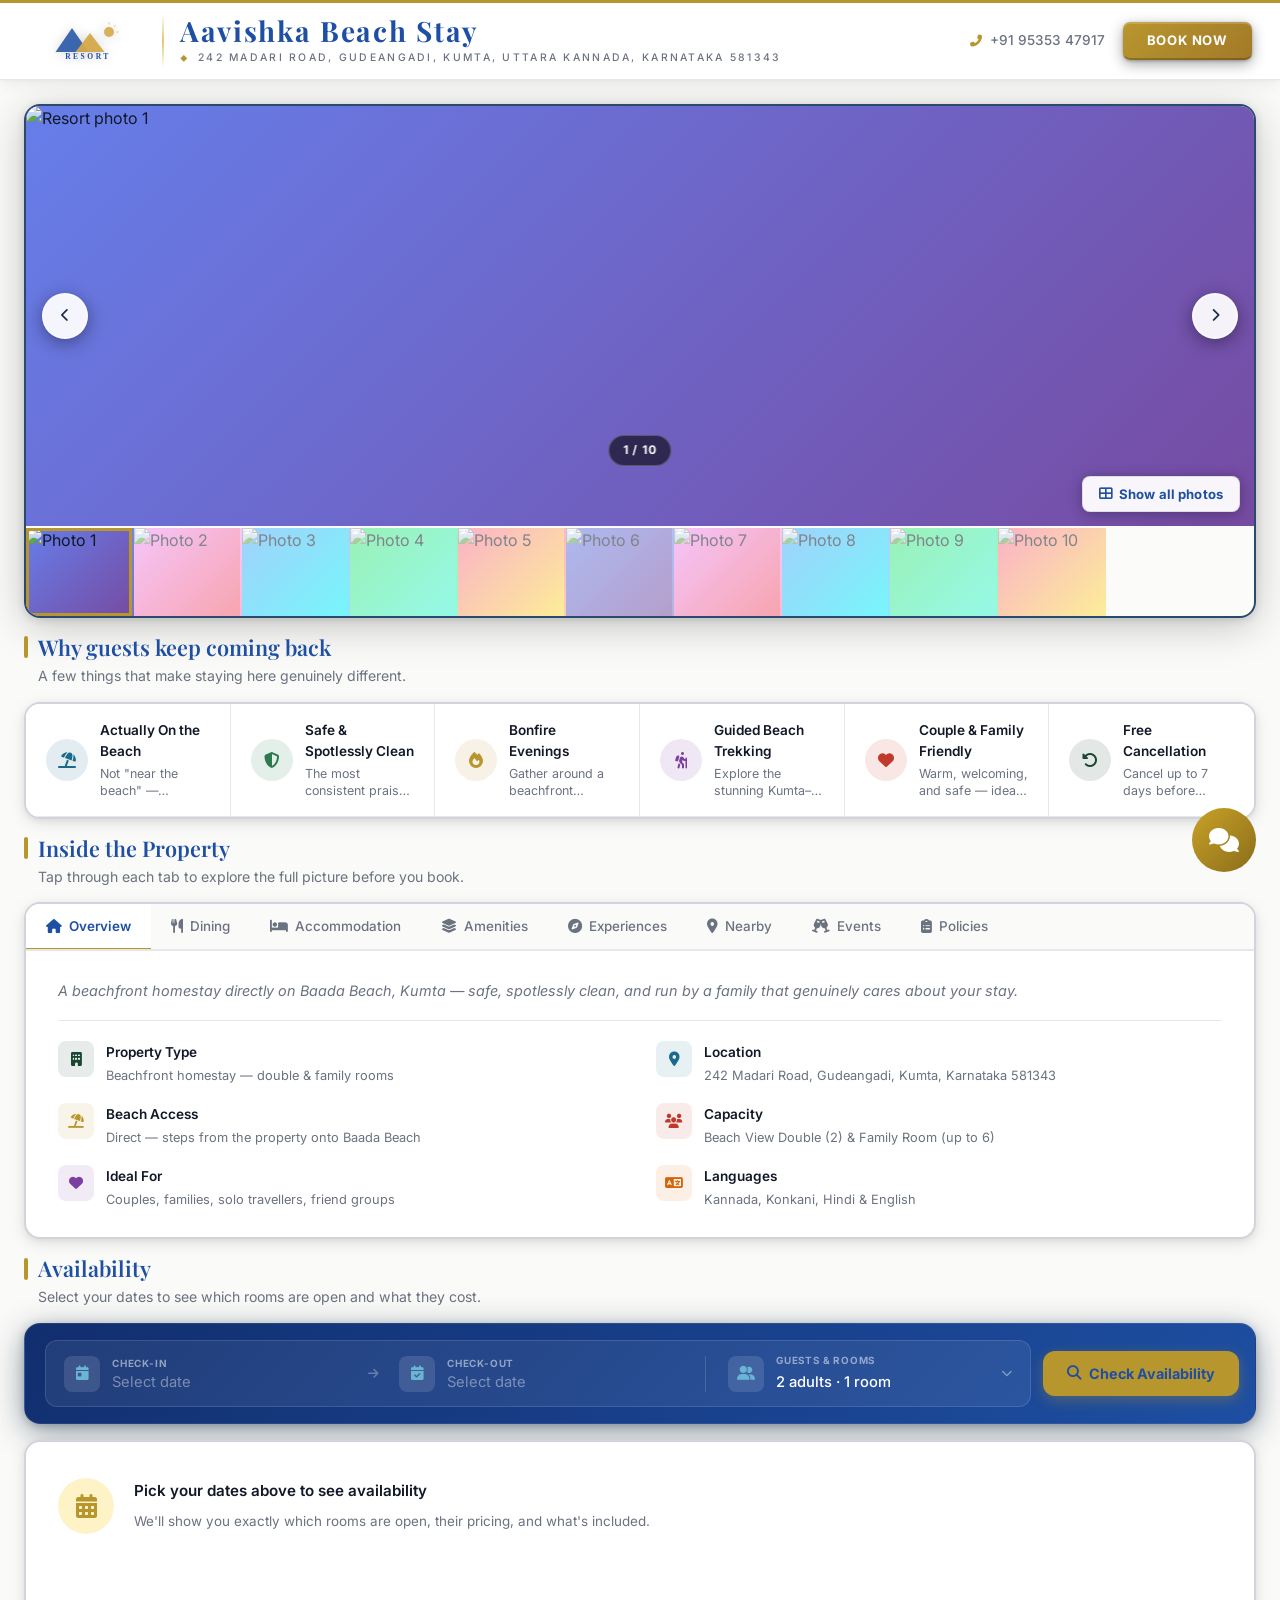
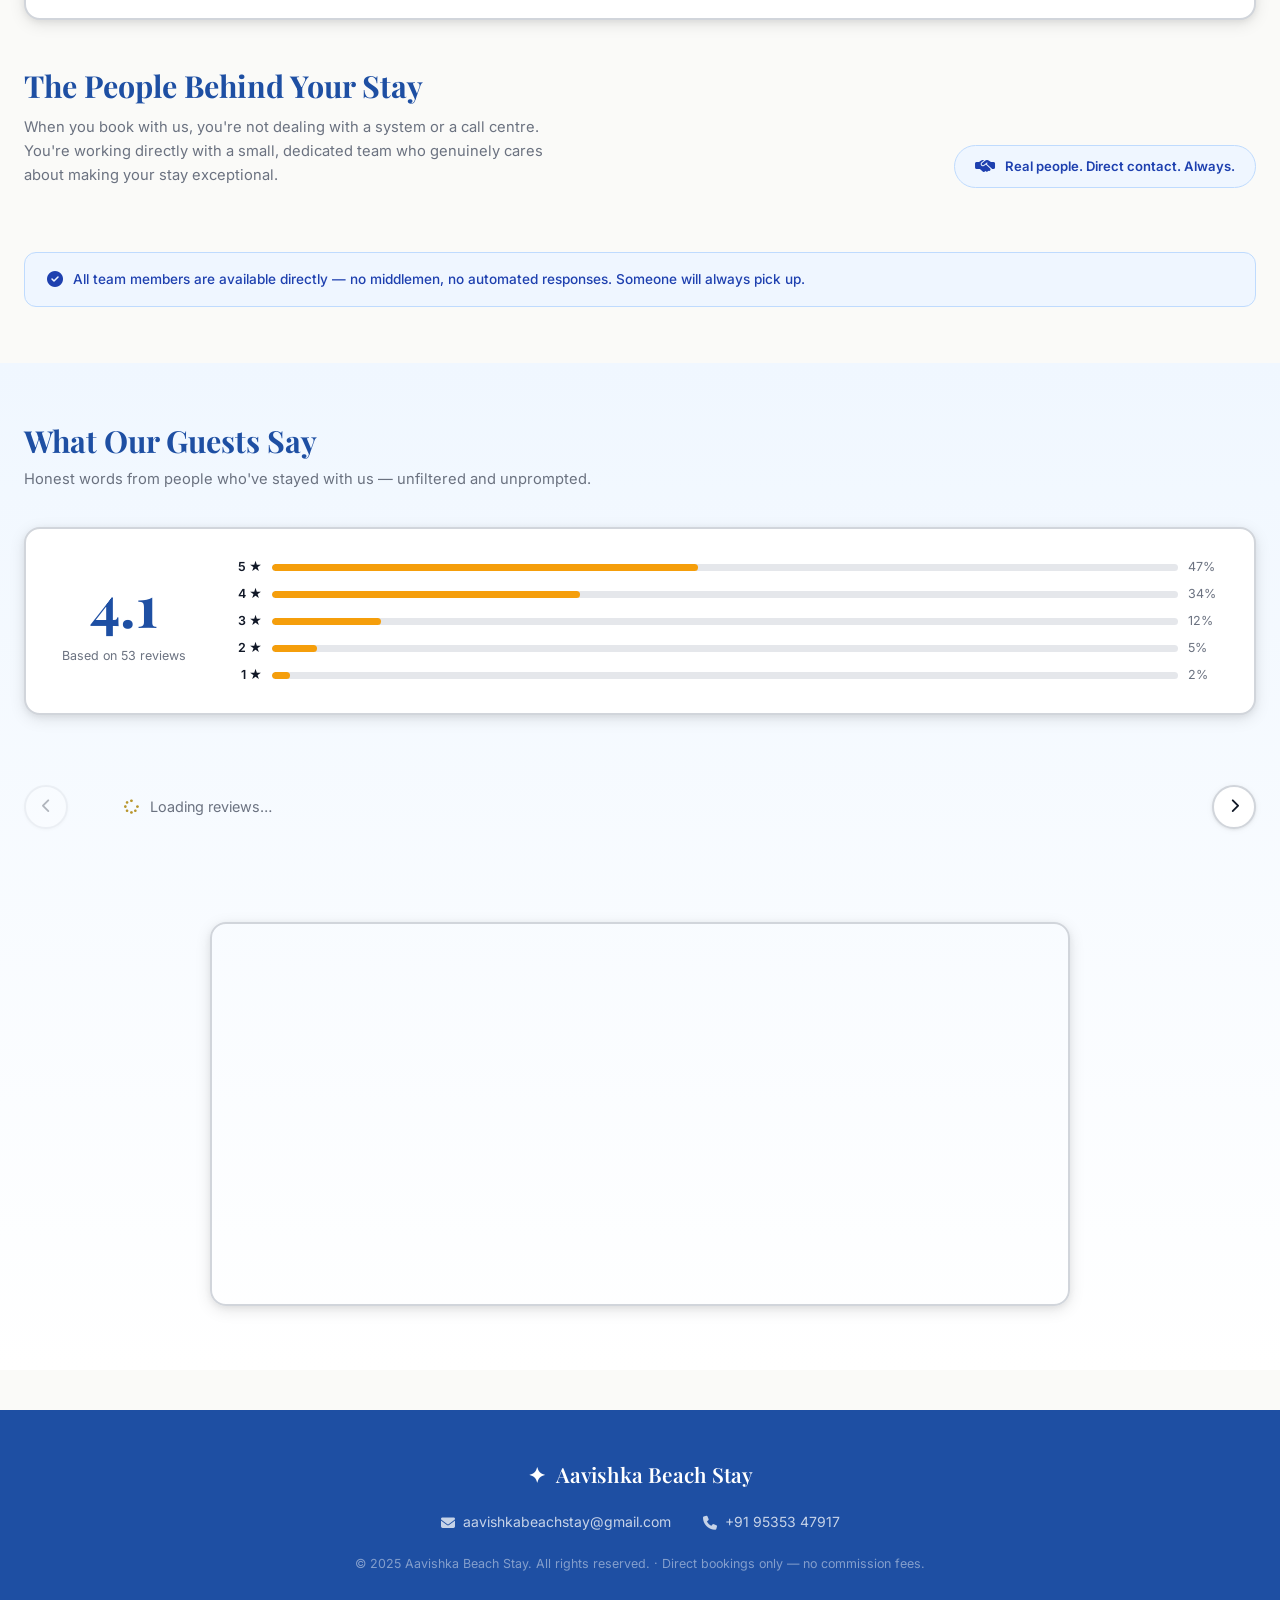
==== commit b101272c: "Rebuild all demo pages from current template; wire up config.js All 4 demos now use the latest templ" ====
--- a/demos/aavishka-beach-stay/index.html
+++ b/demos/aavishka-beach-stay/index.html
@@ -6,7 +6,7 @@
 
   <!-- ── Primary SEO ─────────────────────────────────────────── -->
   <title id="page-title">Aavishka Beach Stay | Direct Booking | Kumta, Karnataka</title>
-  <meta name="description" id="page-desc" content="Book directly with Aavishka Beach Stay on Baada Beach, Kumta. Beach view double and family rooms, evening bonfires, and direct sea access. Safe, clean &amp; couple-friendly. Best rate guaranteed.">
+  <meta name="description" id="page-desc" content="Book directly with Aavishka Beach Stay on Baada Beach, Kumta. Beach view double and family rooms, evening bonfires, and direct sea access. Safe, clean & couple-friendly. Best rate guaranteed.">
   <meta name="keywords" content="Aavishka Beach Stay, Kumta beach homestay, Baada Beach Kumta, Karnataka beach stay, Gudeangadi beach homestay, direct booking Karnataka coast">
   <meta name="robots" content="index, follow">
   <link rel="canonical" href="https://robsouz19.github.io/Resort-Template-Claude/demos/aavishka-beach-stay/">
@@ -14,9 +14,9 @@
   <!-- ── Open Graph ─────────────────────────────────────────── -->
   <meta property="og:type"        content="website">
   <meta property="og:url"         content="https://robsouz19.github.io/Resort-Template-Claude/demos/aavishka-beach-stay/">
-  <meta property="og:title"       id="og-title"  content="Aavishka Beach Stay | Kumta, Karnataka">
-  <meta property="og:description" id="og-desc"   content="Safe, clean beach homestay directly on Baada Beach, Kumta. Beach view rooms for couples &amp; families. Bonfires, beach trekking &amp; Gokarna day trips.">
-  <meta property="og:image"       id="og-image"  content="https://images.unsplash.com/photo-1507525428034-b723cf961d3e?w=1200&q=80">
+  <meta property="og:title"       id="og-title"       content="Aavishka Beach Stay | Kumta, Karnataka">
+  <meta property="og:description" id="og-desc"        content="Safe, clean beach homestay directly on Baada Beach, Kumta. Beach view rooms for couples & families. Bonfires, beach trekking & Gokarna day trips.">
+  <meta property="og:image"       id="og-image"       content="https://images.unsplash.com/photo-1507525428034-b723cf961d3e?w=1200&q=80">
   <meta property="og:site_name"   content="Aavishka Beach Stay">
   <meta property="og:locale"      content="en_IN">
 
@@ -85,12 +85,15 @@
 ──────────────────────────────────────────────────────────── -->
 <header class="site-header" id="navbar">
   <div class="header-inner">
+
+    <!-- BRANDING: Logo + Resort Name -->
     <div class="header-brand">
       <div class="logo-wrap">
-        <img src="images/logo.png" alt="Logo" class="logo-img" id="logo-img"
+        <img src="../../images/logo.svg" alt="Logo" class="logo-img" id="logo-img"
              onerror="this.style.display='none'; document.getElementById('logo-fallback').style.display='flex';">
         <div class="logo-fallback" id="logo-fallback">
-          <span id="logo-initial">A</span>
+          <i class="fas fa-mountain-sun"></i>
+          <span class="logo-placeholder-text">Your Logo</span>
         </div>
       </div>
       <div class="brand-text">
@@ -98,6 +101,8 @@
         <span class="brand-tagline" id="nav-tagline">Baada Beach, Kumta, Karnataka</span>
       </div>
     </div>
+
+    <!-- RIGHT SIDE: Contact + CTA -->
     <div class="header-actions">
       <a href="tel:" id="nav-phone-link" class="nav-phone">
         <i class="fas fa-phone-alt"></i>
@@ -105,6 +110,7 @@
       </a>
       <button class="btn-book-now" onclick="scrollToWidget()">Book Now</button>
     </div>
+
   </div>
 </header>
 
@@ -147,8 +153,8 @@
         <i class="fas fa-umbrella-beach"></i>
       </div>
       <div class="hc-body">
-        <strong>Directly ON Baada Beach</strong>
-        <span>Not "near the beach" — your room door opens directly onto the sand. The sea is your front yard.</span>
+        <strong>Actually On the Beach</strong>
+        <span>Not "near the beach" — Aavishka is directly on Baada Beach. Open the door and step onto the sand.</span>
       </div>
     </div>
 
@@ -157,18 +163,28 @@
         <i class="fas fa-shield-halved"></i>
       </div>
       <div class="hc-body">
-        <strong>Safe &amp; Spotlessly Clean</strong>
-        <span>Aavishka is consistently rated for cleanliness and safety — a trusted choice for solo travellers and families.</span>
+        <strong>Safe & Spotlessly Clean</strong>
+        <span>The most consistent praise from guests — security, cleanliness and genuine hospitality.</span>
       </div>
     </div>
 
     <div class="highlight-card">
-      <div class="hc-icon" style="--hc-color:#d4650a;">
+      <div class="hc-icon" style="--hc-color:#b8962e;">
         <i class="fas fa-fire"></i>
       </div>
       <div class="hc-body">
-        <strong>Bonfire &amp; Beach Activities</strong>
-        <span>Evening bonfires, guided beach trekking, Gokarna adventures and weekend trips from Bangalore.</span>
+        <strong>Bonfire Evenings</strong>
+        <span>Gather around a beachfront bonfire at night — the Karnataka coast at its most magical.</span>
+      </div>
+    </div>
+
+    <div class="highlight-card">
+      <div class="hc-icon" style="--hc-color:#7b3fa0;">
+        <i class="fas fa-person-hiking"></i>
+      </div>
+      <div class="hc-body">
+        <strong>Guided Beach Trekking</strong>
+        <span>Explore the stunning Kumta–Gokarna coastline with local guides who know every cove.</span>
       </div>
     </div>
 
@@ -177,38 +193,18 @@
         <i class="fas fa-heart"></i>
       </div>
       <div class="hc-body">
-        <strong>Couple &amp; Family Friendly</strong>
-        <span>A safe, welcoming environment for couples, families and groups — verified by our guests.</span>
+        <strong>Couple & Family Friendly</strong>
+        <span>Warm, welcoming, and safe — ideal for couples, families, and solo travellers alike.</span>
       </div>
     </div>
 
     <div class="highlight-card">
-      <div class="hc-icon" style="--hc-color:#b8962e;">
+      <div class="hc-icon" style="--hc-color:#1a4731;">
         <i class="fas fa-rotate-left"></i>
       </div>
       <div class="hc-body">
         <strong>Free Cancellation</strong>
-        <span>Cancel up to 7 days before check-in for a full refund — no questions, no penalties.</span>
-      </div>
-    </div>
-
-    <div class="highlight-card">
-      <div class="hc-icon" style="--hc-color:#7b3fa0;">
-        <i class="fas fa-tag"></i>
-      </div>
-      <div class="hc-body">
-        <strong>Best Rate Direct</strong>
-        <span>Book directly with us to get the lowest price — no booking platform fees or markups.</span>
-      </div>
-    </div>
-
-    <div class="highlight-card">
-      <div class="hc-icon" style="--hc-color:#1a4731;">
-        <i class="fas fa-bolt"></i>
-      </div>
-      <div class="hc-body">
-        <strong>Instant Confirmation</strong>
-        <span>Book directly with us — your reservation is confirmed immediately, no waiting required.</span>
+        <span>Cancel up to 7 days before check-in for a full refund, no questions asked.</span>
       </div>
     </div>
 
@@ -243,242 +239,242 @@
 
       <!-- OVERVIEW -->
       <div class="tab-panel active" id="panel-overview">
-        <p class="tp-intro">A beachfront homestay directly on Baada Beach in Gudeangadi, Kumta — clean, safe, and genuinely hospitable on one of Karnataka's quietest shores.</p>
+        <p class="tp-intro">A beachfront homestay directly on Baada Beach, Kumta — safe, spotlessly clean, and run by a family that genuinely cares about your stay.</p>
         <div class="tp-grid">
           <div class="tp-item">
             <div class="tp-icon" style="--tc:#1a4731;"><i class="fas fa-building"></i></div>
-            <div class="tp-body"><strong>Property Type</strong><span>Beachfront homestay — beach view double rooms &amp; family rooms</span></div>
+            <div class="tp-body"><strong>Property Type</strong><span>Beachfront homestay — double & family rooms</span></div>
           </div>
           <div class="tp-item">
             <div class="tp-icon" style="--tc:#1a6b8a;"><i class="fas fa-location-dot"></i></div>
-            <div class="tp-body"><strong>Location</strong><span>242 Madari Road, Gudeangadi, Kumta, Uttara Kannada — 581343</span></div>
-          </div>
-          <div class="tp-item">
-            <div class="tp-icon" style="--tc:#2d7a4f;"><i class="fas fa-umbrella-beach"></i></div>
-            <div class="tp-body"><strong>Setting</strong><span>Directly on Kumta–Gokarna Baada Beach — pristine sand and very few crowds</span></div>
-          </div>
-          <div class="tp-item">
-            <div class="tp-icon" style="--tc:#7b3fa0;"><i class="fas fa-palette"></i></div>
-            <div class="tp-body"><strong>Vibe</strong><span>Warm · Authentic · Unhurried — coastal Karnataka hospitality at its best</span></div>
+            <div class="tp-body"><strong>Location</strong><span>242 Madari Road, Gudeangadi, Kumta, Karnataka 581343</span></div>
+          </div>
+          <div class="tp-item">
+            <div class="tp-icon" style="--tc:#b8962e;"><i class="fas fa-umbrella-beach"></i></div>
+            <div class="tp-body"><strong>Beach Access</strong><span>Direct — steps from the property onto Baada Beach</span></div>
           </div>
           <div class="tp-item">
             <div class="tp-icon" style="--tc:#c0392b;"><i class="fas fa-users"></i></div>
-            <div class="tp-body"><strong>Capacity</strong><span>Rooms for couples (2) and families / groups (up to 6) · 6 room types</span></div>
+            <div class="tp-body"><strong>Capacity</strong><span>Beach View Double (2) & Family Room (up to 6)</span></div>
+          </div>
+          <div class="tp-item">
+            <div class="tp-icon" style="--tc:#7b3fa0;"><i class="fas fa-heart"></i></div>
+            <div class="tp-body"><strong>Ideal For</strong><span>Couples, families, solo travellers, friend groups</span></div>
           </div>
           <div class="tp-item">
             <div class="tp-icon" style="--tc:#d4650a;"><i class="fas fa-language"></i></div>
-            <div class="tp-body"><strong>Languages</strong><span>Kannada, Konkani, Hindi &amp; English spoken by the hosts</span></div>
+            <div class="tp-body"><strong>Languages</strong><span>Kannada, Konkani, Hindi & English</span></div>
           </div>
         </div>
       </div>
 
       <!-- DINING -->
       <div class="tab-panel" id="panel-dining">
-        <p class="tp-intro">Simple, fresh and local — the food here reflects the honest flavours of the Uttara Kannada coast.</p>
+        <p class="tp-intro">Simple, fresh, home-cooked meals — the kind of food that tastes better because you're eating it ten metres from the sea.</p>
         <div class="tp-grid">
           <div class="tp-item">
-            <div class="tp-icon" style="--tc:#1a4731;"><i class="fas fa-sun"></i></div>
-            <div class="tp-body"><strong>Breakfast</strong><span>South Indian breakfast every morning — idli, dosa, poha &amp; fresh chai</span></div>
-          </div>
-          <div class="tp-item">
-            <div class="tp-icon" style="--tc:#b8962e;"><i class="fas fa-fish"></i></div>
-            <div class="tp-body"><strong>Coastal Meals</strong><span>Fresh catch, rice, sambar and coconut curries available on request</span></div>
-          </div>
-          <div class="tp-item">
-            <div class="tp-icon" style="--tc:#c0392b;"><i class="fas fa-leaf"></i></div>
-            <div class="tp-body"><strong>Vegetarian Options</strong><span>Full vegetarian menu available — never an afterthought here</span></div>
-          </div>
-          <div class="tp-item">
-            <div class="tp-icon" style="--tc:#2d7a4f;"><i class="fas fa-fire"></i></div>
-            <div class="tp-body"><strong>Bonfire Snacks</strong><span>Evening snacks served at the beachside bonfire — corn, chai &amp; coastal bites</span></div>
-          </div>
-          <div class="tp-item">
-            <div class="tp-icon" style="--tc:#7b3fa0;"><i class="fas fa-mug-hot"></i></div>
-            <div class="tp-body"><strong>Hot Beverages</strong><span>Filter coffee, masala chai and fresh coconut water throughout the day</span></div>
-          </div>
-          <div class="tp-item">
-            <div class="tp-icon" style="--tc:#d4650a;"><i class="fas fa-map-marker-alt"></i></div>
-            <div class="tp-body"><strong>Nearby Eateries</strong><span>Local restaurants and seafood shacks within a short walk of the property</span></div>
+            <div class="tp-icon" style="--tc:#1a4731;"><i class="fas fa-mug-hot"></i></div>
+            <div class="tp-body"><strong>Breakfast</strong><span>Home-cooked breakfast served every morning — on request</span></div>
+          </div>
+          <div class="tp-item">
+            <div class="tp-icon" style="--tc:#c0392b;"><i class="fas fa-fish"></i></div>
+            <div class="tp-body"><strong>Seafood</strong><span>Fresh local seafood available — Konkani-style preparation</span></div>
+          </div>
+          <div class="tp-item">
+            <div class="tp-icon" style="--tc:#2d7a4f;"><i class="fas fa-leaf"></i></div>
+            <div class="tp-body"><strong>Local Ingredients</strong><span>Produce sourced locally — fresh, seasonal and authentic</span></div>
+          </div>
+          <div class="tp-item">
+            <div class="tp-icon" style="--tc:#b8962e;"><i class="fas fa-fire"></i></div>
+            <div class="tp-body"><strong>Bonfire Snacks</strong><span>Evening bonfire with snacks and drinks by the sea</span></div>
+          </div>
+          <div class="tp-item">
+            <div class="tp-icon" style="--tc:#1a6b8a;"><i class="fas fa-store"></i></div>
+            <div class="tp-body"><strong>Nearby Dining</strong><span>Local restaurants and shacks within walking distance</span></div>
+          </div>
+          <div class="tp-item">
+            <div class="tp-icon" style="--tc:#d4650a;"><i class="fas fa-bell"></i></div>
+            <div class="tp-body"><strong>Meal Timing</strong><span>Flexible — inform the host in advance for best service</span></div>
           </div>
         </div>
       </div>
 
       <!-- ACCOMMODATION -->
       <div class="tab-panel" id="panel-accommodation">
-        <p class="tp-intro">Two room types — both with direct beach views, attached bathrooms and a sea breeze that means you may not even miss the AC.</p>
+        <p class="tp-intro">Two room types — a cosy double for couples and a spacious family room for groups. Both with direct beach views.</p>
         <div class="tp-grid">
           <div class="tp-item">
-            <div class="tp-icon" style="--tc:#1a6b8a;"><i class="fas fa-bed"></i></div>
-            <div class="tp-body"><strong>Beach View Double Room</strong><span>Double bed · Attached bathroom · Direct beach view · Wardrobe · Fan · WiFi</span></div>
-          </div>
-          <div class="tp-item">
-            <div class="tp-icon" style="--tc:#1a4731;"><i class="fas fa-users"></i></div>
-            <div class="tp-body"><strong>Beach View Family Room</strong><span>3 double beds · Attached bathroom · Beach view · Fits up to 6 guests</span></div>
-          </div>
-          <div class="tp-item">
-            <div class="tp-icon" style="--tc:#c0392b;"><i class="fas fa-shower"></i></div>
-            <div class="tp-body"><strong>Bathrooms</strong><span>Private attached bathroom in every room · Clean &amp; well-maintained</span></div>
-          </div>
-          <div class="tp-item">
-            <div class="tp-icon" style="--tc:#7b3fa0;"><i class="fas fa-wifi"></i></div>
-            <div class="tp-body"><strong>Connectivity</strong><span>Free WiFi available throughout the property</span></div>
-          </div>
-          <div class="tp-item">
-            <div class="tp-icon" style="--tc:#b8962e;"><i class="fas fa-broom"></i></div>
-            <div class="tp-body"><strong>Housekeeping</strong><span>Daily cleaning · Fresh towels · Free toiletries provided</span></div>
-          </div>
-          <div class="tp-item">
-            <div class="tp-icon" style="--tc:#d4650a;"><i class="fas fa-eye"></i></div>
-            <div class="tp-body"><strong>Views</strong><span>Every room faces the sea — wake up to the Arabian Sea each morning</span></div>
+            <div class="tp-icon" style="--tc:#1a4731;"><i class="fas fa-bed"></i></div>
+            <div class="tp-body"><strong>Beach View Double</strong><span>Double bed · Attached bathroom · Sea breeze · 18 m²</span></div>
+          </div>
+          <div class="tp-item">
+            <div class="tp-icon" style="--tc:#b8962e;"><i class="fas fa-users"></i></div>
+            <div class="tp-body"><strong>Beach View Family Room</strong><span>3 double beds · Up to 6 guests · Beach-facing window · 32 m²</span></div>
+          </div>
+          <div class="tp-item">
+            <div class="tp-icon" style="--tc:#1a6b8a;"><i class="fas fa-shower"></i></div>
+            <div class="tp-body"><strong>Bathrooms</strong><span>Attached bathroom in all rooms — clean and well maintained</span></div>
+          </div>
+          <div class="tp-item">
+            <div class="tp-icon" style="--tc:#7b3fa0;"><i class="fas fa-fan"></i></div>
+            <div class="tp-body"><strong>Cooling</strong><span>Ceiling fans — the sea breeze does the rest</span></div>
+          </div>
+          <div class="tp-item">
+            <div class="tp-icon" style="--tc:#2d7a4f;"><i class="fas fa-shirt"></i></div>
+            <div class="tp-body"><strong>Room Features</strong><span>Wardrobe · WiFi · Beach view from every room</span></div>
+          </div>
+          <div class="tp-item">
+            <div class="tp-icon" style="--tc:#d4650a;"><i class="fas fa-broom"></i></div>
+            <div class="tp-body"><strong>Housekeeping</strong><span>Daily room service — kept spotlessly clean</span></div>
           </div>
         </div>
       </div>
 
       <!-- AMENITIES -->
       <div class="tab-panel" id="panel-amenities">
-        <p class="tp-intro">Everything you need for a comfortable beach stay — included without fuss.</p>
+        <p class="tp-intro">Everything you need for a comfortable, breezy beach stay — no frills, no gaps.</p>
         <div class="tp-amenity-grid">
           <div class="tp-amenity"><i class="fas fa-wifi" style="color:#1a4731;"></i><span>Free WiFi</span></div>
-          <div class="tp-amenity"><i class="fas fa-car" style="color:#b8962e;"></i><span>Shared Parking</span></div>
           <div class="tp-amenity"><i class="fas fa-umbrella-beach" style="color:#1a6b8a;"></i><span>Direct Beach Access</span></div>
-          <div class="tp-amenity"><i class="fas fa-fire" style="color:#d4650a;"></i><span>Evening Bonfire</span></div>
-          <div class="tp-amenity"><i class="fas fa-shower" style="color:#c0392b;"></i><span>Attached Bathrooms</span></div>
+          <div class="tp-amenity"><i class="fas fa-fire" style="color:#c0392b;"></i><span>Bonfire Area</span></div>
+          <div class="tp-amenity"><i class="fas fa-car" style="color:#b8962e;"></i><span>Free Parking</span></div>
+          <div class="tp-amenity"><i class="fas fa-shower" style="color:#2d7a4f;"></i><span>Attached Bathrooms</span></div>
           <div class="tp-amenity"><i class="fas fa-fan" style="color:#7b3fa0;"></i><span>Ceiling Fans</span></div>
-          <div class="tp-amenity"><i class="fas fa-mug-hot" style="color:#b8962e;"></i><span>Breakfast Available</span></div>
+          <div class="tp-amenity"><i class="fas fa-shirt" style="color:#d4650a;"></i><span>Wardrobe</span></div>
           <div class="tp-amenity"><i class="fas fa-person-hiking" style="color:#1a4731;"></i><span>Beach Trekking</span></div>
-          <div class="tp-amenity"><i class="fas fa-eye" style="color:#1a6b8a;"></i><span>Beach Views</span></div>
-          <div class="tp-amenity"><i class="fas fa-caretaker" style="color:#2d7a4f;"></i><span>Caretaker Service</span></div>
-          <div class="tp-amenity"><i class="fas fa-bell-concierge" style="color:#c0392b;"></i><span>24-hr Host</span></div>
-          <div class="tp-amenity"><i class="fas fa-shield-halved" style="color:#2d7a4f;"></i><span>Safe &amp; Secure</span></div>
+          <div class="tp-amenity"><i class="fas fa-shield-halved" style="color:#b8962e;"></i><span>24/7 Security</span></div>
+          <div class="tp-amenity"><i class="fas fa-water" style="color:#1a6b8a;"></i><span>Sea Views</span></div>
+          <div class="tp-amenity"><i class="fas fa-heart" style="color:#c0392b;"></i><span>Couple Friendly</span></div>
+          <div class="tp-amenity"><i class="fas fa-rotate-left" style="color:#2d7a4f;"></i><span>Free Cancellation</span></div>
         </div>
       </div>
 
       <!-- EXPERIENCES -->
       <div class="tab-panel" id="panel-experiences">
-        <p class="tp-intro">Baada Beach is your playground — and Gokarna, Mirjan Fort and the Kumta estuary are all within easy reach.</p>
+        <p class="tp-intro">The best experiences here are simple — sea, sand, fire, and fresh air.</p>
         <div class="tp-grid">
           <div class="tp-item">
-            <div class="tp-icon" style="--tc:#1a6b8a;"><i class="fas fa-person-swimming"></i></div>
-            <div class="tp-body"><strong>Swimming &amp; Beach</strong><span>Safe, clean and uncrowded — Baada Beach at its quietest and most beautiful</span></div>
-          </div>
-          <div class="tp-item">
-            <div class="tp-icon" style="--tc:#d4650a;"><i class="fas fa-fire"></i></div>
-            <div class="tp-body"><strong>Evening Bonfire</strong><span>Beachside bonfire every evening — perfect for unwinding and stargazing</span></div>
-          </div>
-          <div class="tp-item">
-            <div class="tp-icon" style="--tc:#2d7a4f;"><i class="fas fa-person-hiking"></i></div>
-            <div class="tp-body"><strong>Beach Trekking</strong><span>Guided coastal treks along the beach — explore the Karnataka shoreline</span></div>
-          </div>
-          <div class="tp-item">
-            <div class="tp-icon" style="--tc:#7b3fa0;"><i class="fas fa-compass"></i></div>
-            <div class="tp-body"><strong>Gokarna Adventure</strong><span>Day trips to Gokarna's Om Beach, Half Moon Beach &amp; Mahabaleshwar Temple</span></div>
-          </div>
-          <div class="tp-item">
-            <div class="tp-icon" style="--tc:#b8962e;"><i class="fas fa-motorcycle"></i></div>
-            <div class="tp-body"><strong>Coastal Road Trips</strong><span>Rent a bike and explore the NH66 coastal highway at your own pace</span></div>
-          </div>
-          <div class="tp-item">
-            <div class="tp-icon" style="--tc:#c0392b;"><i class="fas fa-monument"></i></div>
-            <div class="tp-body"><strong>Mirjan Fort</strong><span>~15 min · 4.2★ · 16th-century jungle fort — an easy and rewarding day trip</span></div>
+            <div class="tp-icon" style="--tc:#1a6b8a;"><i class="fas fa-umbrella-beach"></i></div>
+            <div class="tp-body"><strong>Baada Beach</strong><span>Pristine, uncrowded beach — right outside your room</span></div>
+          </div>
+          <div class="tp-item">
+            <div class="tp-icon" style="--tc:#c0392b;"><i class="fas fa-fire"></i></div>
+            <div class="tp-body"><strong>Evening Bonfires</strong><span>Beachfront bonfire evenings — a Aavishka signature experience</span></div>
+          </div>
+          <div class="tp-item">
+            <div class="tp-icon" style="--tc:#b8962e;"><i class="fas fa-person-hiking"></i></div>
+            <div class="tp-body"><strong>Guided Beach Trekking</strong><span>Explore the Kumta–Gokarna coast with local expert guides</span></div>
+          </div>
+          <div class="tp-item">
+            <div class="tp-icon" style="--tc:#2d7a4f;"><i class="fas fa-sun"></i></div>
+            <div class="tp-body"><strong>Sunrise & Sunset</strong><span>Watch the Arabian Sea light up from your room or the beach</span></div>
+          </div>
+          <div class="tp-item">
+            <div class="tp-icon" style="--tc:#7b3fa0;"><i class="fas fa-water"></i></div>
+            <div class="tp-body"><strong>Swimming</strong><span>Safe swimming conditions on Baada Beach — ask the hosts</span></div>
+          </div>
+          <div class="tp-item">
+            <div class="tp-icon" style="--tc:#d4650a;"><i class="fas fa-route"></i></div>
+            <div class="tp-body"><strong>Gokarna Day Trip</strong><span>Just 45 min away — Om Beach, Kudle Beach, Mahabaleshwara Temple</span></div>
           </div>
         </div>
       </div>
 
       <!-- NEARBY -->
       <div class="tab-panel" id="panel-nearby">
-        <p class="tp-intro">Gudeangadi is a quiet village on the Karnataka coast — close to everything, crowded by nothing.</p>
+        <p class="tp-intro">Kumta is one of Karnataka's best-kept coastal secrets — and Aavishka puts you right at the heart of it.</p>
         <div class="tp-grid">
           <div class="tp-item">
-            <div class="tp-icon" style="--tc:#c0392b;"><i class="fas fa-monument"></i></div>
-            <div class="tp-body"><strong>Mirjan Fort</strong><span>~15 min · 4.2★ · One of Karnataka's most beautiful and underrated forts</span></div>
-          </div>
-          <div class="tp-item">
             <div class="tp-icon" style="--tc:#1a6b8a;"><i class="fas fa-umbrella-beach"></i></div>
-            <div class="tp-body"><strong>Gokarna Beaches</strong><span>~45 min · Om Beach, Kudle Beach, Half Moon Beach &amp; Paradise Beach</span></div>
-          </div>
-          <div class="tp-item">
-            <div class="tp-icon" style="--tc:#b8962e;"><i class="fas fa-place-of-worship"></i></div>
-            <div class="tp-body"><strong>Mahabaleshwar Temple, Gokarna</strong><span>~45 min · Ancient Shiva temple, one of the holiest in South India</span></div>
-          </div>
-          <div class="tp-item">
-            <div class="tp-icon" style="--tc:#2d7a4f;"><i class="fas fa-mountain"></i></div>
-            <div class="tp-body"><strong>Yana Rock Formation</strong><span>~1.5 hrs · Dramatic black limestone formations in dense jungle</span></div>
-          </div>
-          <div class="tp-item">
-            <div class="tp-icon" style="--tc:#7b3fa0;"><i class="fas fa-water"></i></div>
-            <div class="tp-body"><strong>Aghanashini Estuary</strong><span>~10 min · Where the river meets the sea — a serene natural wonder</span></div>
-          </div>
-          <div class="tp-item">
-            <div class="tp-icon" style="--tc:#1a4731;"><i class="fas fa-plane"></i></div>
-            <div class="tp-body"><strong>Nearest Airport</strong><span>Dabolim (Goa) Airport · ~151 km · Hubli Airport · ~150 km</span></div>
+            <div class="tp-body"><strong>Baada Beach</strong><span>At your doorstep · Quiet, clean, and rarely crowded</span></div>
+          </div>
+          <div class="tp-item">
+            <div class="tp-icon" style="--tc:#c0392b;"><i class="fas fa-place-of-worship"></i></div>
+            <div class="tp-body"><strong>Gokarna</strong><span>~45 min drive · Famous beaches & Mahabaleshwara Temple</span></div>
+          </div>
+          <div class="tp-item">
+            <div class="tp-icon" style="--tc:#b8962e;"><i class="fas fa-water"></i></div>
+            <div class="tp-body"><strong>Yana Caves</strong><span>~40 min drive · Unique rock formations & forest trails</span></div>
+          </div>
+          <div class="tp-item">
+            <div class="tp-icon" style="--tc:#2d7a4f;"><i class="fas fa-umbrella-beach"></i></div>
+            <div class="tp-body"><strong>Kadle & Nirvana Beach</strong><span>~10 min drive · More pristine Karnataka coastline</span></div>
+          </div>
+          <div class="tp-item">
+            <div class="tp-icon" style="--tc:#7b3fa0;"><i class="fas fa-fish"></i></div>
+            <div class="tp-body"><strong>Kumta Fish Market</strong><span>~5 min drive · Fresh daily catch, local produce</span></div>
+          </div>
+          <div class="tp-item">
+            <div class="tp-icon" style="--tc:#1a4731;"><i class="fas fa-train"></i></div>
+            <div class="tp-body"><strong>Kumta Railway Station</strong><span>~5 min drive · Well connected on Konkan Railway</span></div>
           </div>
         </div>
       </div>
 
       <!-- EVENTS -->
       <div class="tab-panel" id="panel-events">
-        <p class="tp-intro">A private beachfront property is a rare and beautiful setting for life's best moments.</p>
+        <p class="tp-intro">A beachfront setting makes every celebration feel special. We'll help you make it unforgettable.</p>
         <div class="tp-grid">
           <div class="tp-item">
             <div class="tp-icon" style="--tc:#b8962e;"><i class="fas fa-rings-wedding"></i></div>
-            <div class="tp-body"><strong>Beach Weddings</strong><span>Intimate ceremonies directly on the sand at sunset — simple and unforgettable</span></div>
+            <div class="tp-body"><strong>Intimate Weddings</strong><span>Beachfront ceremonies for small groups · Personalised setup</span></div>
           </div>
           <div class="tp-item">
             <div class="tp-icon" style="--tc:#c0392b;"><i class="fas fa-heart"></i></div>
-            <div class="tp-body"><strong>Anniversaries</strong><span>Beach bonfire setup · Flowers · Private dinner by the sea</span></div>
+            <div class="tp-body"><strong>Anniversaries</strong><span>Bonfire dinner on the beach · Flowers & personal touches</span></div>
           </div>
           <div class="tp-item">
             <div class="tp-icon" style="--tc:#7b3fa0;"><i class="fas fa-cake-candles"></i></div>
-            <div class="tp-body"><strong>Birthdays</strong><span>Bonfire celebration · Custom cake &amp; decorations on request</span></div>
-          </div>
-          <div class="tp-item">
-            <div class="tp-icon" style="--tc:#1a6b8a;"><i class="fas fa-users-rectangle"></i></div>
-            <div class="tp-body"><strong>Group Getaways</strong><span>Family rooms for groups of 6 · Beach activities &amp; bonfire included</span></div>
-          </div>
-          <div class="tp-item">
-            <div class="tp-icon" style="--tc:#2d7a4f;"><i class="fas fa-briefcase"></i></div>
-            <div class="tp-body"><strong>Wellness Retreats</strong><span>Beach yoga &amp; mindfulness retreats — contact us to arrange</span></div>
-          </div>
-          <div class="tp-item">
-            <div class="tp-icon" style="--tc:#d4650a;"><i class="fas fa-champagne-glasses"></i></div>
-            <div class="tp-body"><strong>Proposals</strong><span>Sunset beach setup with flowers and personalised touches</span></div>
+            <div class="tp-body"><strong>Birthdays</strong><span>Beach celebration setups with bonfire & cake</span></div>
+          </div>
+          <div class="tp-item">
+            <div class="tp-icon" style="--tc:#1a6b8a;"><i class="fas fa-users"></i></div>
+            <div class="tp-body"><strong>Group Getaways</strong><span>Family rooms + group bonfire — perfect for reunions</span></div>
+          </div>
+          <div class="tp-item">
+            <div class="tp-icon" style="--tc:#2d7a4f;"><i class="fas fa-champagne-glasses"></i></div>
+            <div class="tp-body"><strong>Proposals</strong><span>Sunset beach setup with flowers — speak to the host</span></div>
+          </div>
+          <div class="tp-item">
+            <div class="tp-icon" style="--tc:#d4650a;"><i class="fas fa-briefcase"></i></div>
+            <div class="tp-body"><strong>Small Team Retreats</strong><span>Quiet beachside setting — perfect for offsite planning sessions</span></div>
           </div>
         </div>
       </div>
 
       <!-- POLICIES -->
       <div class="tab-panel" id="panel-policies">
-        <p class="tp-intro">Clear and fair — so there are no surprises on either side.</p>
+        <p class="tp-intro">Clear, fair rules — so there are no surprises on either side.</p>
         <div class="tp-grid">
           <div class="tp-item">
             <div class="tp-icon" style="--tc:#1a4731;"><i class="fas fa-right-to-bracket"></i></div>
-            <div class="tp-body"><strong>Check-in</strong><span>From 11:00 AM · Early check-in subject to availability</span></div>
+            <div class="tp-body"><strong>Check-in</strong><span>From 11:00 AM · Early check-in on request</span></div>
           </div>
           <div class="tp-item">
             <div class="tp-icon" style="--tc:#c0392b;"><i class="fas fa-right-from-bracket"></i></div>
-            <div class="tp-body"><strong>Check-out</strong><span>By 10:00 AM · Late check-out available on request</span></div>
+            <div class="tp-body"><strong>Check-out</strong><span>By 10:00 AM · Late check-out may be available</span></div>
           </div>
           <div class="tp-item">
             <div class="tp-icon" style="--tc:#b8962e;"><i class="fas fa-rotate-left"></i></div>
             <div class="tp-body"><strong>Cancellation</strong><span>Full refund if cancelled 7+ days before check-in</span></div>
           </div>
           <div class="tp-item">
+            <div class="tp-icon" style="--tc:#2d7a4f;"><i class="fas fa-heart"></i></div>
+            <div class="tp-body"><strong>Couples</strong><span>Couple-friendly · Unmarried couples welcome</span></div>
+          </div>
+          <div class="tp-item">
             <div class="tp-icon" style="--tc:#7b3fa0;"><i class="fas fa-ban"></i></div>
-            <div class="tp-body"><strong>Groups</strong><span>Loud parties and stag/hen groups not permitted</span></div>
-          </div>
-          <div class="tp-item">
-            <div class="tp-icon" style="--tc:#2d7a4f;"><i class="fas fa-ban-smoking"></i></div>
-            <div class="tp-body"><strong>Smoking</strong><span>Not permitted indoors · Permitted in outdoor areas only</span></div>
+            <div class="tp-body"><strong>Smoking</strong><span>Not permitted indoors · Beach area only</span></div>
           </div>
           <div class="tp-item">
             <div class="tp-icon" style="--tc:#1a6b8a;"><i class="fas fa-volume-xmark"></i></div>
-            <div class="tp-body"><strong>Quiet Hours</strong><span>10:00 PM – 7:00 AM · Please respect the natural surroundings</span></div>
-          </div>
-        </div>
-      </div>
-
-    </div><!-- /tab-panels -->
-  </div><!-- /guide-box -->
+            <div class="tp-body"><strong>Quiet Hours</strong><span>10:00 PM – 7:00 AM · Respected by all guests</span></div>
+          </div>
+        </div>
+      </div>
+
+    </div>
+  </div>
 </section>
 
 
@@ -493,6 +489,7 @@
 
   <div class="avail-search-card">
     <div class="asc-fields">
+
       <div class="asc-field" id="asc-checkin-wrap">
         <div class="asc-icon"><i class="fas fa-calendar-day"></i></div>
         <div class="asc-body">
@@ -500,7 +497,9 @@
           <input type="text" id="avail-checkin" placeholder="Select date" readonly>
         </div>
       </div>
+
       <div class="asc-arrow"><i class="fas fa-arrow-right"></i></div>
+
       <div class="asc-field" id="asc-checkout-wrap">
         <div class="asc-icon"><i class="fas fa-calendar-check"></i></div>
         <div class="asc-body">
@@ -508,7 +507,9 @@
           <input type="text" id="avail-checkout" placeholder="Select date" readonly>
         </div>
       </div>
+
       <div class="asc-divider"></div>
+
       <div class="asc-field asc-field-guests" id="as-guests-trigger" onclick="toggleGuestDropdown()">
         <div class="asc-icon"><i class="fas fa-user-group"></i></div>
         <div class="asc-body">
@@ -516,6 +517,7 @@
           <span id="as-guests-summary">2 adults · 1 room</span>
         </div>
         <i class="fas fa-chevron-down asc-chevron" id="as-guests-chevron"></i>
+
         <div class="as-guests-panel" id="as-guests-panel" onclick="event.stopPropagation()">
           <div class="asg-row">
             <div class="asg-label"><strong>Adults</strong><span>Age 18+</span></div>
@@ -545,6 +547,7 @@
           <button class="asg-done" onclick="toggleGuestDropdown()">Done</button>
         </div>
       </div>
+
     </div>
     <button class="asc-btn" onclick="checkRoomAvailability()">
       <i class="fas fa-magnifying-glass"></i>
@@ -562,6 +565,7 @@
     </div>
     <div class="room-list" id="room-list"></div>
   </div>
+
 </section>
 
 
@@ -569,6 +573,7 @@
      SECTION 6 — MEET THE TEAM
 ──────────────────────────────────────────────────────────── -->
 <section class="team-section" id="section-6">
+
   <div class="team-intro">
     <div class="team-intro-text">
       <div class="team-heading">
@@ -581,11 +586,14 @@
       <span>Real people. Direct contact. Always.</span>
     </div>
   </div>
+
   <div class="team-grid" id="team-grid"></div>
+
   <div class="team-footer-note">
     <i class="fas fa-circle-check"></i>
     All team members are available directly — no middlemen, no automated responses. Someone will always pick up.
   </div>
+
 </section>
 
 
@@ -606,8 +614,8 @@
       <span class="rev7-total" id="rev7-total">Based on 53 reviews</span>
     </div>
     <div class="rev7-bars">
-      <div class="rev7-bar-row"><span>5 ★</span><div class="rev7-track"><div class="rev7-fill" style="width:45%"></div></div><span>45%</span></div>
-      <div class="rev7-bar-row"><span>4 ★</span><div class="rev7-track"><div class="rev7-fill" style="width:36%"></div></div><span>36%</span></div>
+      <div class="rev7-bar-row"><span>5 ★</span><div class="rev7-track"><div class="rev7-fill" style="width:47%"></div></div><span>47%</span></div>
+      <div class="rev7-bar-row"><span>4 ★</span><div class="rev7-track"><div class="rev7-fill" style="width:34%"></div></div><span>34%</span></div>
       <div class="rev7-bar-row"><span>3 ★</span><div class="rev7-track"><div class="rev7-fill" style="width:12%"></div></div><span>12%</span></div>
       <div class="rev7-bar-row"><span>2 ★</span><div class="rev7-track"><div class="rev7-fill" style="width:5%"></div></div><span>5%</span></div>
       <div class="rev7-bar-row"><span>1 ★</span><div class="rev7-track"><div class="rev7-fill" style="width:2%"></div></div><span>2%</span></div>
@@ -640,7 +648,7 @@
       loading="lazy"
       allowfullscreen
       referrerpolicy="no-referrer-when-downgrade"
-      src="https://maps.google.com/maps?q=Aavishka+Beach+Stay+Gudeangadi+Kumta+Karnataka&output=embed">
+      src="https://maps.google.com/maps?q=Aavishka+Beach+Stay+Baada+Beach+Kumta+Karnataka&output=embed">
     </iframe>
   </div>
 
@@ -671,114 +679,152 @@
 </footer>
 
 
-<!-- Contact Widget -->
-<div id="contact-widget"></div>
-
-<!-- Booking Modal -->
-<div class="modal-overlay" id="booking-modal">
-  <div class="modal-box">
-    <button class="modal-close" onclick="closeModal('booking-modal')" aria-label="Close">&times;</button>
+<!-- ── CONTACT WIDGET ── -->
+<div class="cw-widget" id="contact-widget">
+  <div class="cw-options" id="cw-options">
+    <a class="cw-option cw-wa" id="cw-wa-btn" href="#" target="_blank" rel="noopener noreferrer">
+      <i class="fab fa-whatsapp"></i><span>WhatsApp</span>
+    </a>
+    <a class="cw-option cw-call" id="cw-call-btn" href="#">
+      <i class="fas fa-phone"></i><span>Call Us</span>
+    </a>
+  </div>
+  <button class="cw-main" id="cw-main-btn" data-label="Connect with us" aria-label="Connect with us">
+    <i class="fas fa-comments" id="cw-main-icon"></i>
+  </button>
+</div>
+
+
+<!-- ── BOOKING MODAL ── -->
+<div class="modal-overlay" id="booking-modal" onclick="closeOnOverlay(event, 'booking-modal')">
+  <div class="modal">
     <div class="modal-header">
-      <h3>Complete Your Booking</h3>
-      <p>Fill in your details and we'll confirm your reservation directly.</p>
-    </div>
-    <form class="booking-form" id="booking-form" onsubmit="submitBooking(event)">
-      <div class="bf-row">
-        <div class="bf-field">
-          <label>Full Name *</label>
-          <input type="text" id="bf-name" placeholder="Your full name" required>
-        </div>
-        <div class="bf-field">
-          <label>Email Address *</label>
-          <input type="email" id="bf-email" placeholder="you@email.com" required>
-        </div>
-      </div>
-      <div class="bf-row">
-        <div class="bf-field">
-          <label>Phone / WhatsApp *</label>
-          <input type="tel" id="bf-phone" placeholder="+91 XXXXX XXXXX" required>
-        </div>
-        <div class="bf-field">
-          <label>Number of Guests</label>
-          <input type="number" id="bf-guests" min="1" max="20" value="2">
-        </div>
-      </div>
-      <div class="bf-row">
-        <div class="bf-field">
-          <label>Check-in Date</label>
-          <input type="text" id="bf-checkin" placeholder="DD/MM/YYYY" readonly>
-        </div>
-        <div class="bf-field">
-          <label>Check-out Date</label>
-          <input type="text" id="bf-checkout" placeholder="DD/MM/YYYY" readonly>
-        </div>
-      </div>
-      <div class="bf-field bf-field-full">
-        <label>Special Requests (optional)</label>
-        <textarea id="bf-requests" rows="3" placeholder="Any special requirements, dietary needs, arrival time…"></textarea>
-      </div>
-      <div class="bf-summary" id="bf-summary"></div>
-      <button type="submit" class="bf-submit" id="bf-submit">Confirm Booking</button>
-    </form>
+      <h2>Complete your reservation</h2>
+      <button class="modal-close-btn" onclick="closeModal('booking-modal')">
+        <i class="fas fa-xmark"></i>
+      </button>
+    </div>
+    <div class="modal-body">
+
+      <div class="booking-summary-bar">
+        <div class="summary-date-block">
+          <label>Check-in</label>
+          <strong id="summary-checkin">—</strong>
+        </div>
+        <div class="summary-arrow"><i class="fas fa-arrow-right"></i></div>
+        <div class="summary-date-block">
+          <label>Check-out</label>
+          <strong id="summary-checkout">—</strong>
+        </div>
+        <div class="summary-total-block">
+          <label id="summary-nights">Select dates</label>
+          <strong id="summary-total">—</strong>
+        </div>
+      </div>
+
+      <form id="booking-form" onsubmit="submitBooking(event)">
+        <div class="form-group">
+          <label for="guest-name">Full Name <span class="required">*</span></label>
+          <input type="text" id="guest-name" placeholder="Enter your full name" required>
+        </div>
+        <div class="form-row-2">
+          <div class="form-group">
+            <label for="guest-email">Email Address <span class="required">*</span></label>
+            <input type="email" id="guest-email" placeholder="your@email.com" required>
+          </div>
+          <div class="form-group">
+            <label for="guest-phone">Phone Number <span class="required">*</span></label>
+            <input type="tel" id="guest-phone" placeholder="+91 98765 43210" required>
+          </div>
+        </div>
+        <div class="form-group">
+          <label for="special-requests">Special Requests</label>
+          <textarea id="special-requests" rows="3" placeholder="Early check-in, dietary preferences, celebrations… let us know!"></textarea>
+        </div>
+        <div class="form-check">
+          <input type="checkbox" id="agree-terms" required>
+          <label for="agree-terms">I agree to the cancellation policy and house rules.</label>
+        </div>
+        <div class="form-error" id="form-error" style="display:none;"></div>
+        <button type="submit" class="btn-reserve" id="submit-btn">
+          <span id="submit-btn-text"><i class="fas fa-lock"></i> Proceed to Payment</span>
+          <span id="submit-loading" style="display:none;"><i class="fas fa-spinner fa-spin"></i> Setting up payment…</span>
+        </button>
+      </form>
+
+    </div>
   </div>
 </div>
 
-<!-- Success Modal -->
+
+<!-- ── SUCCESS MODAL ── -->
 <div class="modal-overlay" id="success-modal">
-  <div class="modal-box modal-box-success">
-    <div class="success-icon"><i class="fas fa-circle-check"></i></div>
-    <h3>Booking Confirmed!</h3>
-    <p>Thank you for booking directly with <strong id="success-prop-name">Aavishka Beach Stay</strong>. We'll be in touch within a few hours to confirm your stay.</p>
-    <div class="success-contact">
-      <p>Questions? Reach us directly:</p>
-      <a href="#" id="success-whatsapp-link" class="success-wa-btn">
-        <i class="fab fa-whatsapp"></i> Chat on WhatsApp
-      </a>
-    </div>
-    <button class="bf-submit" onclick="closeModal('success-modal')">Done</button>
+  <div class="modal success-modal">
+    <div class="success-icon-wrap">
+      <i class="fas fa-circle-check"></i>
+    </div>
+    <h2>Booking Confirmed!</h2>
+    <p>Your reservation at <strong id="success-prop-name">Aavishka Beach Stay</strong> is confirmed.</p>
+
+    <div class="booking-ref-box">
+      <label>Booking Reference</label>
+      <strong id="success-ref">PH-XXXXXXXX</strong>
+    </div>
+
+    <div class="success-details-grid">
+      <div><label>Check-in</label><span id="success-checkin">—</span></div>
+      <div><label>Check-out</label><span id="success-checkout">—</span></div>
+      <div><label>Guests</label><span id="success-guests">—</span></div>
+      <div><label>Total Paid</label><span id="success-total">—</span></div>
+    </div>
+
+    <p class="success-note">
+      Our team will contact you at <strong id="success-email">—</strong> shortly with full details and exact location.
+    </p>
+
+    <button class="btn-primary" onclick="closeModal('success-modal')">Back to Property</button>
   </div>
 </div>
 
-<!-- Gallery Modal -->
-<div class="modal-overlay gallery-modal-overlay" id="gallery-modal">
+
+<!-- ── GALLERY MODAL ── -->
+<div class="gallery-modal-overlay" id="gallery-modal" onclick="closeGalleryOverlay(event)">
   <div class="gallery-modal-box">
-    <button class="modal-close gallery-modal-close" onclick="closeModal('gallery-modal')" aria-label="Close">&times;</button>
-    <h3 class="gallery-modal-title">All Photos</h3>
+    <div class="gallery-modal-header">
+      <h3><i class="fas fa-images"></i> All Photos</h3>
+      <button class="gallery-modal-close" onclick="closeGalleryModal()">
+        <i class="fas fa-xmark"></i> Close
+      </button>
+    </div>
     <div class="gallery-modal-grid" id="gallery-modal-grid"></div>
   </div>
 </div>
 
-<!-- Lightbox -->
-<div class="lightbox-overlay" id="lightbox">
-  <button class="lightbox-close" onclick="closeLightbox()" aria-label="Close">&times;</button>
-  <button class="lightbox-arrow lightbox-prev" onclick="lightboxSlide(-1)" aria-label="Previous">
-    <i class="fas fa-chevron-left"></i>
-  </button>
-  <div class="lightbox-img-wrap">
-    <img id="lightbox-img" src="" alt="Property photo">
-  </div>
-  <button class="lightbox-arrow lightbox-next" onclick="lightboxSlide(1)" aria-label="Next">
-    <i class="fas fa-chevron-right"></i>
-  </button>
-  <div class="lightbox-counter" id="lightbox-counter">1 / 10</div>
+
+<!-- ── PHOTO LIGHTBOX ── -->
+<div class="lightbox" id="lightbox" onclick="closeLightbox()">
+  <div class="lightbox-inner" onclick="event.stopPropagation()">
+    <button class="lb-close" onclick="closeLightbox()"><i class="fas fa-xmark"></i></button>
+    <div class="lb-stage">
+      <button class="lb-nav lb-prev" onclick="shiftLightbox(-1)"><i class="fas fa-chevron-left"></i></button>
+      <img id="lb-img" src="" alt="Property photo">
+      <button class="lb-nav lb-next" onclick="shiftLightbox(1)"><i class="fas fa-chevron-right"></i></button>
+    </div>
+    <div class="lb-counter"><span id="lb-current">1</span> / <span id="lb-total">6</span></div>
+    <div class="lb-thumbs" id="lb-thumbs"></div>
+  </div>
 </div>
 
-<!-- Room Photo Modal -->
-<div class="modal-overlay" id="room-photo-modal">
-  <div class="rpm-box">
-    <button class="modal-close" onclick="closeRoomPhotoModal()" aria-label="Close">&times;</button>
-    <div class="rpm-viewer">
-      <button class="rpm-arrow rpm-prev" id="rpm-prev" onclick="rpmSlide(-1)" aria-label="Previous">
-        <i class="fas fa-chevron-left"></i>
-      </button>
-      <div class="rpm-track-wrap">
-        <div class="rpm-track" id="rpm-track"></div>
-      </div>
-      <button class="rpm-arrow rpm-next" id="rpm-next" onclick="rpmSlide(1)" aria-label="Next">
-        <i class="fas fa-chevron-right"></i>
-      </button>
-      <div class="rpm-badge" id="rpm-badge">1 / 3</div>
-    </div>
+
+<!-- ── ROOM PHOTO MODAL ── -->
+<div class="room-photo-modal" id="room-photo-modal" onclick="closeRoomPhotoModal(event)">
+  <div class="rpm-inner" onclick="event.stopPropagation()">
+    <button class="rpm-close" onclick="closeRoomPhotoModal()"><i class="fas fa-xmark"></i></button>
+    <img class="rpm-img" id="rpm-img" src="" alt="Room photo">
+    <button class="rpm-nav rpm-prev" onclick="shiftRoomPhoto(-1)"><i class="fas fa-chevron-left"></i></button>
+    <button class="rpm-nav rpm-next" onclick="shiftRoomPhoto(1)"><i class="fas fa-chevron-right"></i></button>
+    <div class="rpm-counter"><span id="rpm-current">1</span> / <span id="rpm-total">1</span></div>
+    <div class="rpm-thumbs" id="rpm-thumbs"></div>
   </div>
 </div>
 
--- a/css/style.css
+++ b/css/style.css
@@ -5,8 +5,8 @@
 
 /* ─── Variables ──────────────────────────────────────────────── */
 :root {
-  --navy:        #0f172a;
-  --navy-light:  #1e293b;
+  --navy:        #1e4fa3;
+  --navy-light:  #2a62b8;
   --gold:        #b8962e;
   --gold-light:  #fef3c7;
   --white:       #ffffff;
@@ -51,21 +51,14 @@
   position: sticky;
   top: 0;
   z-index: 100;
-  background: linear-gradient(180deg, #1a4731 0%, #0f2e1e 100%);
-  /* 3D raised feel: strong top highlight, deep bottom shadow */
-  border-top: 3px solid #4a9e6e;
-  border-bottom: 3px solid #081a10;
-  box-shadow:
-    0 2px 0 rgba(255,255,255,0.06) inset,
-    0 6px 24px rgba(0,0,0,0.45),
-    0 2px 6px rgba(0,0,0,0.3);
+  background: #ffffff;
+  border-top: 3px solid var(--gold);
+  border-bottom: 1px solid var(--border);
+  box-shadow: 0 2px 16px rgba(0,0,0,0.07), 0 1px 4px rgba(0,0,0,0.04);
   transition: box-shadow var(--transition);
 }
 .site-header.scrolled {
-  box-shadow:
-    0 2px 0 rgba(255,255,255,0.06) inset,
-    0 10px 32px rgba(0,0,0,0.55),
-    0 3px 8px rgba(0,0,0,0.35);
+  box-shadow: 0 4px 24px rgba(0,0,0,0.10), 0 2px 8px rgba(0,0,0,0.06);
 }
 
 .header-inner {
@@ -88,24 +81,19 @@
 }
 
 .logo-wrap {
-  width: 52px;
-  height: 52px;
-  border-radius: 10px;
-  overflow: hidden;
+  width: 120px;
+  height: 64px;
   flex-shrink: 0;
-  border: 2px solid rgba(255,255,255,0.15);
-  /* subtle inner glow so it pops off the dark header */
-  box-shadow:
-    0 2px 8px rgba(0,0,0,0.4),
-    0 0 0 1px rgba(255,255,255,0.06) inset;
-  background: rgba(255,255,255,0.08);
   position: relative;
+  display: flex;
+  align-items: center;
+  justify-content: center;
 }
 .logo-img {
   width: 100%;
   height: 100%;
   object-fit: contain;
-  padding: 4px;
+  filter: drop-shadow(0 1px 6px rgba(0,0,0,0.18));
 }
 .logo-fallback {
   display: none;
@@ -113,12 +101,23 @@
   height: 100%;
   align-items: center;
   justify-content: center;
-  background: linear-gradient(135deg, var(--gold) 0%, #a07828 100%);
-  font-family: 'Playfair Display', serif;
-  font-size: 1.5rem;
+  flex-direction: column;
+  gap: 4px;
+  border: 1.5px dashed rgba(30,79,163,0.35);
+  border-radius: 8px;
+}
+.logo-fallback i {
+  font-size: 2rem;
+  color: var(--gold);
+  filter: drop-shadow(0 1px 3px rgba(0,0,0,0.12));
+}
+.logo-fallback .logo-placeholder-text {
+  font-size: 0.5rem;
   font-weight: 700;
-  color: white;
-  letter-spacing: 0.02em;
+  letter-spacing: 0.1em;
+  text-transform: uppercase;
+  color: var(--navy);
+  opacity: 0.6;
 }
 
 /* Vertical divider between logo and text */
@@ -132,27 +131,12 @@
 }
 .brand-name {
   font-family: 'Playfair Display', serif;
-  font-size: 1.45rem;
+  font-size: 1.75rem;
   font-weight: 700;
   letter-spacing: 0.06em;
   line-height: 1.15;
   white-space: nowrap;
-  /* Shimmering gold gradient */
-  background: linear-gradient(
-    105deg,
-    #f5e27a 0%,
-    #d4af37 25%,
-    #fff8dc 50%,
-    #d4af37 75%,
-    #b8860b 100%
-  );
-  background-size: 200% auto;
-  -webkit-background-clip: text;
-  -webkit-text-fill-color: transparent;
-  background-clip: text;
-  animation: goldShimmer 4s linear infinite;
-  /* Soft glow behind the letters */
-  filter: drop-shadow(0 1px 6px rgba(212,175,55,0.45));
+  color: var(--navy);
 }
 @keyframes goldShimmer {
   0%   { background-position: 0% center; }
@@ -163,11 +147,7 @@
   font-weight: 500;
   letter-spacing: 0.22em;
   text-transform: uppercase;
-  color: transparent;
-  background: linear-gradient(90deg, rgba(212,175,55,0.55), rgba(255,248,220,0.75), rgba(212,175,55,0.55));
-  -webkit-background-clip: text;
-  -webkit-text-fill-color: transparent;
-  background-clip: text;
+  color: var(--text-muted);
   position: relative;
   padding-left: 18px;
 }
@@ -179,10 +159,7 @@
   font-size: 0.45rem;
   top: 50%;
   transform: translateY(-50%);
-  background: linear-gradient(135deg, #d4af37, #f5e27a);
-  -webkit-background-clip: text;
-  -webkit-text-fill-color: transparent;
-  background-clip: text;
+  color: var(--gold);
 }
 
 /* ── Right: Phone + CTA ── */
@@ -195,13 +172,13 @@
   display: flex;
   align-items: center;
   gap: 8px;
-  color: rgba(255,255,255,0.65);
+  color: var(--text-muted);
   font-size: 0.85rem;
   font-weight: 500;
   transition: color var(--transition);
   white-space: nowrap;
 }
-.nav-phone:hover { color: rgba(255,255,255,0.95); }
+.nav-phone:hover { color: var(--text); }
 .nav-phone i { font-size: 0.75rem; color: var(--gold); }
 
 .btn-book-now {
@@ -324,7 +301,7 @@
   position: relative;
   height: 420px;
   overflow: hidden;
-  background: #0a1628;
+  background: rgba(255,255,255,0.12);
 }
 
 .gv-track {
@@ -342,6 +319,9 @@
   display: flex;
   align-items: center;
   justify-content: center;
+}
+.gv-slide {
+  background: rgba(255,255,255,0.12);
 }
 .gv-slide img {
   width: 100%;
@@ -432,7 +412,7 @@
   display: flex;
   height: 90px;
   gap: 0;
-  background: #0a1628;
+  background: rgba(255,255,255,0.10);
   overflow-x: auto;
   scrollbar-width: none;
   border-top: 2px solid rgba(255,255,255,0.08);
@@ -455,7 +435,7 @@
 .gv-thumb img {
   width: 100%;
   height: 100%;
-  object-fit: cover;
+  object-fit: contain;
   display: block;
   transition: transform 0.3s ease;
 }
@@ -630,7 +610,7 @@
   border-bottom: 1px solid var(--border);
   transition: background var(--transition);
 }
-.highlight-card:hover { background: #f8faf9; }
+.highlight-card:hover { background: #f0f7ff; }
 /* Remove right border on last card in each visual row */
 .highlight-card:last-child { border-right: none; }
 
@@ -639,13 +619,13 @@
   width: 42px;
   height: 42px;
   border-radius: 50%;
-  background: rgba(26, 71, 49, 0.12); /* fallback */
-  background: color-mix(in srgb, var(--hc-color, #1a4731) 12%, transparent);
+  background: rgba(10, 37, 64, 0.1); /* fallback */
+  background: color-mix(in srgb, var(--hc-color, #1e4fa3) 12%, transparent);
   display: flex;
   align-items: center;
   justify-content: center;
   font-size: 1rem;
-  color: var(--hc-color, #1a4731);
+  color: var(--hc-color, #1e4fa3);
 }
 
 .hc-body {
@@ -791,12 +771,12 @@
   height: 36px;
   border-radius: 8px;
   background: rgba(26,71,49,0.08);
-  background: color-mix(in srgb, var(--tc, #1a4731) 10%, transparent);
+  background: color-mix(in srgb, var(--tc, #1e4fa3) 10%, transparent);
   display: flex;
   align-items: center;
   justify-content: center;
   font-size: 0.88rem;
-  color: var(--tc, #1a4731);
+  color: var(--tc, #1e4fa3);
 }
 
 .tp-body {
@@ -873,10 +853,10 @@
   display: flex;
   align-items: center;
   gap: 0;
-  background: linear-gradient(135deg, #0f2e1e 0%, #1a4731 100%);
+  background: linear-gradient(135deg, #112e6e 0%, #1e4fa3 100%);
   border-radius: var(--radius-lg);
   padding: 16px 16px 16px 20px;
-  box-shadow: 0 8px 32px rgba(15,46,30,.45), 0 2px 8px rgba(0,0,0,.2);
+  box-shadow: 0 8px 32px rgba(10,37,64,.45), 0 2px 8px rgba(0,0,0,.2);
   border: 1px solid rgba(255,255,255,.08);
   gap: 12px;
   flex-wrap: wrap;
@@ -915,7 +895,7 @@
   border-radius: 8px;
   background: rgba(255,255,255,.12);
   display: flex; align-items: center; justify-content: center;
-  color: #7ecba1;
+  color: #6ab4d4;
   font-size: .9rem;
   flex-shrink: 0;
 }
@@ -1262,8 +1242,8 @@
 .rc-count-badge {
   font-size: .78rem;
   font-weight: 600;
-  color: #1a4731;
-  background: #dcfce7;
+  color: #1e40af;
+  background: #dbeafe;
   padding: 3px 10px;
   border-radius: 20px;
 }
@@ -1845,13 +1825,13 @@
   display: flex;
   align-items: center;
   gap: 10px;
-  background: #f0fdf4;
-  border: 1.5px solid #bbf7d0;
+  background: #eff6ff;
+  border: 1.5px solid #bfdbfe;
   border-radius: 40px;
   padding: 10px 20px;
   font-size: .82rem;
   font-weight: 600;
-  color: #166534;
+  color: #1e40af;
   white-space: nowrap;
   flex-shrink: 0;
 }
@@ -1893,8 +1873,8 @@
   inset: 0;
   background: linear-gradient(
     to top,
-    rgba(5, 20, 12, 0.92) 0%,
-    rgba(5, 20, 12, 0.4)  45%,
+    rgba(5, 15, 35, 0.92) 0%,
+    rgba(5, 15, 35, 0.4)  45%,
     transparent           75%
   );
   display: flex;
@@ -1966,11 +1946,11 @@
   gap: 10px;
   margin-top: 28px;
   padding: 16px 22px;
-  background: #f0fdf4;
-  border: 1.5px solid #bbf7d0;
+  background: #eff6ff;
+  border: 1.5px solid #bfdbfe;
   border-radius: var(--radius);
   font-size: .85rem;
-  color: #166534;
+  color: #1e40af;
   font-weight: 500;
 }
 .team-footer-note i { font-size: 1rem; flex-shrink: 0; }
@@ -1988,7 +1968,7 @@
 
 /* ─── Section 7 — Guest Reviews ─────────────────────────────── */
 .reviews-section-7 {
-  background: linear-gradient(180deg, #f8faf9 0%, #ffffff 100%);
+  background: linear-gradient(180deg, #f0f7ff 0%, #ffffff 100%);
   padding: 60px 24px 64px;
 }
 
@@ -2040,9 +2020,9 @@
 /* Google badge */
 .rev7-google-badge {
   display: flex; align-items: center; gap: 8px;
-  background: #f0fdf4; border: 1.5px solid #bbf7d0;
+  background: #eff6ff; border: 1.5px solid #bfdbfe;
   border-radius: 40px; padding: 8px 16px;
-  font-size: .8rem; font-weight: 600; color: #166534;
+  font-size: .8rem; font-weight: 600; color: #1e40af;
   white-space: nowrap;
 }
 
@@ -2087,7 +2067,7 @@
   transition: all var(--transition);
   box-shadow: var(--shadow-sm);
 }
-.rev7-arrow:hover:not(:disabled) { background: #1a4731; border-color: #1a4731; color: #fff; }
+.rev7-arrow:hover:not(:disabled) { background: #1e4fa3; border-color: #1e4fa3; color: #fff; }
 .rev7-arrow:disabled { opacity: 0.3; cursor: not-allowed; }
 
 /* Dots */
@@ -2106,7 +2086,7 @@
   cursor: pointer;
   transition: all 0.3s;
 }
-.rev7-dot.active { background: #1a4731; width: 24px; border-radius: 4px; }
+.rev7-dot.active { background: #1e4fa3; width: 24px; border-radius: 4px; }
 
 /* Review card */
 .rev7-card {
@@ -2128,7 +2108,7 @@
 }
 .rev7-avatar {
   width: 44px; height: 44px; border-radius: 50%;
-  background: linear-gradient(135deg, #1a4731, #2d7a4f);
+  background: linear-gradient(135deg, #1e4fa3, #1e5f8a);
   color: white; font-size: 1rem; font-weight: 700;
   display: flex; align-items: center; justify-content: center;
   flex-shrink: 0; overflow: hidden;
@@ -2188,7 +2168,7 @@
   border: 1.5px solid var(--border-dark) !important;
   font-family: 'Inter', sans-serif !important;
 }
-.flatpickr-months { background: #0f2e1e; border-radius: var(--radius-lg) var(--radius-lg) 0 0; padding: 8px 0; }
+.flatpickr-months { background: #112e6e; border-radius: var(--radius-lg) var(--radius-lg) 0 0; padding: 8px 0; }
 .flatpickr-months .flatpickr-month { color: white; }
 .flatpickr-current-month { color: white !important; font-size: .95rem !important; font-weight: 600 !important; }
 .flatpickr-current-month .flatpickr-monthDropdown-months { color: white; background: transparent; }
@@ -2197,12 +2177,12 @@
 .flatpickr-prev-month:hover, .flatpickr-next-month:hover { color: white !important; fill: white !important; }
 .flatpickr-weekday { color: #6b7280 !important; font-weight: 600 !important; font-size: .72rem !important; }
 .flatpickr-day { border-radius: 8px !important; color: var(--text) !important; font-size: .85rem !important; }
-.flatpickr-day:hover { background: #dcfce7 !important; border-color: #dcfce7 !important; }
+.flatpickr-day:hover { background: #dbeafe !important; border-color: #dbeafe !important; }
 .flatpickr-day.selected,
 .flatpickr-day.startRange,
 .flatpickr-day.endRange {
-  background: #1a4731 !important;
-  border-color: #1a4731 !important;
+  background: #1e4fa3 !important;
+  border-color: #1e4fa3 !important;
   color: white !important;
 }
 .flatpickr-day.today { border-color: var(--gold) !important; font-weight: 700 !important; }
@@ -2267,9 +2247,9 @@
   100% { box-shadow: 0 6px 24px rgba(184,150,46,.5), 0 0 0 0   rgba(184,150,46,0); }
 }
 @keyframes cw-pulse-navy {
-  0%   { box-shadow: 0 6px 24px rgba(15,46,30,.5), 0 0 0 0   rgba(15,46,30,.45); }
-  65%  { box-shadow: 0 6px 24px rgba(15,46,30,.5), 0 0 0 20px rgba(15,46,30,0); }
-  100% { box-shadow: 0 6px 24px rgba(15,46,30,.5), 0 0 0 0   rgba(15,46,30,0); }
+  0%   { box-shadow: 0 6px 24px rgba(10,37,64,.5), 0 0 0 0   rgba(10,37,64,.45); }
+  65%  { box-shadow: 0 6px 24px rgba(10,37,64,.5), 0 0 0 20px rgba(10,37,64,0); }
+  100% { box-shadow: 0 6px 24px rgba(10,37,64,.5), 0 0 0 0   rgba(10,37,64,0); }
 }
 
 .cw-widget {
@@ -2306,7 +2286,7 @@
 }
 /* Call-only: navy green */
 .cw-call-only .cw-main {
-  background: linear-gradient(135deg, #1a4731 0%, #0f2e1e 100%);
+  background: linear-gradient(135deg, #1e4fa3 0%, #112e6e 100%);
   animation: cw-float 3.2s ease-in-out infinite, cw-pulse-navy 2.6s ease-in-out infinite;
 }
 /* Both enabled: gold */
@@ -2326,7 +2306,7 @@
   right: calc(100% + 14px);
   top: 50%;
   transform: translateY(-50%);
-  background: rgba(10,36,24,.9);
+  background: rgba(6,24,46,.9);
   color: white;
   font-size: .78rem;
   font-weight: 600;
@@ -2376,9 +2356,9 @@
 .cw-option i { font-size: 1.05rem; width: 18px; text-align: center; }
 .cw-option:hover { transform: translateX(-5px); }
 .cw-wa   { background: linear-gradient(135deg, #25d366 0%, #128c7e 100%); box-shadow: 0 4px 18px rgba(37,211,102,.4); }
-.cw-call { background: linear-gradient(135deg, #1a4731 0%, #0f2e1e 100%); box-shadow: 0 4px 18px rgba(15,46,30,.4); }
+.cw-call { background: linear-gradient(135deg, #1e4fa3 0%, #112e6e 100%); box-shadow: 0 4px 18px rgba(10,37,64,.4); }
 .cw-wa:hover   { box-shadow: 0 6px 24px rgba(37,211,102,.55); }
-.cw-call:hover { box-shadow: 0 6px 24px rgba(15,46,30,.55); }
+.cw-call:hover { box-shadow: 0 6px 24px rgba(10,37,64,.55); }
 
 @media (max-width: 480px) {
   .cw-widget { bottom: 18px; right: 16px; }
@@ -2718,8 +2698,10 @@
   .tp-amenity-grid { grid-template-columns: repeat(2, 1fr); }
   /* tab-btn pill styles handled in the 1023px block above */
   .header-inner { padding: 0 16px; height: 66px; }
-  .logo-wrap { width: 44px; height: 44px; }
+  .logo-wrap { width: 80px; height: 48px; }
   .brand-name { font-size: 1.1rem; letter-spacing: 0.04em; }
+  .btn-book-now { display: none; }
+  .nav-phone { display: none; }
   .modal-body { padding: 16px 18px 20px; }
   .modal-header { padding: 18px 18px 14px; }
   .success-modal { padding: 28px 20px; }
